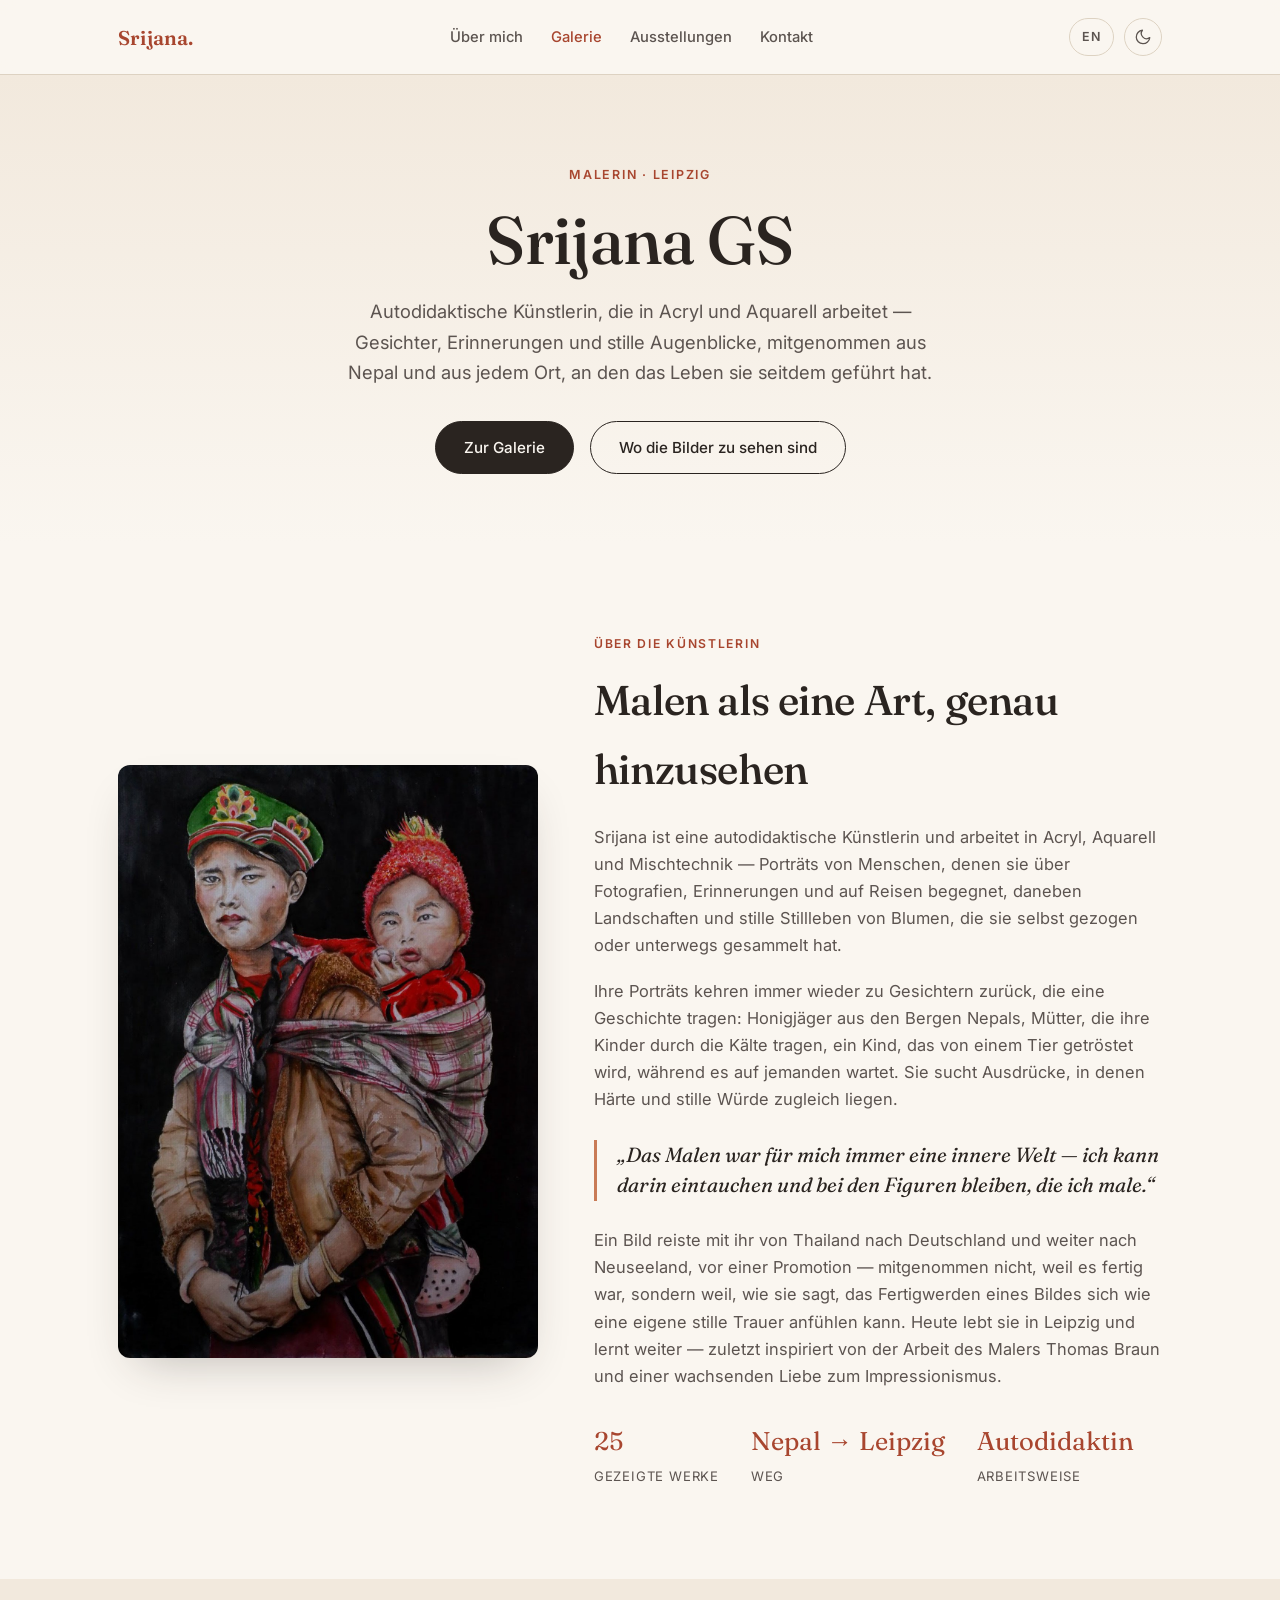
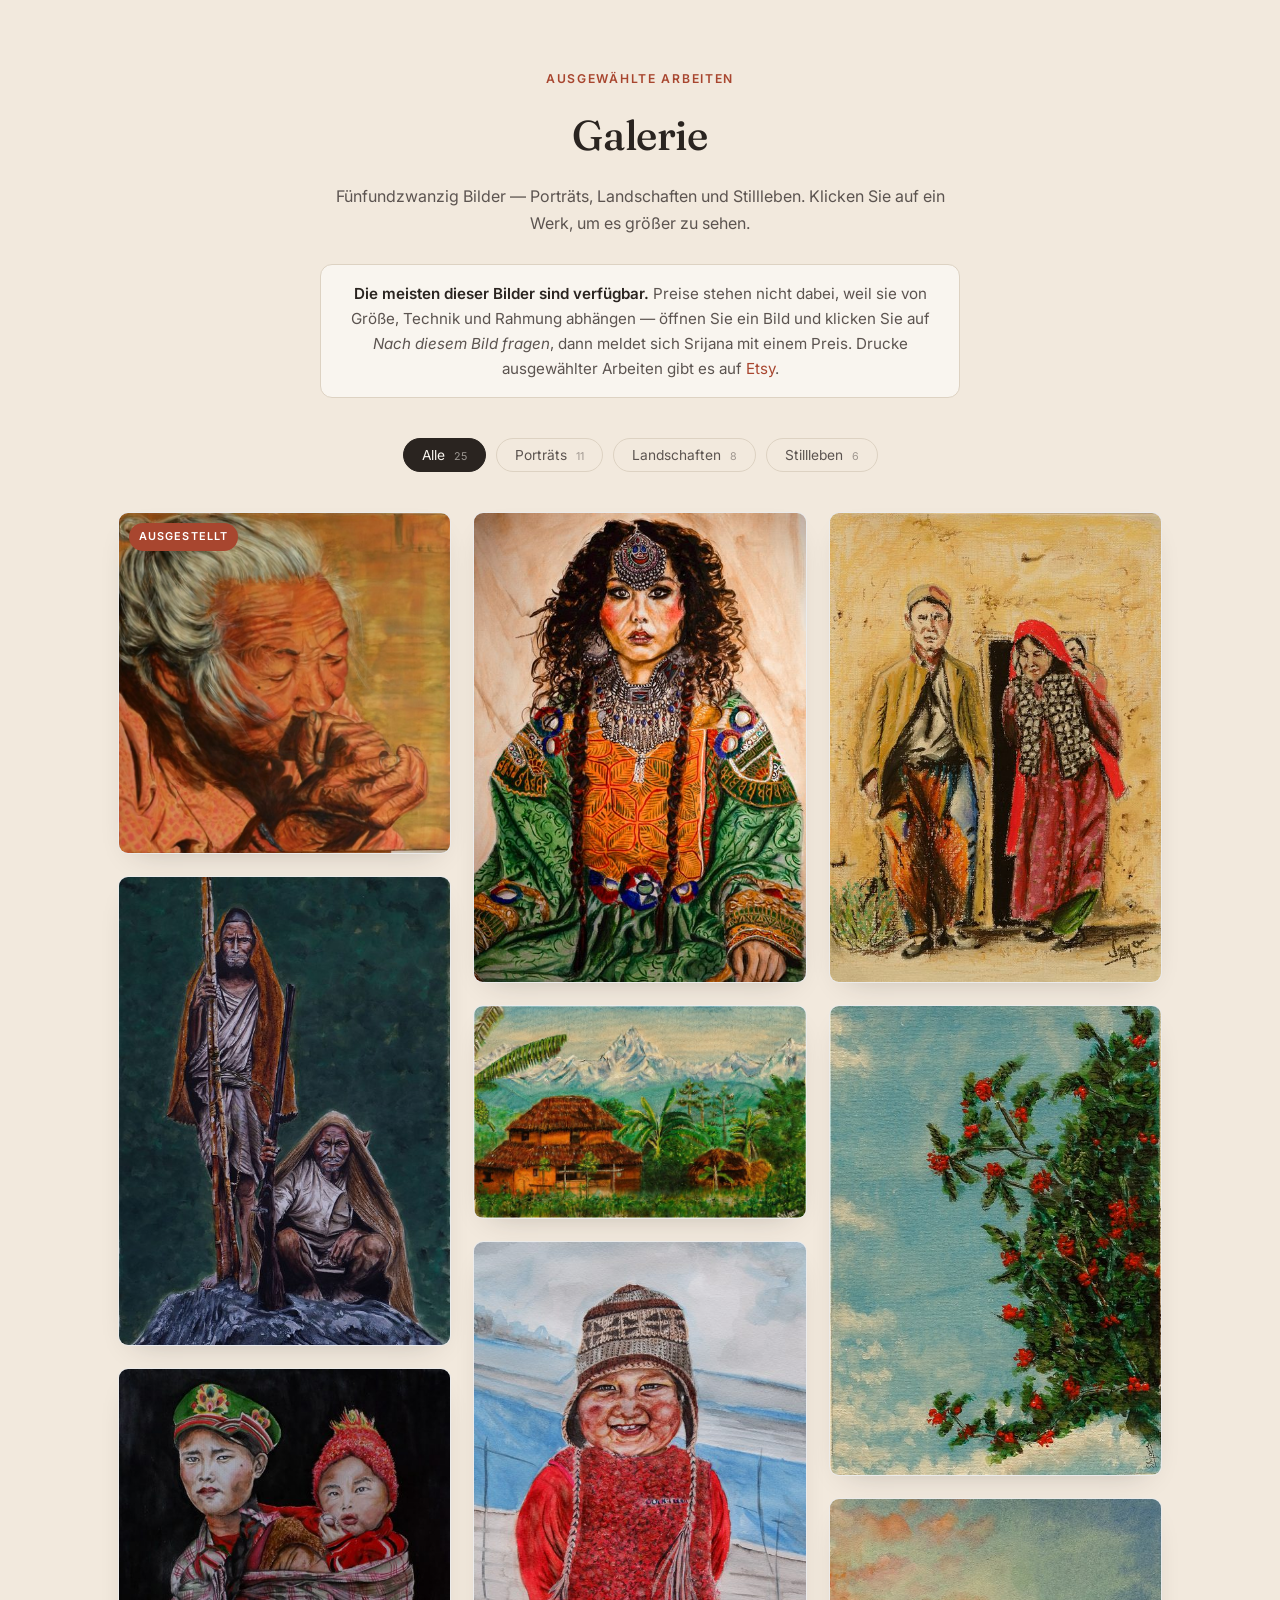
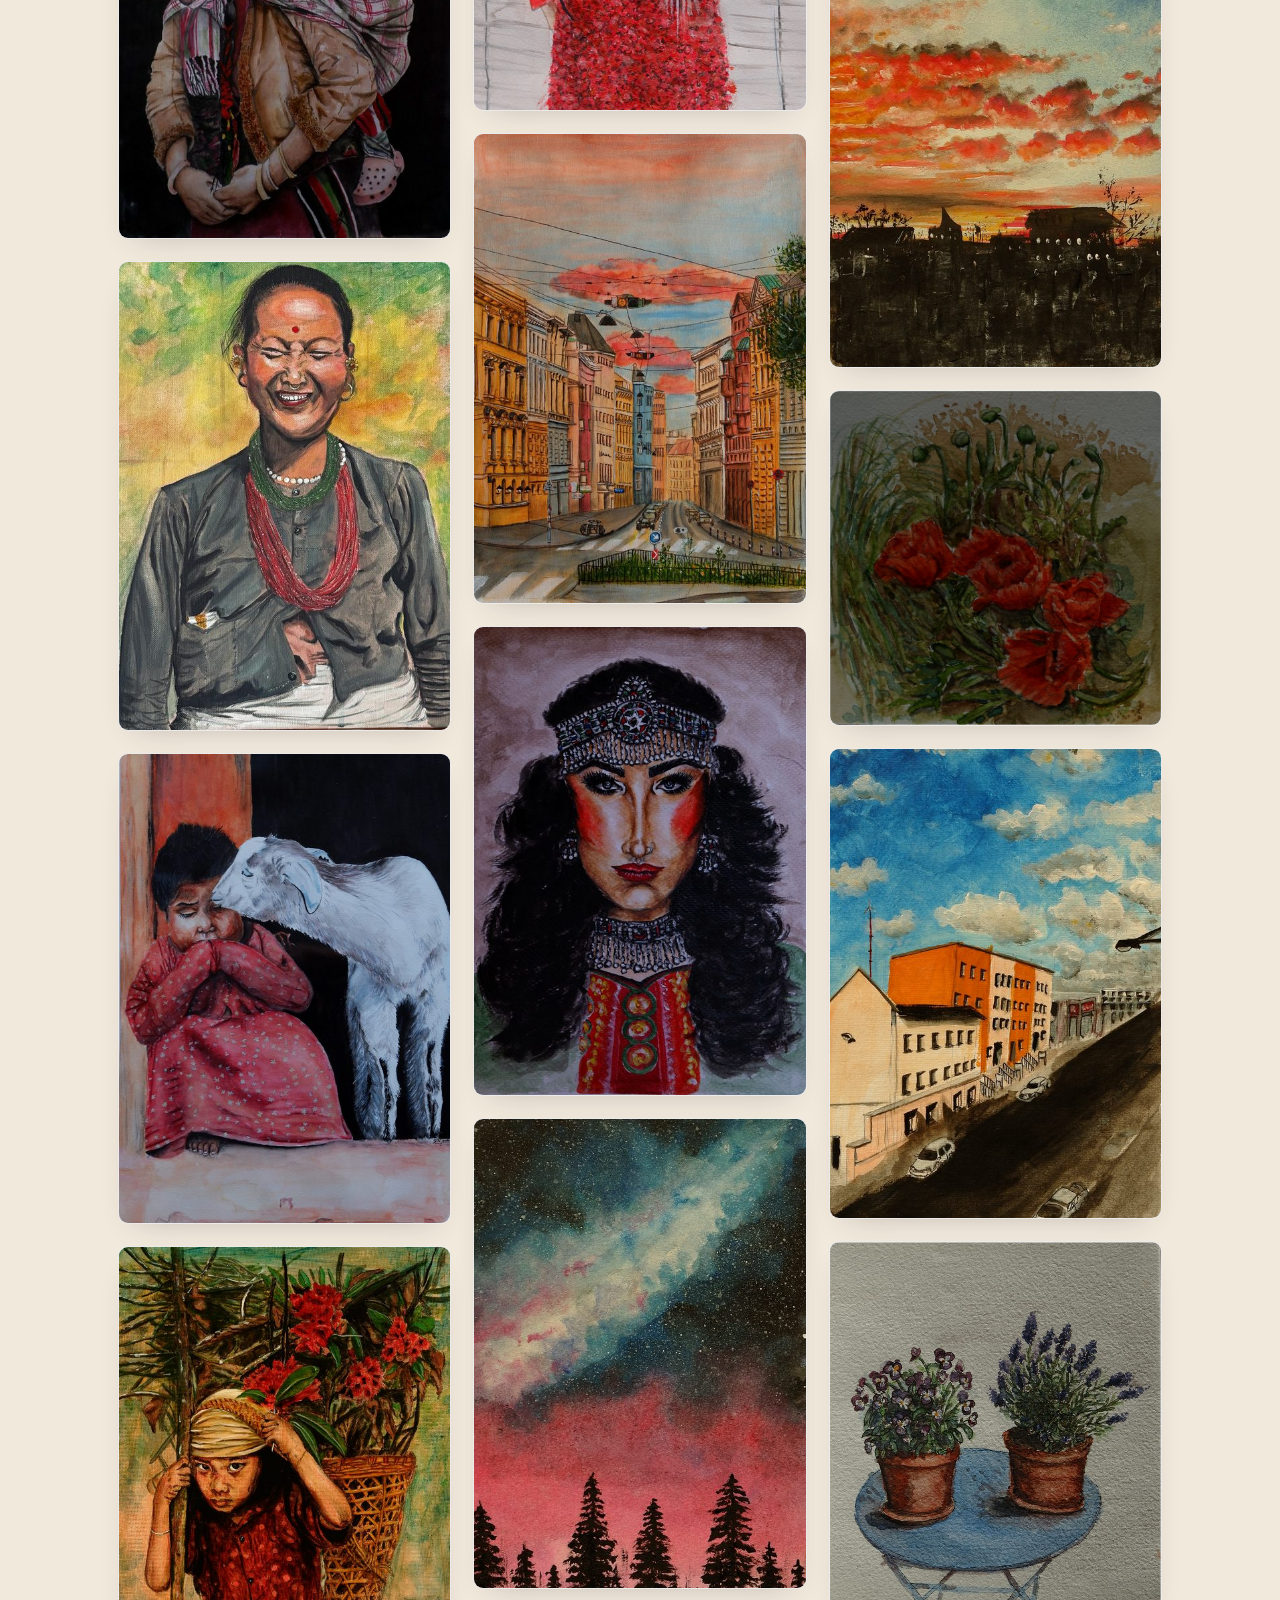
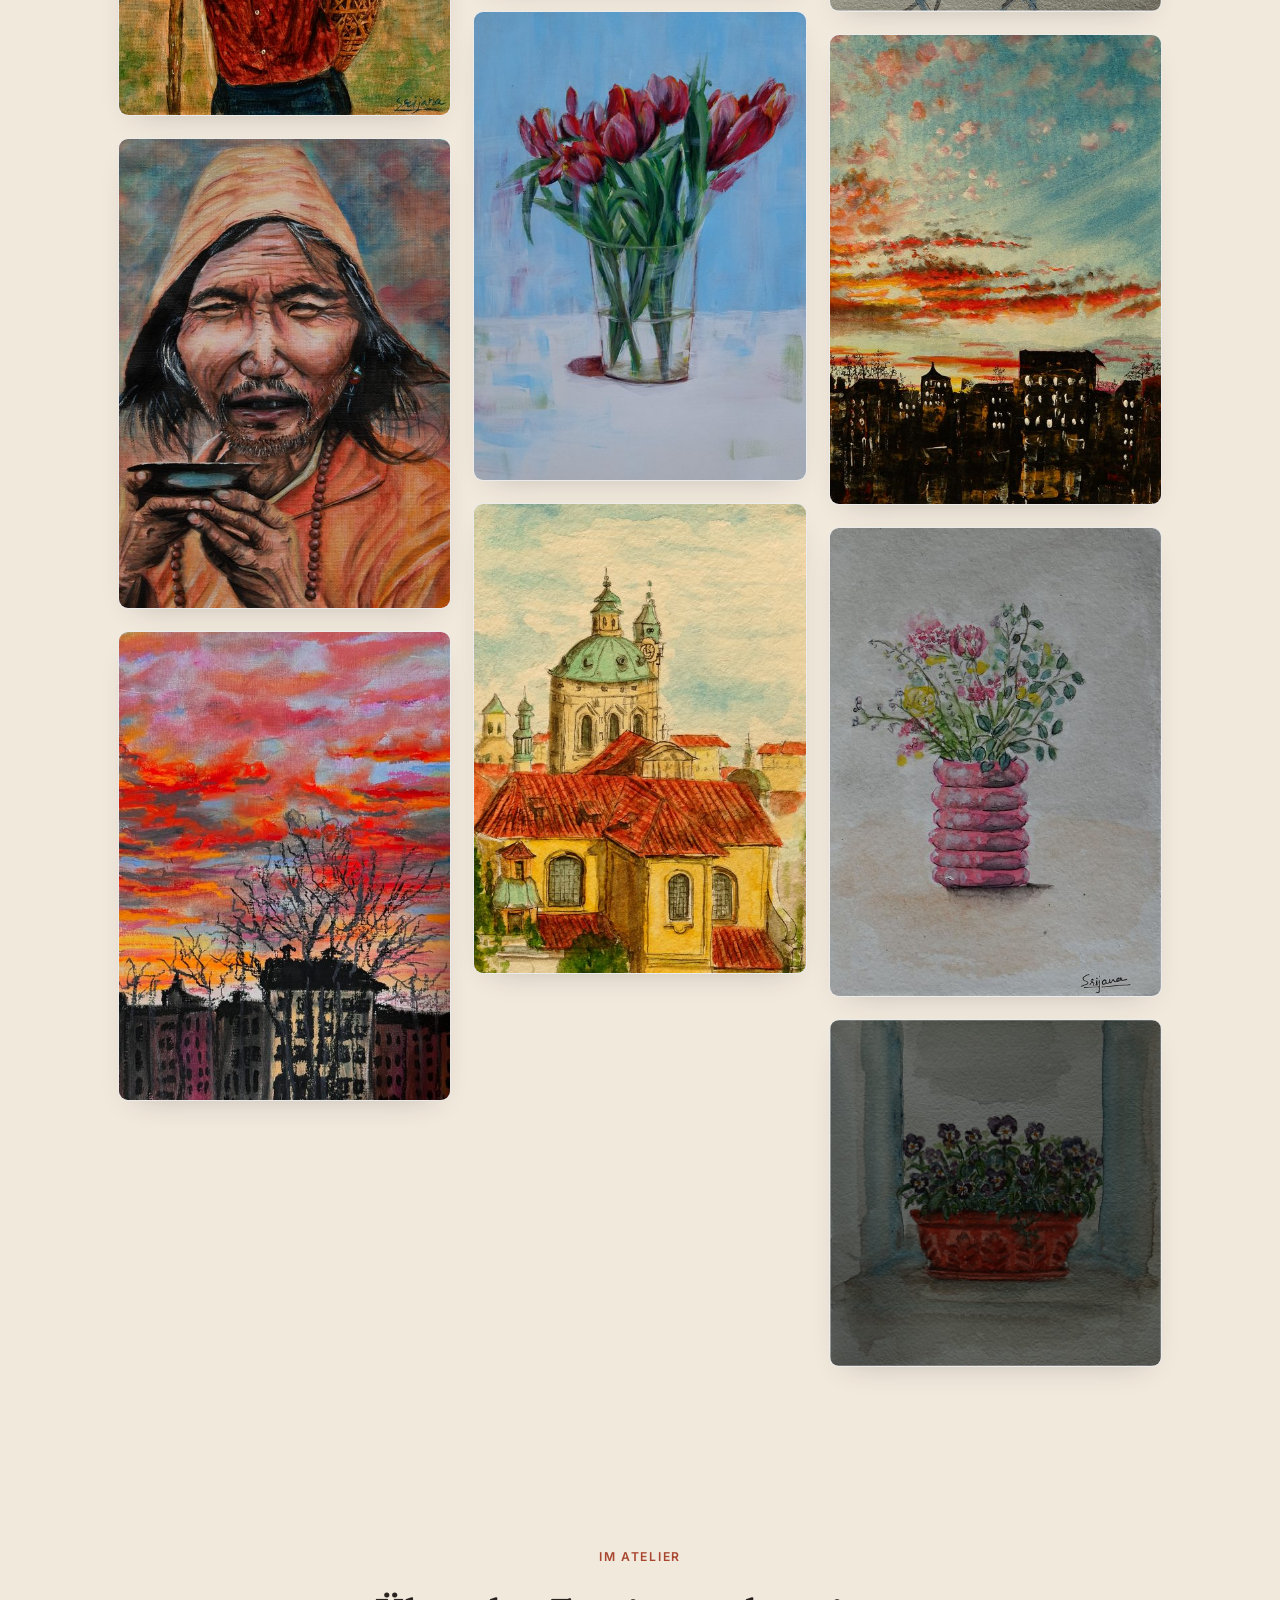
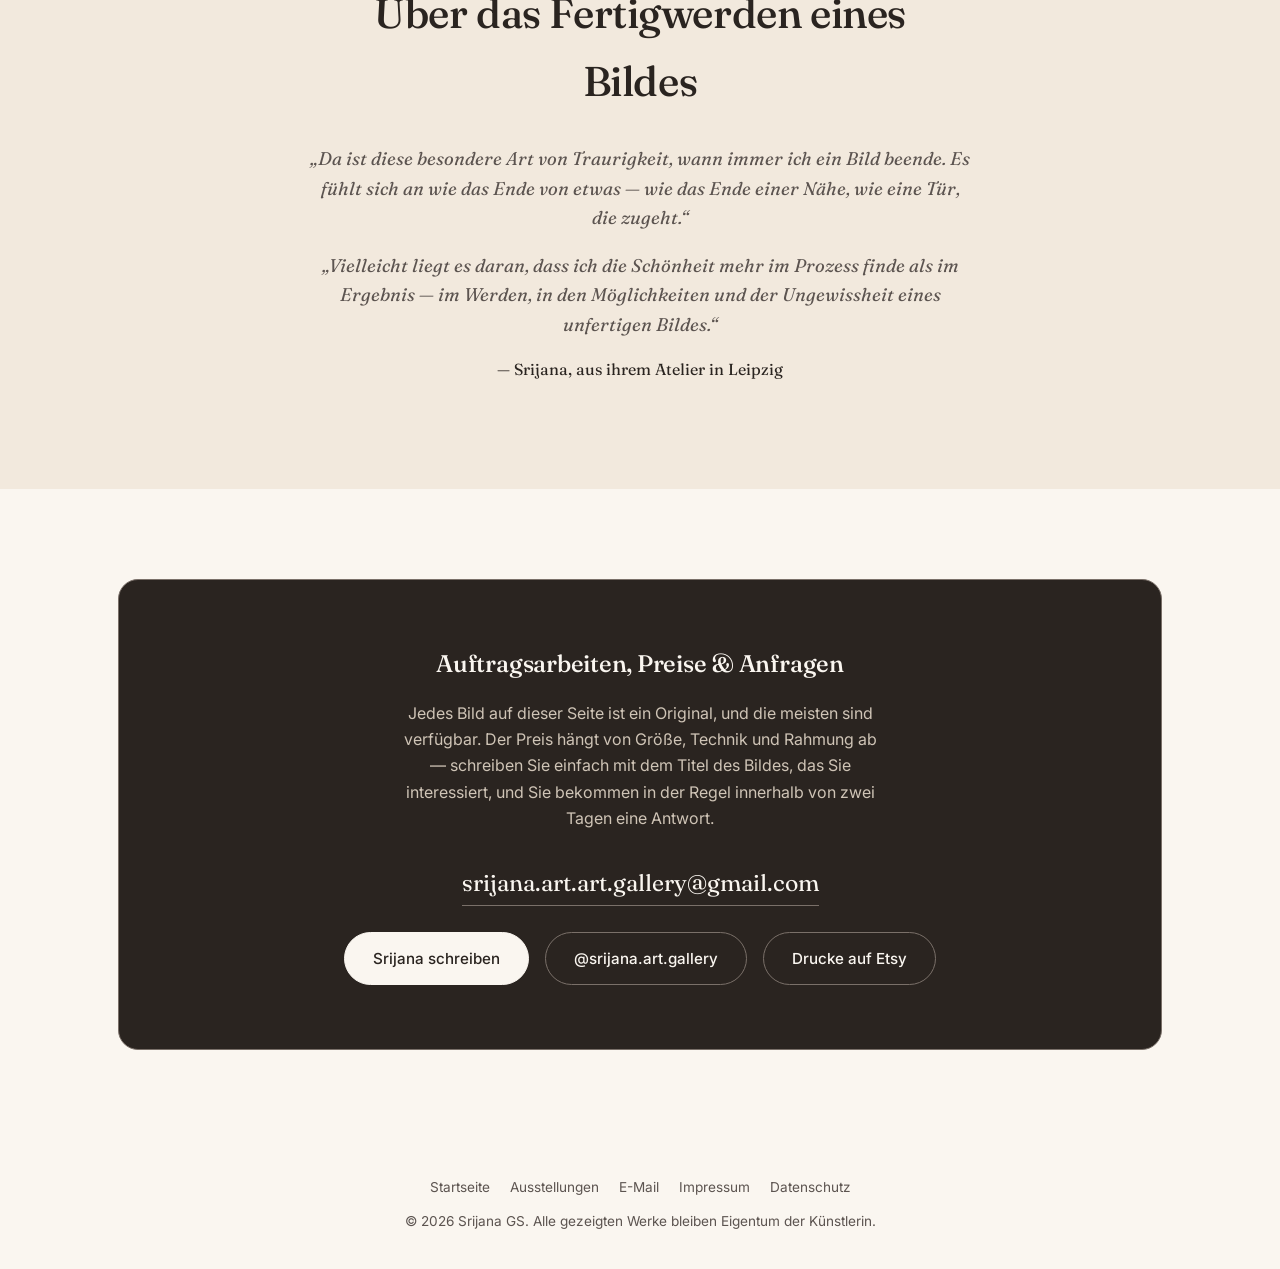
==== de/index.html @ 16967a73 "Add German pages, Kunstwinkel film, and corrected Impressum" ====
<!DOCTYPE html>
<html lang="de">
<head>
<meta charset="UTF-8">
<meta name="viewport" content="width=device-width, initial-scale=1.0">
<title>Srijana GS — Künstlerin in Leipzig</title>
<meta name="description" content="Originalgemälde von Srijana GS — Porträts, Landschaften und Stillleben in Acryl und Aquarell, entstanden zwischen Nepal und Leipzig. Werke verfügbar, Preise auf Anfrage.">
<link rel="alternate" hreflang="en" href="https://srijana-art.github.io/index.html">
<link rel="alternate" hreflang="de" href="https://srijana-art.github.io/de/index.html">
<link rel="alternate" hreflang="x-default" href="https://srijana-art.github.io/index.html">
<meta property="og:title" content="Srijana GS — Künstlerin in Leipzig">
<meta property="og:description" content="Originalgemälde von Srijana GS — Porträts, Landschaften und Stillleben in Acryl und Aquarell, entstanden zwischen Nepal und Leipzig. Werke verfügbar, Preise auf Anfrage.">
<meta property="og:type" content="website">
<meta property="og:locale" content="de_DE">
<meta property="og:image" content="https://srijana-art.github.io/images/thumbs/art25.jpg">
<link rel="preconnect" href="https://fonts.googleapis.com">
<link rel="preconnect" href="https://fonts.gstatic.com" crossorigin>
<link href="https://fonts.googleapis.com/css2?family=Fraunces:opsz,wght@9..144,300;9..144,400;9..144,500;9..144,600&family=Inter:wght@300;400;500;600&display=swap" rel="stylesheet">
<link rel="stylesheet" href="../css/site.css">
<meta name="theme-color" content="#faf6f0" media="(prefers-color-scheme: light)">
<meta name="theme-color" content="#15120e" media="(prefers-color-scheme: dark)">
<script>
/* Applied before first paint so the page never flashes the wrong theme.
   An explicit choice wins; otherwise follow the operating system. */
(function () {
  try {
    var saved = localStorage.getItem('theme');
    var theme = (saved === 'light' || saved === 'dark') ? saved
      : (window.matchMedia && window.matchMedia('(prefers-color-scheme: dark)').matches ? 'dark' : 'light');
    document.documentElement.setAttribute('data-theme', theme);
  } catch (e) {
    document.documentElement.setAttribute('data-theme', 'light');
  }
})();
</script>
</head>
<body>
<a class="skip-link" href="#main">Zum Inhalt springen</a>
<header class="site-nav">
  <div class="nav-inner">
    <a class="brand" href="index.html">Srijana<span>.</span></a>
    <nav class="links">
      <a href="index.html#about">Über mich</a>
      <a href="index.html#gallery" class="current">Galerie</a>
      <a href="ausstellungen.html">Ausstellungen</a>
      <a href="index.html#contact">Kontakt</a>
    </nav>
    <div class="nav-tools">
      <a class="lang-switch" href="../index.html" hreflang="en" lang="en"
         title="This page in English" aria-label="This page in English">EN</a>
      <button class="theme-toggle" id="theme-toggle" type="button"
              aria-label="Zwischen hellem und dunklem Modus wechseln" title="Zwischen hellem und dunklem Modus wechseln">
        <svg class="icon-moon" viewBox="0 0 24 24" fill="none" stroke="currentColor" stroke-width="1.7"
             stroke-linecap="round" stroke-linejoin="round" aria-hidden="true">
          <path d="M21 12.79A9 9 0 1 1 11.21 3 7 7 0 0 0 21 12.79z"></path>
        </svg>
        <svg class="icon-sun" viewBox="0 0 24 24" fill="none" stroke="currentColor" stroke-width="1.7"
             stroke-linecap="round" stroke-linejoin="round" aria-hidden="true">
          <circle cx="12" cy="12" r="4.2"></circle>
          <path d="M12 1.6v2.4M12 20v2.4M4.2 4.2l1.7 1.7M18.1 18.1l1.7 1.7M1.6 12h2.4M20 12h2.4M4.2 19.8l1.7-1.7M18.1 5.9l1.7-1.7"></path>
        </svg>
      </button>
    </div>
  </div>
</header>
<main id="main">

<section class="hero">
  <div class="wrap">
    <div class="kicker">Malerin · Leipzig</div>
    <h1>Srijana GS</h1>
    <p class="lede">Autodidaktische Künstlerin, die in Acryl und Aquarell arbeitet — Gesichter, Erinnerungen und stille Augenblicke, mitgenommen aus Nepal und aus jedem Ort, an den das Leben sie seitdem geführt hat.</p>
    <div class="cta-row">
      <a href="#gallery" class="btn btn-solid">Zur Galerie</a>
      <a href="ausstellungen.html" class="btn btn-outline">Wo die Bilder zu sehen sind</a>
    </div>
  </div>
</section>

<section id="about">
  <div class="wrap about-grid">
    <div class="about-portrait">
      <img src="../images/web/art1.jpg" width="1275" height="1800" alt="Aquarellporträt einer Mutter, die ihr Kind in einem karierten Tuch auf dem Rücken trägt">
    </div>
    <div class="about-text">
      <div class="section-head" style="text-align:left; margin: 0 0 20px;">
        <div class="kicker">Über die Künstlerin</div>
        <h2 style="margin-bottom: 0;">Malen als eine Art, genau hinzusehen</h2>
      </div>
      <p>Srijana ist eine autodidaktische Künstlerin und arbeitet in Acryl, Aquarell und Mischtechnik — Porträts von Menschen, denen sie über Fotografien, Erinnerungen und auf Reisen begegnet, daneben Landschaften und stille Stillleben von Blumen, die sie selbst gezogen oder unterwegs gesammelt hat.</p>
      <p>Ihre Porträts kehren immer wieder zu Gesichtern zurück, die eine Geschichte tragen: Honigjäger aus den Bergen Nepals, Mütter, die ihre Kinder durch die Kälte tragen, ein Kind, das von einem Tier getröstet wird, während es auf jemanden wartet. Sie sucht Ausdrücke, in denen Härte und stille Würde zugleich liegen.</p>
      <div class="quote">„Das Malen war für mich immer eine innere Welt — ich kann darin eintauchen und bei den Figuren bleiben, die ich male.“</div>
      <p>Ein Bild reiste mit ihr von Thailand nach Deutschland und weiter nach Neuseeland, vor einer Promotion — mitgenommen nicht, weil es fertig war, sondern weil, wie sie sagt, das Fertigwerden eines Bildes sich wie eine eigene stille Trauer anfühlen kann. Heute lebt sie in Leipzig und lernt weiter — zuletzt inspiriert von der Arbeit des Malers Thomas Braun und einer wachsenden Liebe zum Impressionismus.</p>
      <div class="about-facts">
        <div class="fact"><span class="num">25</span><span class="label">Gezeigte Werke</span></div>
        <div class="fact"><span class="num">Nepal → Leipzig</span><span class="label">Weg</span></div>
        <div class="fact"><span class="num">Autodidaktin</span><span class="label">Arbeitsweise</span></div>
      </div>
    </div>
  </div>
</section>

<section id="gallery" style="background: var(--paper-warm);">
  <div class="wrap">
    <div class="section-head">
      <div class="kicker">Ausgewählte Arbeiten</div>
      <h2>Galerie</h2>
      <p>Fünfundzwanzig Bilder — Porträts, Landschaften und Stillleben. Klicken Sie auf ein Werk, um es größer zu sehen.</p>
    </div>

    <div class="avail-note"><strong>Die meisten dieser Bilder sind verfügbar.</strong> Preise stehen nicht dabei, weil sie von Größe, Technik und Rahmung abhängen — öffnen Sie ein Bild und klicken Sie auf <em>Nach diesem Bild fragen</em>, dann meldet sich Srijana mit einem Preis. Drucke ausgewählter Arbeiten gibt es auf <a href="https://www.etsy.com/shop/SrijanaArtGallery" target="_blank" rel="noopener">Etsy</a>.</div>

    <div class="gallery-filter">
      <button class="filter-btn active" data-filter="all">Alle <span class="count">25</span></button>
      <button class="filter-btn" data-filter="portrait">Porträts <span class="count">11</span></button>
      <button class="filter-btn" data-filter="landscape">Landschaften <span class="count">8</span></button>
      <button class="filter-btn" data-filter="still-life">Stillleben <span class="count">6</span></button>
    </div>

    <div class="gallery-grid">
      <figure class="art-card" data-cat="portrait" tabindex="0" role="button"
              aria-label="Die Morgenpfeife größer ansehen"
              data-full="../images/web/art25.jpg"
              data-title="Die Morgenpfeife"
              data-medium="Acryl auf Leinwand"
              data-desc="Eine alte Frau zieht an ihrer Pfeife, beide Hände darum gelegt; das ganze Bild bleibt in einem einzigen warmen Ocker- und Rosaton. Dieses Werk hängt jetzt in der Freiluftgalerie Am Kunstwinkel in Markkleeberg."
              data-exhibition="ausstellung-kunstwinkel.html">
        <span class="badge badge-exhibited">Ausgestellt</span>
        <img src="../images/thumbs/art25.jpg" width="1510" height="1545"
             loading="lazy" decoding="async" alt="Gemälde einer alten Frau mit grauem Haar, die eine in beiden Händen gehaltene Pfeife raucht">
        <figcaption class="art-caption"><strong>Die Morgenpfeife</strong>Acryl auf Leinwand</figcaption>
      </figure>

      <figure class="art-card" data-cat="portrait" tabindex="0" role="button"
              aria-label="Die Honigjäger Nepals größer ansehen"
              data-full="../images/web/art3.jpg"
              data-title="Die Honigjäger Nepals"
              data-medium="Acryl auf 180-g-Papier, A3"
              data-desc="Im Februar 2022 begonnen und erst anderthalb Jahre später vollendet, nach dem Titelfoto einer Dokumentation eines französischen Journalisten. „Mich hat die Intensität in ihren Augen gefesselt, der furchtlose Ausdruck in ihren Gesichtern und ihr unerschütterlicher Mut.“">
        <img src="../images/thumbs/art3.jpg" width="1275" height="1800"
             loading="lazy" decoding="async" alt="Gemälde zweier nepalesischer Honigjäger auf einem Felsen, einer stehend mit Stange, einer hockend">
        <figcaption class="art-caption"><strong>Die Honigjäger Nepals</strong>Acryl auf 180-g-Papier, A3</figcaption>
      </figure>

      <figure class="art-card" data-cat="portrait" tabindex="0" role="button"
              aria-label="Getragen größer ansehen"
              data-full="../images/web/art1.jpg"
              data-title="Getragen"
              data-medium="Aquarell"
              data-desc="Ein Bild, das der Künstlerin besonders am Herzen liegt — in Thailand begonnen, in Deutschland vollendet und danach nach Neuseeland mitgenommen, zum Beginn einer Promotion. „Ich habe dieses Bild überallhin mitgenommen, und jedes Mal, wenn ich es sehe, erinnert es mich daran, weiterzumalen.“">
        <img src="../images/thumbs/art1.jpg" width="1275" height="1800"
             loading="lazy" decoding="async" alt="Aquarellporträt einer Mutter, die ihr Kind in einem karierten Tuch auf dem Rücken trägt">
        <figcaption class="art-caption"><strong>Getragen</strong>Aquarell</figcaption>
      </figure>

      <figure class="art-card" data-cat="portrait" tabindex="0" role="button"
              aria-label="Lachen größer ansehen"
              data-full="../images/web/art16.jpg"
              data-title="Lachen"
              data-medium="Acryl auf Leinwand"
              data-desc="Eine Frau mitten im Lachen, die Augen geschlossen, Korallen und Perlen am Hals — ein Porträt, in dem es mehr um Freude geht als um Ähnlichkeit.">
        <img src="../images/thumbs/art16.jpg" width="1275" height="1800"
             loading="lazy" decoding="async" alt="Porträt einer lachenden Frau mit roten Korallen- und weißen Perlenketten">
        <figcaption class="art-caption"><strong>Lachen</strong>Acryl auf Leinwand</figcaption>
      </figure>

      <figure class="art-card" data-cat="portrait" tabindex="0" role="button"
              aria-label="Warten größer ansehen"
              data-full="../images/web/art6.jpg"
              data-title="Warten"
              data-medium="Aquarell und Mischtechnik"
              data-desc="Zum zweiten Mal ist die Künstlerin zu dieser Szene zurückgekehrt: eine Ziege tröstet ein Kind, das allein zu Hause auf die Mutter wartet. „Von diesem Bild bekomme ich einfach nicht genug.“">
        <img src="../images/thumbs/art6.jpg" width="1275" height="1800"
             loading="lazy" decoding="async" alt="Gemälde eines kleinen Kindes im roten Kleid, das von einer weißen Ziege im Türrahmen getröstet wird">
        <figcaption class="art-caption"><strong>Warten</strong>Aquarell und Mischtechnik</figcaption>
      </figure>

      <figure class="art-card" data-cat="portrait" tabindex="0" role="button"
              aria-label="Mit Rhododendren größer ansehen"
              data-full="../images/web/art9.jpg"
              data-title="Mit Rhododendren"
              data-medium="Acryl auf Leinwand"
              data-desc="Ein Mädchen stützt einen Doko-Korb voller Lali Gurans, mitten im Schritt auf dem Heimweg.">
        <img src="../images/thumbs/art9.jpg" width="1275" height="1800"
             loading="lazy" decoding="async" alt="Gemälde eines Mädchens, das einen Korbtragekorb voller roter Rhododendronzweige trägt">
        <figcaption class="art-caption"><strong>Mit Rhododendren</strong>Acryl auf Leinwand</figcaption>
      </figure>

      <figure class="art-card" data-cat="portrait" tabindex="0" role="button"
              aria-label="Buttertee größer ansehen"
              data-full="../images/web/art4.jpg"
              data-title="Buttertee"
              data-medium="Acryl"
              data-desc="Ein älterer Mann in Safrangelb hält inne über einer Schale in beiden Händen — Gebetskette, langes Haar und ein vom Höhenklima gezeichnetes Gesicht.">
        <img src="../images/thumbs/art4.jpg" width="1275" height="1800"
             loading="lazy" decoding="async" alt="Acrylporträt eines älteren Mannes in orangefarbenem Gewand, der aus einer Schale in beiden Händen trinkt">
        <figcaption class="art-caption"><strong>Buttertee</strong>Acryl</figcaption>
      </figure>

      <figure class="art-card" data-cat="landscape" tabindex="0" role="button"
              aria-label="Brennender Himmel größer ansehen"
              data-full="../images/web/art13.jpg"
              data-title="Brennender Himmel"
              data-medium="Acryl"
              data-desc="Ein kahler Winterbaum vor einem Sonnenuntergang, der die ganze obere Blatthälfte einnimmt.">
        <img src="../images/thumbs/art13.jpg" width="1275" height="1800"
             loading="lazy" decoding="async" alt="Acrylgemälde eines kahlen Baums als Silhouette vor einem feuerroten Sonnenuntergang über Häusern">
        <figcaption class="art-caption"><strong>Brennender Himmel</strong>Acryl</figcaption>
      </figure>

      <figure class="art-card" data-cat="portrait" tabindex="0" role="button"
              aria-label="Das grüne Kleid größer ansehen"
              data-full="../images/web/art17.jpg"
              data-title="Das grüne Kleid"
              data-medium="Acryl und Aquarell"
              data-desc="Stickerei, Spiegelarbeit und Silber, Faden für Faden ausgeführt, um einen ruhigen, direkten Blick herum.">
        <img src="../images/thumbs/art17.jpg" width="1275" height="1800"
             loading="lazy" decoding="async" alt="Porträt einer Frau in einem bestickten grün-orangen Kleid mit Silberschmuck und langen Zöpfen">
        <figcaption class="art-caption"><strong>Das grüne Kleid</strong>Acryl und Aquarell</figcaption>
      </figure>

      <figure class="art-card" data-cat="landscape" tabindex="0" role="button"
              aria-label="Zuhause unter den Bergen größer ansehen"
              data-full="../images/web/art22.jpg"
              data-title="Zuhause unter den Bergen"
              data-medium="Acryl"
              data-desc="Ein strohgedecktes Haus zwischen Bananenstauden, dahinter stehen die Schneegipfel über dem Tal.">
        <img src="../images/thumbs/art22.jpg" width="1725" height="1102"
             loading="lazy" decoding="async" alt="Acrylgemälde eines strohgedeckten nepalesischen Hauses zwischen grünen Palmen mit Schneebergen dahinter">
        <figcaption class="art-caption"><strong>Zuhause unter den Bergen</strong>Acryl</figcaption>
      </figure>

      <figure class="art-card" data-cat="portrait" tabindex="0" role="button"
              aria-label="Winterlächeln größer ansehen"
              data-full="../images/web/art2.jpg"
              data-title="Winterlächeln"
              data-medium="Aquarell"
              data-desc="Ein Kind, das unter einer Strickmütze hervorlacht, dick in Rot eingepackt, hinter sich Schnee und offener Himmel.">
        <img src="../images/thumbs/art2.jpg" width="1275" height="1800"
             loading="lazy" decoding="async" alt="Aquarellporträt eines lachenden Kindes mit Strickmütze und roter Kleidung in verschneiter Landschaft">
        <figcaption class="art-caption"><strong>Winterlächeln</strong>Aquarell</figcaption>
      </figure>

      <figure class="art-card" data-cat="landscape" tabindex="0" role="button"
              aria-label="Straße in der Dämmerung größer ansehen"
              data-full="../images/web/art7.jpg"
              data-title="Straße in der Dämmerung"
              data-medium="Aquarell"
              data-desc="Straßenbahnleitungen spannen sich über eine Straße, während der Abendhimmel über den Dächern korallenrot wird.">
        <img src="../images/thumbs/art7.jpg" width="1275" height="1800"
             loading="lazy" decoding="async" alt="Aquarell einer europäischen Straße mit Oberleitungen und korallenroten Wolken bei Sonnenuntergang">
        <figcaption class="art-caption"><strong>Straße in der Dämmerung</strong>Aquarell</figcaption>
      </figure>

      <figure class="art-card" data-cat="portrait" tabindex="0" role="button"
              aria-label="Geschmückt größer ansehen"
              data-full="../images/web/art8.jpg"
              data-title="Geschmückt"
              data-medium="Acryl"
              data-desc="Ein Porträt, das um Silber herum gebaut ist — Kopfschmuck, Halsreif und darunter ein ruhiger, unverwandter Blick.">
        <img src="../images/thumbs/art8.jpg" width="1275" height="1800"
             loading="lazy" decoding="async" alt="Porträt einer Frau mit reich verziertem Silberkopfschmuck und Halsreif, mit dunklem lockigem Haar">
        <figcaption class="art-caption"><strong>Geschmückt</strong>Acryl</figcaption>
      </figure>

      <figure class="art-card" data-cat="landscape" tabindex="0" role="button"
              aria-label="Milchstraße größer ansehen"
              data-full="../images/web/art14.jpg"
              data-title="Milchstraße"
              data-medium="Aquarell"
              data-desc="Schwarze Kiefern vor der Galaxie, am Horizont glüht der letzte Rest des Sonnenuntergangs.">
        <img src="../images/thumbs/art14.jpg" width="1275" height="1800"
             loading="lazy" decoding="async" alt="Aquarell der Milchstraße über Kiefernsilhouetten mit rosafarbenem Horizont">
        <figcaption class="art-caption"><strong>Milchstraße</strong>Aquarell</figcaption>
      </figure>

      <figure class="art-card" data-cat="still-life" tabindex="0" role="button"
              aria-label="Tulpen im Glas größer ansehen"
              data-full="../images/web/art5.jpg"
              data-title="Tulpen im Glas"
              data-medium="Acryl"
              data-desc="Rote Tulpen, die sich aus einem einfachen Trinkglas neigen, locker gemalt vor einem Frühlingsblau.">
        <img src="../images/thumbs/art5.jpg" width="1273" height="1800"
             loading="lazy" decoding="async" alt="Acryl-Stillleben mit roten Tulpen in einem Glas vor blauem Hintergrund">
        <figcaption class="art-caption"><strong>Tulpen im Glas</strong>Acryl</figcaption>
      </figure>

      <figure class="art-card" data-cat="landscape" tabindex="0" role="button"
              aria-label="Rote Dächer größer ansehen"
              data-full="../images/web/art18.jpg"
              data-title="Rote Dächer"
              data-medium="Aquarell"
              data-desc="Ziegeldächer, die zu einer grünen Kuppel hinaufsteigen — eine alte europäische Stadt von oben gesehen.">
        <img src="../images/thumbs/art18.jpg" width="1275" height="1800"
             loading="lazy" decoding="async" alt="Aquarell roter Ziegeldächer und einer grünen Kupferkuppel in einer alten europäischen Stadt">
        <figcaption class="art-caption"><strong>Rote Dächer</strong>Aquarell</figcaption>
      </figure>

      <figure class="art-card" data-cat="portrait" tabindex="0" role="button"
              aria-label="Im Türrahmen größer ansehen"
              data-full="../images/web/art15.jpg"
              data-title="Im Türrahmen"
              data-medium="Pastell"
              data-desc="Zwei Gestalten, die an einer Schwelle innehalten, in weichem Pastell auf sonnenwarmem Ockergelb.">
        <img src="../images/thumbs/art15.jpg" width="1275" height="1800"
             loading="lazy" decoding="async" alt="Pastellzeichnung eines Mannes und einer Frau mit rotem Kopftuch neben einem dunklen Türrahmen">
        <figcaption class="art-caption"><strong>Im Türrahmen</strong>Pastell</figcaption>
      </figure>

      <figure class="art-card" data-cat="still-life" tabindex="0" role="button"
              aria-label="Beeren vor dem Himmel größer ansehen"
              data-full="../images/web/art23.jpg"
              data-title="Beeren vor dem Himmel"
              data-medium="Acryl"
              data-desc="Der Blick geht senkrecht nach oben durch einen beerenschweren Zweig ins bewölkte Blau — von unten gemalt.">
        <img src="../images/thumbs/art23.jpg" width="1275" height="1800"
             loading="lazy" decoding="async" alt="Acrylgemälde mit roten Beeren und grünem Laub vor blau-weißem Himmel">
        <figcaption class="art-caption"><strong>Beeren vor dem Himmel</strong>Acryl</figcaption>
      </figure>

      <figure class="art-card" data-cat="landscape" tabindex="0" role="button"
              aria-label="Abendhimmel II größer ansehen"
              data-full="../images/web/art11.jpg"
              data-title="Abendhimmel II"
              data-medium="Aquarell"
              data-desc="Dieselbe Stunde, noch einmal gemalt — Wolkenbänke fangen Feuer über einer flachen, dunkler werdenden Skyline.">
        <img src="../images/thumbs/art11.jpg" width="1275" height="1800"
             loading="lazy" decoding="async" alt="Aquarell mit roten und orangefarbenen Abendwolken über einer dunklen Dächerlandschaft">
        <figcaption class="art-caption"><strong>Abendhimmel II</strong>Aquarell</figcaption>
      </figure>

      <figure class="art-card" data-cat="still-life" tabindex="0" role="button"
              aria-label="Mohnblumen, Studie größer ansehen"
              data-full="../images/web/art20.jpg"
              data-title="Mohnblumen, Studie"
              data-medium="Aquarell, Skizzenbuch"
              data-desc="Eine Skizzenbuchstudie von Mohnblumen, entstanden, während sich die Künstlerin mit dem Werk des Malers Thomas Braun und seiner Bewunderung für Monet beschäftigte. „Seine Art, über Malerei nachzudenken, war ehrlich, großzügig und hat meinen Blick verändert.“">
        <img src="../images/thumbs/art20.jpg" width="1178" height="1187"
             loading="lazy" decoding="async" alt="Aquarell-Skizzenbuchstudie mit rotem Mohn und Samenkapseln">
        <figcaption class="art-caption"><strong>Mohnblumen, Studie</strong>Aquarell, Skizzenbuch</figcaption>
      </figure>

      <figure class="art-card" data-cat="landscape" tabindex="0" role="button"
              aria-label="Das Eckhaus größer ansehen"
              data-full="../images/web/art12.jpg"
              data-title="Das Eckhaus"
              data-medium="Acryl"
              data-desc="Ein oranger Eckbau unter einem großen, bewegten Himmel — eine ruhige Straße, aus einem Fenster im Obergeschoss gemalt.">
        <img src="../images/thumbs/art12.jpg" width="1275" height="1800"
             loading="lazy" decoding="async" alt="Acrylgemälde eines orangefarbenen Eckhauses an einer Straße unter bewölktem blauem Himmel">
        <figcaption class="art-caption"><strong>Das Eckhaus</strong>Acryl</figcaption>
      </figure>

      <figure class="art-card" data-cat="still-life" tabindex="0" role="button"
              aria-label="Zwei Töpfe größer ansehen"
              data-full="../images/web/art19.jpg"
              data-title="Zwei Töpfe"
              data-medium="Aquarell"
              data-desc="Stiefmütterchen und Lavendel teilen sich einen blauen Bistrotisch, in einer einzigen ruhigen Sitzung gemalt.">
        <img src="../images/thumbs/art19.jpg" width="1114" height="1241"
             loading="lazy" decoding="async" alt="Aquarell mit zwei Terrakottatöpfen mit Stiefmütterchen und Lavendel auf einem blauen Gartentisch">
        <figcaption class="art-caption"><strong>Zwei Töpfe</strong>Aquarell</figcaption>
      </figure>

      <figure class="art-card" data-cat="landscape" tabindex="0" role="button"
              aria-label="Abendhimmel I größer ansehen"
              data-full="../images/web/art10.jpg"
              data-title="Abendhimmel I"
              data-medium="Aquarell"
              data-desc="Eine kleine Dämmerungsstudie — erleuchtete Fenster gehen nacheinander an unter einem Himmel, der an den Rändern noch brennt.">
        <img src="../images/thumbs/art10.jpg" width="1275" height="1800"
             loading="lazy" decoding="async" alt="Kleine Aquarellstudie einer Stadtsilhouette bei Sonnenuntergang mit erleuchteten Fenstern">
        <figcaption class="art-caption"><strong>Abendhimmel I</strong>Aquarell</figcaption>
      </figure>

      <figure class="art-card" data-cat="still-life" tabindex="0" role="button"
              aria-label="Wiesenblumen größer ansehen"
              data-full="../images/web/art24.jpg"
              data-title="Wiesenblumen"
              data-medium="Aquarell"
              data-desc="Eine Handvoll Gartenblumen, locker und ungekünstelt in eine gewundene Tonvase gestellt.">
        <img src="../images/thumbs/art24.jpg" width="1275" height="1800"
             loading="lazy" decoding="async" alt="Aquarell mit kleinen Wiesenblumen in einer gewundenen rosa Tonvase">
        <figcaption class="art-caption"><strong>Wiesenblumen</strong>Aquarell</figcaption>
      </figure>

      <figure class="art-card" data-cat="still-life" tabindex="0" role="button"
              aria-label="Blumenkasten größer ansehen"
              data-full="../images/web/art21.jpg"
              data-title="Blumenkasten"
              data-medium="Aquarell"
              data-desc="Dunkle Stiefmütterchen drängen sich in einem Terrakottakasten auf einer kühlen steinernen Fensterbank.">
        <img src="../images/thumbs/art21.jpg" width="1122" height="1170"
             loading="lazy" decoding="async" alt="Aquarell mit violetten Stiefmütterchen in einem Terrakotta-Blumenkasten auf einer Steinbank">
        <figcaption class="art-caption"><strong>Blumenkasten</strong>Aquarell</figcaption>
      </figure>
    </div>
  </div>
</section>

<section id="process" class="process">
  <div class="wrap process-grid">
    <div class="section-head" style="margin-bottom: 28px;">
      <div class="kicker">Im Atelier</div>
      <h2 style="margin-bottom: 0;">Über das Fertigwerden eines Bildes</h2>
    </div>
    <div class="process-text">
      <p>„Da ist diese besondere Art von Traurigkeit, wann immer ich ein Bild beende. Es fühlt sich an wie das Ende von etwas — wie das Ende einer Nähe, wie eine Tür, die zugeht.“</p>
      <p>„Vielleicht liegt es daran, dass ich die Schönheit mehr im Prozess finde als im Ergebnis — im Werden, in den Möglichkeiten und der Ungewissheit eines unfertigen Bildes.“</p>
      <p style="color: var(--ink); font-style: normal; font-size: 1rem;">— Srijana, aus ihrem Atelier in Leipzig</p>
    </div>
  </div>
</section>

<section id="contact">
  <div class="wrap">
    <div class="contact-box">
      <h2>Auftragsarbeiten, Preise &amp; Anfragen</h2>
      <p>Jedes Bild auf dieser Seite ist ein Original, und die meisten sind verfügbar. Der Preis hängt von Größe, Technik und Rahmung ab — schreiben Sie einfach mit dem Titel des Bildes, das Sie interessiert, und Sie bekommen in der Regel innerhalb von zwei Tagen eine Antwort.</p>
      <a class="contact-email" href="mailto:srijana.art.art.gallery@gmail.com">srijana.art.art.gallery@gmail.com</a>
      <div class="contact-links">
        <a href="mailto:srijana.art.art.gallery@gmail.com?subject=Bildanfrage" class="btn btn-solid">Srijana schreiben</a>
        <a href="https://www.instagram.com/srijana.art.gallery/" target="_blank" rel="noopener" class="btn btn-outline">@srijana.art.gallery</a>
        <a href="https://www.etsy.com/shop/SrijanaArtGallery" target="_blank" rel="noopener" class="btn btn-outline">Drucke auf Etsy</a>
      </div>
    </div>
  </div>
</section>
</main>
<footer>
  <div class="wrap">
    <div class="footer-links">
      <a href="index.html">Startseite</a>
      <a href="ausstellungen.html">Ausstellungen</a>
      <a href="mailto:srijana.art.art.gallery@gmail.com">E-Mail</a>
      <a href="impressum.html">Impressum</a>
      <a href="datenschutz.html">Datenschutz</a>
    </div>
    &copy; <span id="year">2026</span> Srijana GS. Alle gezeigten Werke bleiben Eigentum der Künstlerin.
  </div>
</footer>
<script>
(function () {
  var y = document.getElementById('year');
  if (y) y.textContent = new Date().getFullYear();

  var btn = document.getElementById('theme-toggle');
  if (!btn) return;
  var root = document.documentElement;
  function sync() {
    btn.setAttribute('aria-pressed', root.getAttribute('data-theme') === 'dark' ? 'true' : 'false');
  }
  sync();
  btn.addEventListener('click', function () {
    var next = root.getAttribute('data-theme') === 'dark' ? 'light' : 'dark';
    root.setAttribute('data-theme', next);
    try { localStorage.setItem('theme', next); } catch (e) {}
    sync();
  });
  // Follow the OS only while the visitor has not made a choice of their own.
  if (window.matchMedia) {
    var mq = window.matchMedia('(prefers-color-scheme: dark)');
    var onChange = function (e) {
      try { if (localStorage.getItem('theme')) return; } catch (err) {}
      root.setAttribute('data-theme', e.matches ? 'dark' : 'light');
      sync();
    };
    if (mq.addEventListener) mq.addEventListener('change', onChange);
    else if (mq.addListener) mq.addListener(onChange);
  }
})();
</script>

<div class="lightbox" id="lightbox" role="dialog" aria-modal="true" aria-label="Bildansicht">
  <button class="lb-btn lightbox-close" id="lb-close" aria-label="Schließen">&times;</button>
  <button class="lb-btn lightbox-prev" id="lb-prev" aria-label="Vorheriges Werk">&#8249;</button>
  <button class="lb-btn lightbox-next" id="lb-next" aria-label="Nächstes Werk">&#8250;</button>
  <div class="lightbox-content">
    <img id="lightbox-img" src="" alt="">
    <div class="lightbox-info">
      <strong id="lightbox-title"></strong>
      <span class="medium" id="lightbox-medium"></span>
      <p id="lightbox-desc"></p>
      <div class="lightbox-actions">
        <a class="btn btn-solid" id="lb-enquire" href="#">Nach diesem Bild fragen</a>
        <a class="btn btn-outline hidden" id="lb-exhibition" href="#">In der Ausstellung sehen</a>
      </div>
    </div>
  </div>
  <div class="lightbox-counter" id="lightbox-counter"></div>
</div>

<script>
(function () {
  var EMAIL = 'srijana.art.art.gallery@gmail.com';
  var MAIL  = {"subject": "Anfrage: „{t}“", "body": "Hallo Srijana,\n\nich habe „{t}“ ({m}) auf Ihrer Website gesehen und hätte gern mehr Informationen.\n\nKönnten Sie mir sagen:\n  • den Preis\n  • die Maße, und ob das Bild gerahmt ist\n  • ob ein Versand möglich ist und was er ungefähr kosten würde\n\nVielen Dank,\n"};   // language-specific enquiry template
  var cards    = Array.prototype.slice.call(document.querySelectorAll('.art-card'));
  var lightbox = document.getElementById('lightbox');
  if (!lightbox || !cards.length) return;
  var lbImg    = document.getElementById('lightbox-img');
  var enquire  = document.getElementById('lb-enquire');
  var exhLink  = document.getElementById('lb-exhibition');
  var current  = -1;
  var lastFocus = null;

  // iOS Safari does not honour overflow:hidden on <body>, so the page is
  // pinned with position:fixed and the scroll position restored on close.
  var scrollY = 0;
  function lockScroll() {
    scrollY = window.pageYOffset || document.documentElement.scrollTop || 0;
    document.body.style.top = (-scrollY) + 'px';
    document.body.classList.add('no-scroll');
  }
  function unlockScroll() {
    document.body.classList.remove('no-scroll');
    document.body.style.top = '';
    window.scrollTo(0, scrollY);
  }

  function visibleCards() {
    return cards.filter(function (c) { return !c.classList.contains('hidden'); });
  }

  // Prefilled enquiry email, so the visitor never faces a blank message.
  function mailtoFor(card) {
    var title = card.dataset.title, medium = card.dataset.medium;
    return 'mailto:' + EMAIL +
      '?subject=' + encodeURIComponent(MAIL.subject.split('{t}').join(title)) +
      '&body='    + encodeURIComponent(MAIL.body.split('{t}').join(title).split('{m}').join(medium));
  }

  function show(card) {
    var list = visibleCards();
    var i = list.indexOf(card);
    if (i === -1) return;
    current = i;
    lbImg.src = card.dataset.full;
    lbImg.alt = card.querySelector('img').alt;
    document.getElementById('lightbox-title').textContent  = card.dataset.title;
    document.getElementById('lightbox-medium').textContent = card.dataset.medium;
    document.getElementById('lightbox-desc').textContent   = card.dataset.desc;
    document.getElementById('lightbox-counter').textContent = (i + 1) + ' / ' + list.length;
    enquire.href = mailtoFor(card);
    if (card.dataset.exhibition) {
      exhLink.href = card.dataset.exhibition;
      exhLink.classList.remove('hidden');
    } else {
      exhLink.classList.add('hidden');
    }
  }

  function open(card) {
    lastFocus = document.activeElement;
    show(card);
    lightbox.classList.add('open');
    lockScroll();
    document.getElementById('lb-close').focus();
  }
  function close() {
    lightbox.classList.remove('open');
    unlockScroll();
    lbImg.src = '';
    if (lastFocus && lastFocus.focus) lastFocus.focus();
  }
  function step(delta) {
    var list = visibleCards();
    if (!list.length) return;
    show(list[(current + delta + list.length) % list.length]);
  }

  cards.forEach(function (card) {
    card.addEventListener('click', function () { open(card); });
    card.addEventListener('keydown', function (e) {
      if (e.key === 'Enter' || e.key === ' ') { e.preventDefault(); open(card); }
    });
  });

  document.getElementById('lb-close').addEventListener('click', close);
  document.getElementById('lb-prev').addEventListener('click', function (e) { e.stopPropagation(); step(-1); });
  document.getElementById('lb-next').addEventListener('click', function (e) { e.stopPropagation(); step(1); });

  lightbox.addEventListener('click', function (e) {
    if (e.target === this || e.target.classList.contains('lightbox-content')) close();
  });
  document.addEventListener('keydown', function (e) {
    if (!lightbox.classList.contains('open')) return;
    if (e.key === 'Escape') close();
    else if (e.key === 'ArrowLeft') step(-1);
    else if (e.key === 'ArrowRight') step(1);
  });

  var touchX = null;
  lightbox.addEventListener('touchstart', function (e) { touchX = e.changedTouches[0].clientX; }, { passive: true });
  lightbox.addEventListener('touchmove', function (e) { if (e.cancelable) e.preventDefault(); }, { passive: false });
  lightbox.addEventListener('touchend', function (e) {
    if (touchX === null) return;
    var dx = e.changedTouches[0].clientX - touchX;
    if (Math.abs(dx) > 55) step(dx < 0 ? 1 : -1);
    touchX = null;
  }, { passive: true });

  document.querySelectorAll('.filter-btn').forEach(function (btn) {
    btn.addEventListener('click', function () {
      document.querySelectorAll('.filter-btn').forEach(function (b) { b.classList.remove('active'); });
      btn.classList.add('active');
      var filter = btn.dataset.filter;
      cards.forEach(function (card) {
        card.classList.toggle('hidden', !(filter === 'all' || card.dataset.cat === filter));
      });
    });
  });
})();
</script>

</body>
</html>
---- css/site.css ----
/* ---------- Theme tokens ----------
     Light is the default. Dark is applied by data-theme="dark" on <html>,
     set before first paint by the inline script in each page's <head>, so the
     page never flashes the wrong theme. Every colour is defined here first,
     so nothing depends on a media query alone. */
  :root {
    color-scheme: light;
    --ink: #2a2420;
    --ink-soft: #5c5450;
    --paper: #faf6f0;
    --paper-warm: #f2e9dd;
    --accent: #a8462f;
    --accent-soft: #c97b56;
    --line: #ddd2c2;

    --card: #ffffff;
    --card-border: rgba(42, 36, 32, 0.09);
    --nav-bg: rgba(250, 246, 240, 0.88);
    --badge-bg: rgba(250, 246, 240, 0.94);
    --note-bg: rgba(255, 255, 255, 0.55);
    --shadow: rgba(42, 36, 32, 0.3);
    --shadow-strong: rgba(42, 36, 32, 0.5);

    /* the reverse-contrast panel used by the contact box */
    --panel-bg: #2a2420;
    --panel-fg: #faf6f0;
    --panel-muted: #cfc4b6;
    --panel-border: #7a7069;

    --pill-live-bg: #e4f0e6;   --pill-live-fg: #2f6b3d;
    --pill-up-bg:   #f6e6d8;   --pill-up-fg:   #9a5520;
    --pill-past-bg: #eae3d8;   --pill-past-fg: #6b6259;

    --max-w: 1100px;
  }

  :root[data-theme="dark"] {
    color-scheme: dark;
    --ink: #ece4d8;
    --ink-soft: #a99e8e;
    --paper: #15120e;
    --paper-warm: #1e1912;
    --accent: #e0906a;
    --accent-soft: #c97b56;
    --line: #392f26;

    --card: #221d16;
    --card-border: rgba(236, 228, 216, 0.10);
    --nav-bg: rgba(21, 18, 14, 0.9);
    --badge-bg: rgba(21, 18, 14, 0.9);
    --note-bg: rgba(236, 228, 216, 0.045);
    --shadow: rgba(0, 0, 0, 0.6);
    --shadow-strong: rgba(0, 0, 0, 0.75);

    --panel-bg: #241e17;
    --panel-fg: #f2ece2;
    --panel-muted: #b3a898;
    --panel-border: #5c5347;

    --pill-live-bg: #1e2f21;   --pill-live-fg: #8fc79a;
    --pill-up-bg:   #33251a;   --pill-up-fg:   #dca070;
    --pill-past-bg: #262019;   --pill-past-fg: #9b9083;
  }

  * { box-sizing: border-box; }

  html {
    scroll-behavior: smooth;
    /* Safari on iPhone inflates text on rotation to landscape without this */
    -webkit-text-size-adjust: 100%;
    text-size-adjust: 100%;
    background: var(--paper);
  }

  body {
    margin: 0;
    background: var(--paper);
    color: var(--ink);
    font-family: 'Inter', system-ui, sans-serif;
    font-weight: 400;
    line-height: 1.65;
    -webkit-font-smoothing: antialiased;
    -webkit-tap-highlight-color: rgba(168, 70, 47, 0.18);
    transition: background-color 0.25s ease, color 0.25s ease;
  }
  /* iOS Safari ignores overflow:hidden on <body>, so the scroll lock also pins
     the body with position:fixed; the JS restores the scroll position on close. */
  body.no-scroll {
    overflow: hidden;
    position: fixed;
    width: 100%;
  }

  h1, h2, h3, .display {
    font-family: 'Fraunces', Georgia, serif;
    font-weight: 500;
    letter-spacing: -0.01em;
    color: var(--ink);
  }

  a { color: var(--accent); text-decoration: none; }
  a:hover { text-decoration: underline; }

  .wrap {
    max-width: var(--max-w);
    margin: 0 auto;
    padding: 0 28px;
  }

  /* ---------- Nav ---------- */
  header.site-nav {
    position: sticky;
    top: 0;
    z-index: 50;
    background: var(--nav-bg);
    -webkit-backdrop-filter: blur(8px);
    backdrop-filter: blur(8px);
    border-bottom: 1px solid var(--line);
  }
  .nav-inner {
    max-width: var(--max-w);
    margin: 0 auto;
    padding: 18px 28px;
    display: flex;
    align-items: center;
    justify-content: space-between;
    gap: 20px;
  }
  .brand {
    font-family: 'Fraunces', serif;
    font-size: 1.25rem;
    font-weight: 600;
    letter-spacing: 0.01em;
  }
  .brand span { color: var(--accent); }
  nav.links { display: flex; gap: 28px; }
  nav.links a {
    color: var(--ink-soft);
    font-size: 0.92rem;
    font-weight: 500;
  }
  nav.links a:hover { color: var(--accent); text-decoration: none; }

  /* ---------- Hero ---------- */
  .hero {
    padding: 90px 0 70px;
    text-align: center;
    background: linear-gradient(180deg, var(--paper-warm) 0%, var(--paper) 100%);
  }
  .hero .kicker {
    text-transform: uppercase;
    letter-spacing: 0.14em;
    font-size: 0.78rem;
    color: var(--accent);
    font-weight: 600;
    margin-bottom: 18px;
  }
  .hero h1 {
    font-size: clamp(2.4rem, 6vw, 4.2rem);
    margin: 0 0 20px;
    line-height: 1.08;
  }
  .hero p.lede {
    max-width: 620px;
    margin: 0 auto;
    color: var(--ink-soft);
    font-size: 1.15rem;
  }
  .hero .cta-row {
    margin-top: 34px;
    display: flex;
    gap: 16px;
    justify-content: center;
    flex-wrap: wrap;
  }
  .btn {
    display: inline-block;
    padding: 13px 28px;
    border-radius: 999px;
    font-weight: 500;
    font-size: 0.95rem;
    border: 1px solid var(--ink);
    transition: all 0.2s ease;
  }
  .btn-solid {
    background: var(--ink);
    color: var(--paper);
  }
  .btn-solid:hover { background: var(--accent); border-color: var(--accent); text-decoration: none; color: #fff; }
  .btn-outline {
    background: transparent;
    color: var(--ink);
  }
  .btn-outline:hover { border-color: var(--accent); color: var(--accent); text-decoration: none; }

  /* ---------- Section shared ---------- */
  section { padding: 90px 0; }
  .section-head {
    text-align: center;
    max-width: 640px;
    margin: 0 auto 56px;
  }
  .section-head .kicker {
    text-transform: uppercase;
    letter-spacing: 0.14em;
    font-size: 0.76rem;
    color: var(--accent);
    font-weight: 600;
    margin-bottom: 12px;
  }
  .section-head h2 { font-size: clamp(1.8rem, 4vw, 2.6rem); margin: 0 0 14px; }
  .section-head p { color: var(--ink-soft); margin: 0; }

  /* ---------- About ---------- */
  .about-grid {
    display: grid;
    grid-template-columns: 0.85fr 1.15fr;
    gap: 56px;
    align-items: center;
  }
  .about-portrait {
    border-radius: 12px;
    overflow: hidden;
    box-shadow: 0 20px 45px -20px var(--shadow);
  }
  .about-portrait img { width: 100%; height: auto; display: block; }
  .about-text p { color: var(--ink-soft); font-size: 1.03rem; margin: 0 0 18px; }
  .about-text p:last-child { margin-bottom: 0; }
  .about-text .quote {
    font-family: 'Fraunces', serif;
    font-style: italic;
    font-size: 1.28rem;
    color: var(--ink);
    line-height: 1.5;
    border-left: 3px solid var(--accent-soft);
    padding-left: 20px;
    margin: 26px 0;
  }
  .about-facts {
    display: flex;
    gap: 32px;
    margin-top: 30px;
    flex-wrap: wrap;
  }
  .fact .num {
    font-family: 'Fraunces', serif;
    font-size: 1.6rem;
    color: var(--accent);
    display: block;
  }
  .fact .label {
    font-size: 0.82rem;
    color: var(--ink-soft);
    text-transform: uppercase;
    letter-spacing: 0.06em;
  }

  /* ---------- Gallery ---------- */
  .gallery-filter {
    display: flex;
    justify-content: center;
    gap: 10px;
    margin-bottom: 40px;
    flex-wrap: wrap;
  }
  .filter-btn {
    border: 1px solid var(--line);
    background: transparent;
    color: var(--ink-soft);
    padding: 8px 18px;
    border-radius: 999px;
    font-size: 0.86rem;
    font-family: 'Inter', sans-serif;
    cursor: pointer;
    transition: all 0.15s ease;
  }
  .filter-btn:hover { border-color: var(--accent-soft); color: var(--accent); }
  .filter-btn.active { background: var(--ink); color: var(--paper); border-color: var(--ink); }
  .filter-btn .count { opacity: 0.55; font-size: 0.78em; margin-left: 5px; }

  /* Masonry columns keep every painting at its true proportions */
  .gallery-grid {
    column-count: 3;
    column-gap: 22px;
  }
  .art-card {
    break-inside: avoid;
    page-break-inside: avoid;
    position: relative;
    margin: 0 0 22px;
    border-radius: 10px;
    overflow: hidden;
    background: var(--card);
    border: 1px solid var(--card-border);
    box-shadow: 0 12px 30px -18px var(--shadow);
    cursor: zoom-in;
    display: block;
  }
  .art-card:focus-visible { outline: 2px solid var(--accent); outline-offset: 3px; }
  .art-card img {
    width: 100%;
    height: auto;
    display: block;
    transition: transform 0.45s ease;
    background: var(--paper-warm);
  }
  @media (hover: hover) {
    .art-card:hover img { transform: scale(1.035); }
  }
  .art-caption {
    position: absolute;
    inset: auto 0 0 0;
    background: linear-gradient(180deg, transparent, rgba(20,15,12,0.88) 70%);
    color: #f7f1e8;
    padding: 40px 16px 14px;
    font-size: 0.84rem;
    opacity: 0;
    transition: opacity 0.25s ease;
    pointer-events: none;
  }
  .art-card:focus .art-caption,
  .art-card:focus-visible .art-caption { opacity: 1; }
  @media (hover: hover) {
    .art-card:hover .art-caption { opacity: 1; }
  }
  .art-caption strong { display: block; font-family: 'Fraunces', serif; font-size: 1.02rem; margin-bottom: 2px; font-weight: 500; }

  @media (hover: none) {
    .art-caption { opacity: 1; }
  }

  .art-card.hidden { display: none; }

  /* ---------- Lightbox ---------- */
  .lightbox {
    display: none;
    position: fixed;
    inset: 0;
    background: rgba(12, 9, 7, 0.975);
    -webkit-backdrop-filter: blur(6px);
    backdrop-filter: blur(6px);
    z-index: 100;
    align-items: center;
    justify-content: center;
    padding: 60px 72px 76px;
  }
  .lightbox.open { display: flex; }
  .lightbox-content {
    max-width: 900px;
    width: 100%;
    text-align: center;
  }
  .lightbox-content img {
    max-width: 100%;
    max-height: 66vh;   /* fallback for browsers without dvh */
    max-height: 66dvh;  /* iOS: excludes the collapsing browser chrome */
    width: auto;
    border-radius: 6px;
    box-shadow: 0 30px 70px rgba(0,0,0,0.55);
  }
  .lightbox-info { color: #f2ece2; margin-top: 20px; }
  .lightbox-info strong { font-family: 'Fraunces', serif; font-size: 1.3rem; display: block; margin-bottom: 4px; font-weight: 500; }
  .lightbox-info .medium {
    display: block;
    font-size: 0.8rem;
    text-transform: uppercase;
    letter-spacing: 0.12em;
    color: var(--accent-soft);
    margin-bottom: 12px;
  }
  .lightbox-info p { color: #cfc4b6; font-size: 0.95rem; max-width: 580px; margin: 0 auto; }
  .lb-btn {
    position: absolute;
    background: none;
    border: none;
    color: #f2ece2;
    cursor: pointer;
    line-height: 1;
    padding: 10px 14px;
    border-radius: 999px;
    transition: background 0.15s ease;
  }
  .lb-btn:hover { background: rgba(255,255,255,0.12); }
  .lightbox-close { top: 20px; right: 24px; font-size: 1.9rem; }
  .lightbox-prev, .lightbox-next { top: 50%; transform: translateY(-50%); font-size: 2.2rem; }
  .lightbox-prev { left: 14px; }
  .lightbox-next { right: 14px; }
  .lightbox-counter {
    position: absolute;
    bottom: 20px;
    left: 0; right: 0;
    text-align: center;
    color: #8d827a;
    font-size: 0.8rem;
    letter-spacing: 0.1em;
  }

  /* ---------- Process strip ---------- */
  .process { background: var(--paper-warm); }
  .process-grid {
    max-width: 720px;
    margin: 0 auto;
    text-align: center;
  }
  .process-text p {
    color: var(--ink-soft);
    font-size: 1.15rem;
    font-family: 'Fraunces', serif;
    font-style: italic;
    line-height: 1.6;
  }

  /* ---------- Contact ---------- */
  .contact-box {
    background: var(--panel-bg);
    color: var(--panel-fg);
    border: 1px solid var(--panel-border);
    border-radius: 20px;
    padding: 64px 48px;
    text-align: center;
  }
  .contact-box h2 { color: var(--panel-fg); margin: 0 0 16px; }
  .contact-box p { color: var(--panel-muted); max-width: 480px; margin: 0 auto 32px; }
  .contact-links {
    display: flex;
    justify-content: center;
    gap: 16px;
    flex-wrap: wrap;
  }
  .contact-links a.btn-solid {
    background: var(--panel-fg);
    color: var(--panel-bg);
    border-color: var(--panel-fg);
  }
  .contact-links a.btn-solid:hover { background: var(--accent-soft); border-color: var(--accent-soft); color: #fff; }
  .contact-links a.btn-outline {
    border-color: var(--panel-border);
    color: var(--panel-fg);
  }
  .contact-links a.btn-outline:hover { border-color: var(--panel-fg); color: var(--panel-fg); }

  footer {
    padding: 36px 0;
    text-align: center;
    color: var(--ink-soft);
    font-size: 0.85rem;
  }
  footer a { color: var(--ink-soft); }

  /* ---------- Responsive ---------- */
  @media (max-width: 860px) {
    .nav-inner { flex-wrap: wrap; row-gap: 12px; padding: 14px 20px; }
    nav.links {
      order: 3;
      width: 100%;
      justify-content: center;
      gap: 20px;
    }
    nav.links a { font-size: 0.86rem; }
    .about-grid { grid-template-columns: 1fr; gap: 36px; }
    .gallery-grid { column-count: 2; }
    .lightbox { padding: 52px 20px 72px; }
    .lightbox-prev { left: 2px; }
    .lightbox-next { right: 2px; }
  }
  @media (max-width: 540px) {
    .hero { padding: 64px 0 48px; }
    section { padding: 60px 0; }
    .gallery-grid { column-count: 2; column-gap: 12px; }
    .art-card { margin-bottom: 12px; }
    .art-caption { padding: 28px 10px 9px; font-size: 0.72rem; }
    .art-caption strong { font-size: 0.85rem; }
    .contact-box { padding: 44px 24px; }
    .lightbox-content img { max-height: 58vh; max-height: 58dvh; }
  }
  @media (prefers-reduced-motion: reduce) {
    html { scroll-behavior: auto; }
    .art-card img, .art-caption { transition: none; }
    .art-card:hover img { transform: none; }
  }

  /* ================================================================
     Additions: sales / enquiry, exhibitions, event pages, legal pages
     ================================================================ */

  .skip-link {
    position: absolute; left: -9999px; top: 0;
    background: var(--ink); color: var(--paper);
    padding: 10px 16px; z-index: 200; border-radius: 0 0 6px 0;
  }
  .skip-link:focus { left: 0; }

  nav.links a.current { color: var(--accent); }

  /* ---------- Availability / enquiry ---------- */
  .avail-note {
    max-width: 640px;
    margin: -28px auto 40px;
    text-align: center;
    color: var(--ink-soft);
    font-size: 0.95rem;
    padding: 16px 22px;
    border: 1px solid var(--line);
    border-radius: 12px;
    background: var(--note-bg);
  }
  .avail-note strong { color: var(--ink); font-weight: 600; }

  .art-card .badge {
    position: absolute;
    top: 10px; left: 10px;
    background: var(--badge-bg);
    color: var(--ink);
    font-size: 0.68rem;
    text-transform: uppercase;
    letter-spacing: 0.1em;
    font-weight: 600;
    padding: 5px 10px;
    border-radius: 999px;
    z-index: 2;
    pointer-events: none;
  }
  .art-card .badge.badge-exhibited { background: var(--accent); color: #fff; }

  .lightbox-actions {
    margin-top: 22px;
    display: flex;
    gap: 12px;
    justify-content: center;
    flex-wrap: wrap;
  }
  .lightbox-actions .btn {
    padding: 11px 22px;
    font-size: 0.88rem;
  }
  .lightbox-actions .btn-solid { background: var(--paper); color: var(--ink); border-color: var(--paper); }
  .lightbox-actions .btn-solid:hover { background: var(--accent-soft); border-color: var(--accent-soft); color: #fff; }
  .lightbox-actions .btn-outline { border-color: #7a7069; color: #f2ece2; }
  .lightbox-actions .btn-outline:hover { border-color: var(--paper); color: var(--paper); }
  .lightbox-actions .btn.hidden { display: none; }

  .contact-email {
    font-family: 'Fraunces', serif;
    font-size: clamp(1.05rem, 3vw, 1.45rem);
    display: inline-block;
    margin: 0 0 26px;
    color: var(--panel-fg);
    border-bottom: 1px solid var(--panel-border);
    padding-bottom: 3px;
    word-break: break-word;
  }
  .contact-email:hover { color: var(--accent-soft); border-color: var(--accent-soft); text-decoration: none; }

  /* ---------- Exhibition cards ---------- */
  .exh-list {
    display: grid;
    grid-template-columns: repeat(auto-fit, minmax(320px, 1fr));
    gap: 28px;
  }
  .exh-card {
    background: var(--card);
    border: 1px solid var(--line);
    border-radius: 14px;
    overflow: hidden;
    display: flex;
    flex-direction: column;
    transition: transform 0.2s ease, box-shadow 0.2s ease;
  }
  @media (hover: hover) {
    .exh-card:hover { transform: translateY(-3px); box-shadow: 0 22px 40px -26px var(--shadow-strong); }
  }
  .exh-card img { width: 100%; height: 220px; object-fit: cover; display: block; background: var(--paper-warm); }
  .exh-card .body { padding: 22px 24px 26px; flex: 1; display: flex; flex-direction: column; }
  .exh-card h3 { margin: 0 0 6px; font-size: 1.25rem; }
  .exh-card .when {
    font-size: 0.76rem;
    text-transform: uppercase;
    letter-spacing: 0.12em;
    color: var(--accent);
    font-weight: 600;
    margin-bottom: 12px;
  }
  .exh-card p { color: var(--ink-soft); font-size: 0.95rem; margin: 0 0 18px; flex: 1; }
  .exh-card .go { font-weight: 500; font-size: 0.92rem; }

  .status-pill {
    display: inline-block;
    font-size: 0.7rem;
    text-transform: uppercase;
    letter-spacing: 0.12em;
    font-weight: 600;
    padding: 4px 12px;
    border-radius: 999px;
    margin-bottom: 14px;
  }
  .status-live     { background: var(--pill-live-bg); color: var(--pill-live-fg); }
  .status-upcoming { background: var(--pill-up-bg);   color: var(--pill-up-fg); }
  .status-past     { background: var(--pill-past-bg); color: var(--pill-past-fg); }

  /* ---------- Event page ---------- */
  .event-hero {
    padding: 70px 0 50px;
    background: linear-gradient(180deg, var(--paper-warm) 0%, var(--paper) 100%);
  }
  .event-hero h1 { font-size: clamp(2rem, 5vw, 3.2rem); margin: 6px 0 14px; line-height: 1.12; }
  .event-hero .lede { color: var(--ink-soft); font-size: 1.1rem; max-width: 640px; }

  .facts-table {
    width: 100%;
    border-collapse: collapse;
    margin: 8px 0 0;
    font-size: 0.96rem;
  }
  .facts-table th, .facts-table td {
    text-align: left;
    padding: 12px 0;
    border-bottom: 1px solid var(--line);
    vertical-align: top;
  }
  .facts-table th {
    width: 34%;
    font-family: 'Inter', sans-serif;
    font-weight: 500;
    color: var(--ink-soft);
    font-size: 0.8rem;
    text-transform: uppercase;
    letter-spacing: 0.09em;
    padding-right: 18px;
  }
  .facts-table tr:last-child th, .facts-table tr:last-child td { border-bottom: none; }

  .event-grid {
    display: grid;
    grid-template-columns: 1.05fr 0.95fr;
    gap: 52px;
    align-items: start;
  }

  .featured-work {
    background: var(--card);
    border: 1px solid var(--line);
    border-radius: 16px;
    overflow: hidden;
  }
  .featured-work > img { width: 100%; height: auto; display: block; }
  .featured-work .body { padding: 26px 28px 30px; }
  .featured-work h3 { margin: 0 0 4px; font-size: 1.35rem; }
  .featured-work .medium {
    font-size: 0.76rem; text-transform: uppercase; letter-spacing: 0.12em;
    color: var(--accent); font-weight: 600; margin-bottom: 14px; display: block;
  }
  .featured-work p { color: var(--ink-soft); font-size: 0.98rem; margin: 0 0 18px; }

  .callout {
    border-left: 3px solid var(--accent-soft);
    background: var(--paper-warm);
    padding: 20px 24px;
    border-radius: 0 10px 10px 0;
    margin: 26px 0;
  }
  .callout p { margin: 0 0 10px; color: var(--ink-soft); font-size: 0.96rem; }
  .callout p:last-child { margin-bottom: 0; }
  .callout strong { color: var(--ink); }

  .photo-strip {
    column-count: 3;
    column-gap: 18px;
    margin-top: 12px;
  }
  .photo-strip figure {
    break-inside: avoid;
    margin: 0 0 18px;
    border-radius: 10px;
    overflow: hidden;
    border: 1px solid var(--card-border);
    background: var(--card);
    cursor: zoom-in;
  }
  .photo-strip img { width: 100%; height: auto; display: block; }

  .breadcrumb {
    font-size: 0.82rem;
    color: var(--ink-soft);
    letter-spacing: 0.04em;
    margin-bottom: 4px;
  }
  .breadcrumb a { color: var(--ink-soft); }
  .breadcrumb a:hover { color: var(--accent); }

  /* ---------- Legal / prose pages ---------- */
  .prose { max-width: 760px; margin: 0 auto; }
  .prose h1 { font-size: clamp(1.9rem, 4vw, 2.6rem); margin: 0 0 8px; }
  .prose h2 { font-size: 1.25rem; margin: 40px 0 10px; }
  .prose h3 { font-size: 1.02rem; margin: 26px 0 6px; }
  .prose p, .prose li { color: var(--ink-soft); font-size: 0.98rem; }
  .prose ul { padding-left: 20px; }
  .prose address { font-style: normal; color: var(--ink-soft); line-height: 1.9; }
  .prose .updated { font-size: 0.82rem; color: var(--ink-soft); opacity: 0.8; }
  .prose hr { border: none; border-top: 1px solid var(--line); margin: 44px 0; }

  footer .footer-links {
    display: flex; justify-content: center; gap: 20px; flex-wrap: wrap;
    margin-bottom: 12px;
  }
  footer .footer-links a { font-size: 0.85rem; }

  @media (max-width: 860px) {
    .event-grid { grid-template-columns: 1fr; gap: 36px; }
    .photo-strip { column-count: 2; }
  }
  @media (max-width: 540px) {
    .photo-strip { column-count: 2; column-gap: 12px; }
    .photo-strip figure { margin-bottom: 12px; }
    .exh-card img { height: 180px; }
    .avail-note { margin: -16px auto 30px; font-size: 0.9rem; }
  }

  /* ================================================================
     Theme toggle, video, and remaining iOS niceties
     ================================================================ */

  .nav-tools { display: flex; align-items: center; gap: 10px; flex: none; }

  .lang-switch {
    border: 1px solid var(--line);
    color: var(--ink-soft);
    height: 38px;
    min-width: 42px;
    padding: 0 12px;
    border-radius: 999px;
    display: inline-flex;
    align-items: center;
    justify-content: center;
    font-size: 0.78rem;
    font-weight: 600;
    letter-spacing: 0.08em;
    text-decoration: none;
    transition: border-color 0.15s ease, color 0.15s ease;
    -webkit-tap-highlight-color: transparent;
  }
  .lang-switch:hover { border-color: var(--accent-soft); color: var(--accent); text-decoration: none; }
  .lang-switch:focus-visible { outline: 2px solid var(--accent); outline-offset: 2px; }

  .theme-toggle {
    -webkit-appearance: none;
    appearance: none;
    background: transparent;
    border: 1px solid var(--line);
    color: var(--ink-soft);
    width: 38px;
    height: 38px;
    border-radius: 999px;
    display: inline-flex;
    align-items: center;
    justify-content: center;
    cursor: pointer;
    padding: 0;
    flex: none;
    transition: border-color 0.15s ease, color 0.15s ease;
    -webkit-tap-highlight-color: transparent;
  }
  .theme-toggle:hover { border-color: var(--accent-soft); color: var(--accent); }
  .theme-toggle:focus-visible { outline: 2px solid var(--accent); outline-offset: 2px; }
  .theme-toggle svg { width: 18px; height: 18px; display: block; }
  /* Show the sun in dark mode (click = go light) and the moon in light mode. */
  .theme-toggle .icon-sun  { display: none; }
  :root[data-theme="dark"] .theme-toggle .icon-sun  { display: block; }
  :root[data-theme="dark"] .theme-toggle .icon-moon { display: none; }

  /* ---------- Video ---------- */
  .film {
    background: var(--paper-warm);
  }
  /* The clip is portrait (9:16), so the frame is capped narrow — an 820px-wide
     column would make it 1450px tall on a desktop. */
  .film-frame {
    max-width: 440px;
    margin: 0 auto;
    border-radius: 14px;
    overflow: hidden;
    background: #000;
    border: 1px solid var(--card-border);
    box-shadow: 0 26px 54px -30px var(--shadow-strong);
    line-height: 0;
  }
  .film-frame video {
    width: 100%;
    height: auto;
    display: block;
    background: #000;
  }
  .film-caption {
    max-width: 560px;
    margin: 18px auto 0;
    text-align: center;
    color: var(--ink-soft);
    font-size: 0.92rem;
  }

  /* Images shouldn't be draggable off the page on desktop, and long-press
     save is still available on iOS. */
  .art-card img, .photo-strip img { -webkit-user-drag: none; user-select: none; }

  @media (max-width: 540px) {
    .nav-tools { display: flex; align-items: center; gap: 10px; flex: none; }

  .lang-switch {
    border: 1px solid var(--line);
    color: var(--ink-soft);
    height: 38px;
    min-width: 42px;
    padding: 0 12px;
    border-radius: 999px;
    display: inline-flex;
    align-items: center;
    justify-content: center;
    font-size: 0.78rem;
    font-weight: 600;
    letter-spacing: 0.08em;
    text-decoration: none;
    transition: border-color 0.15s ease, color 0.15s ease;
    -webkit-tap-highlight-color: transparent;
  }
  .lang-switch:hover { border-color: var(--accent-soft); color: var(--accent); text-decoration: none; }
  .lang-switch:focus-visible { outline: 2px solid var(--accent); outline-offset: 2px; }

  .theme-toggle { width: 34px; height: 34px; }
    nav.links { gap: 14px; }
    nav.links a { font-size: 0.8rem; }
    .art-card .badge { font-size: 0.6rem; padding: 4px 8px; letter-spacing: 0.06em; top: 7px; left: 7px; }
  }
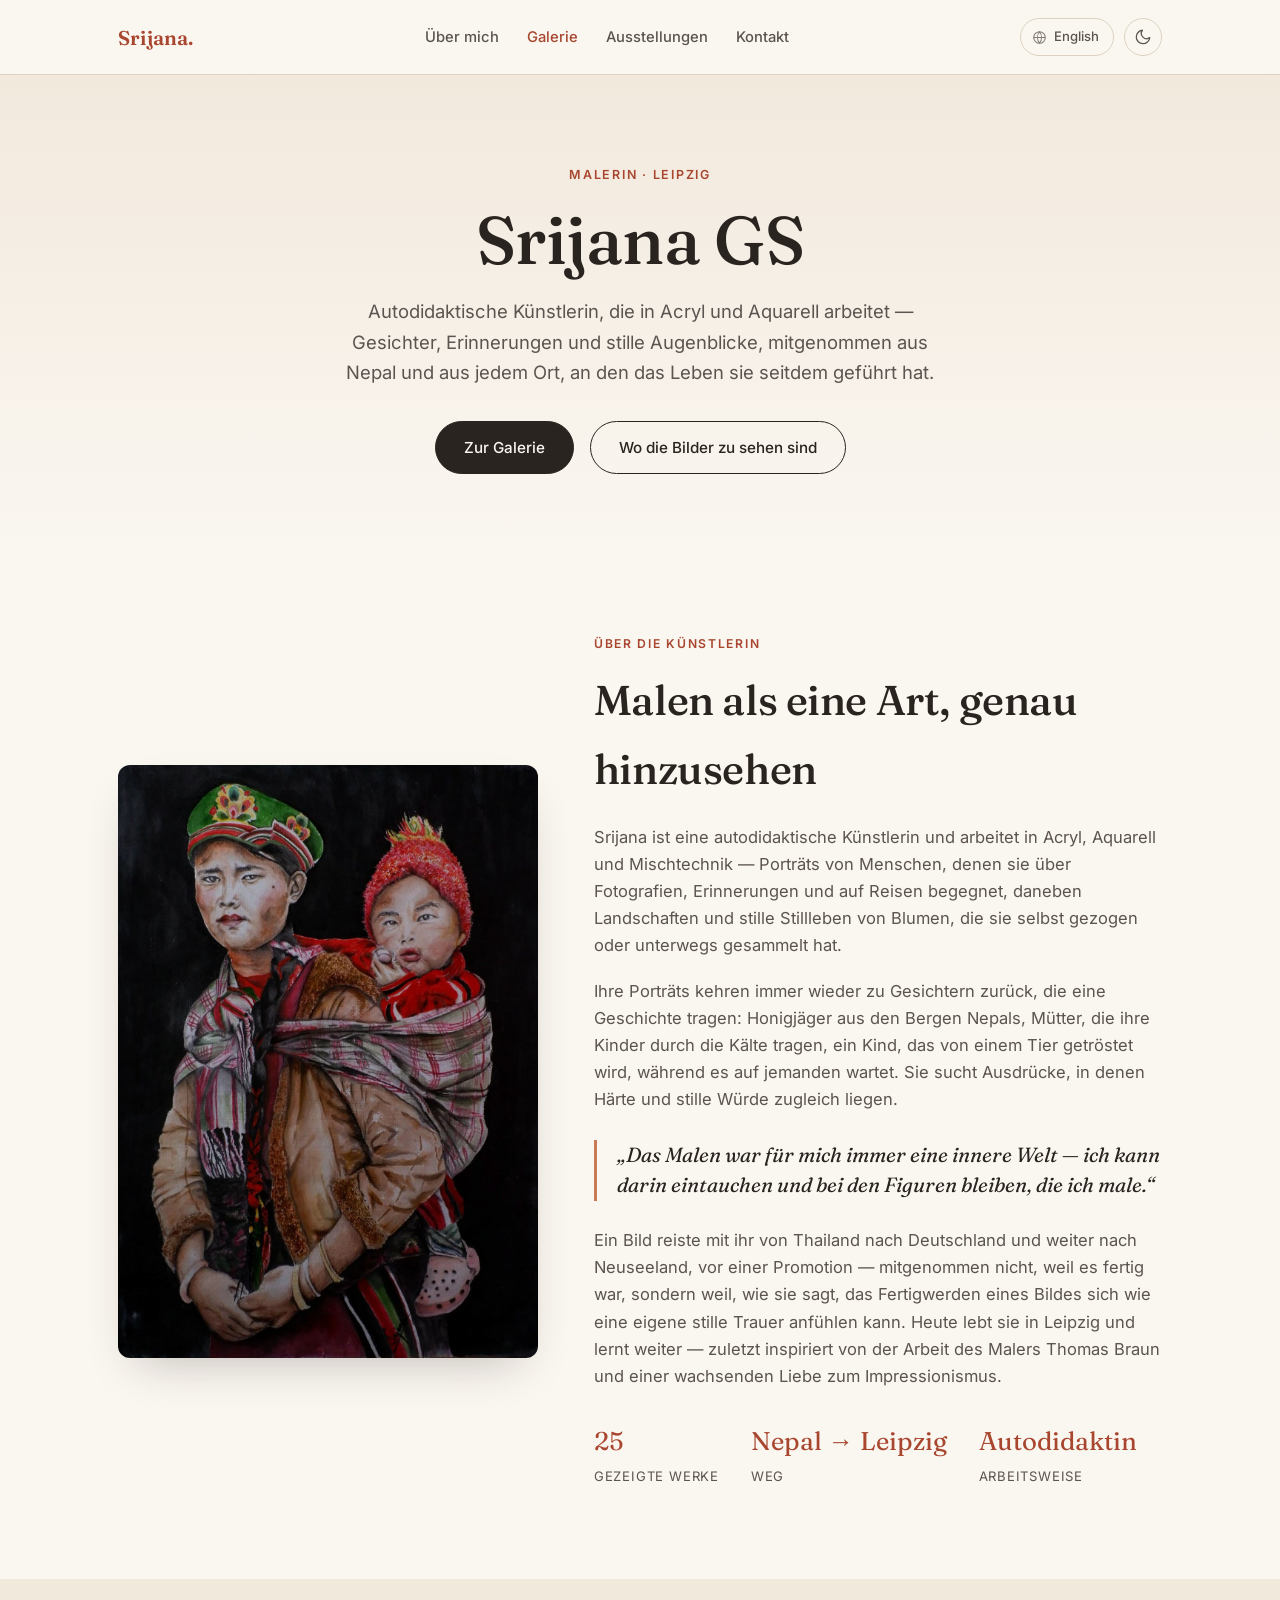
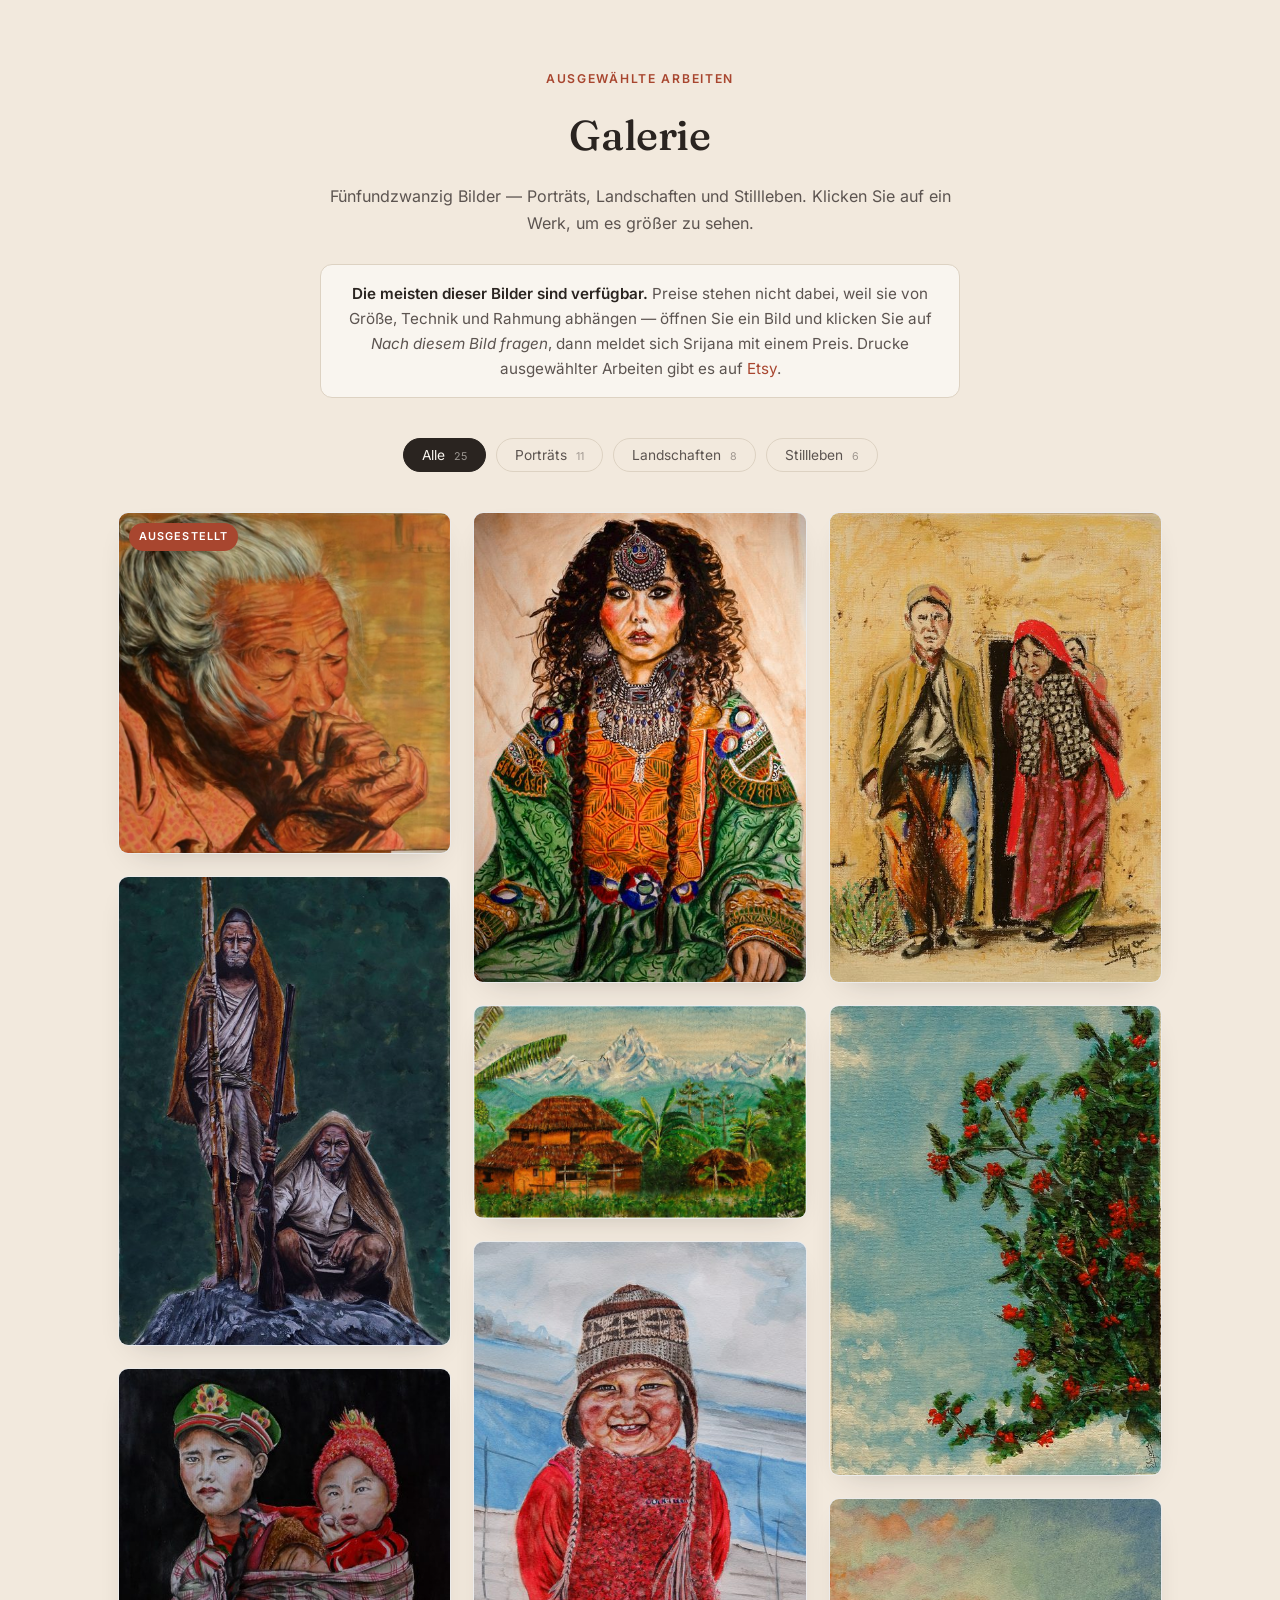
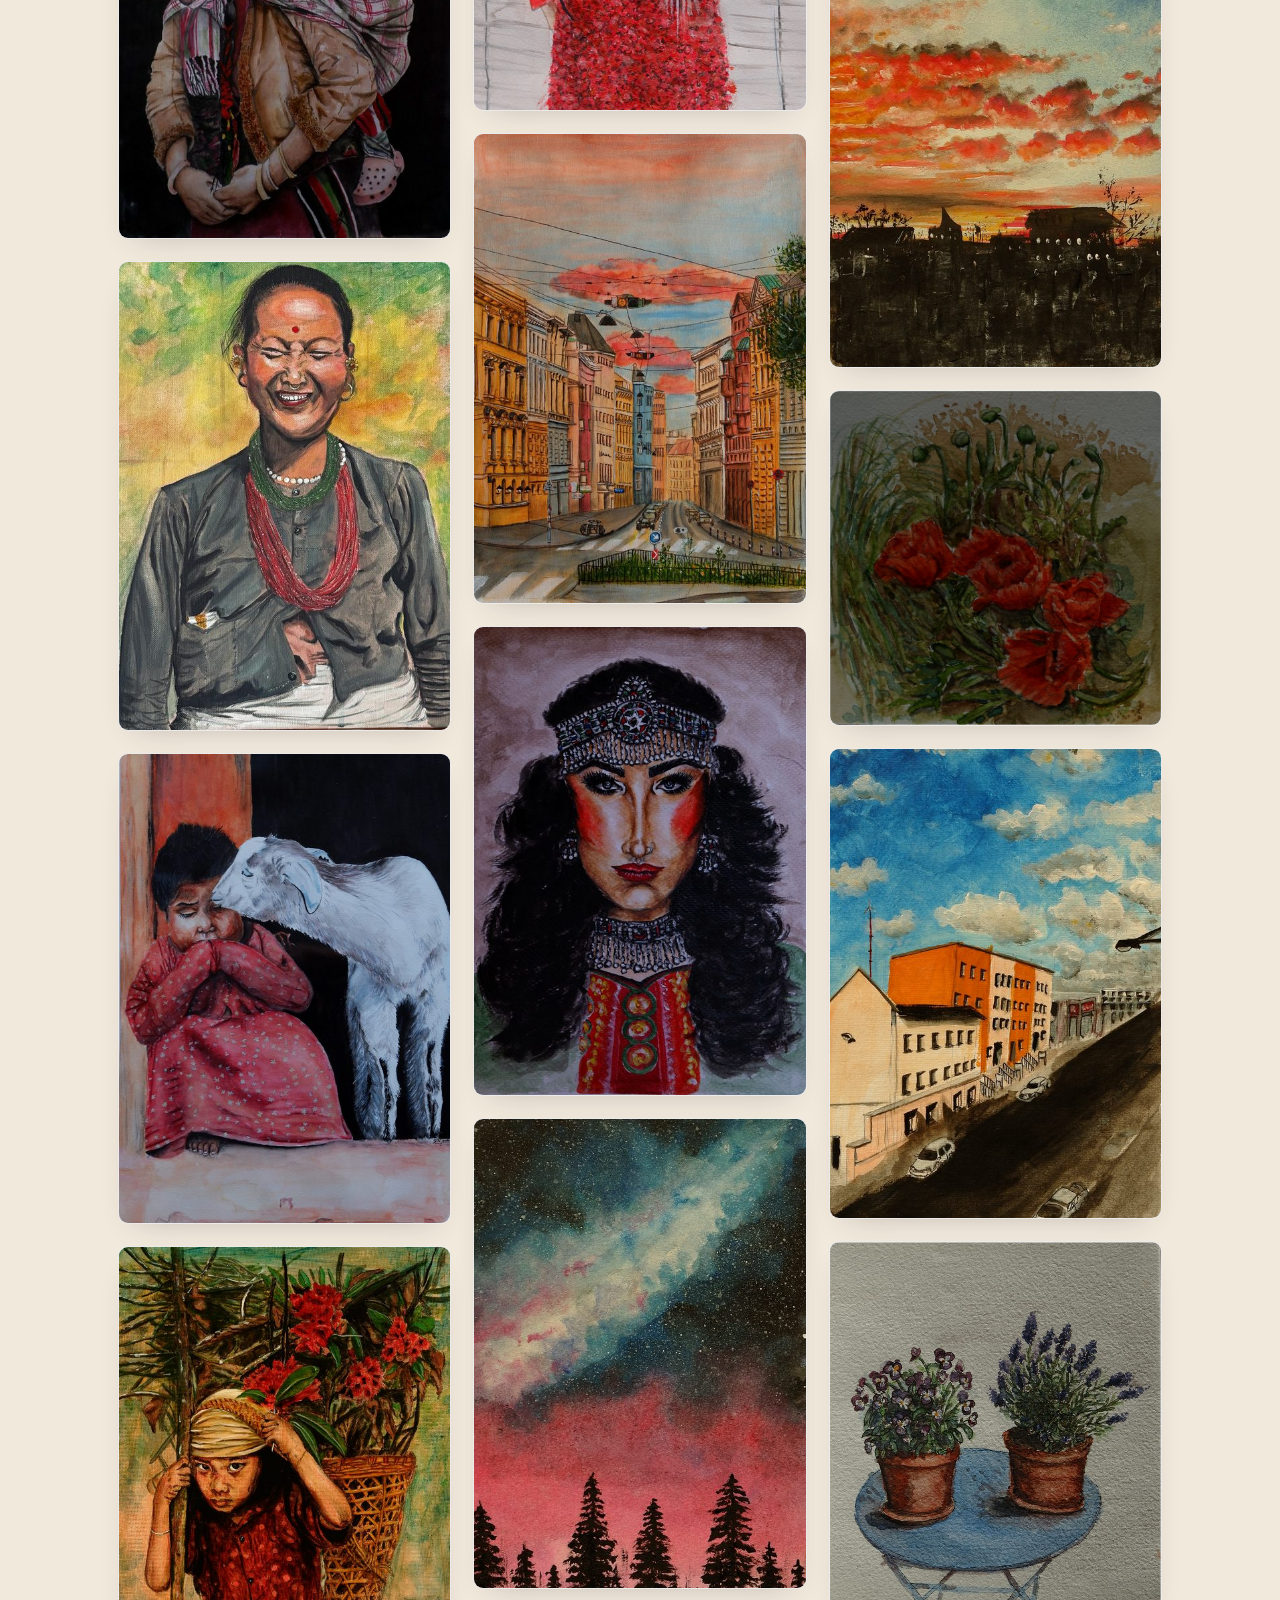
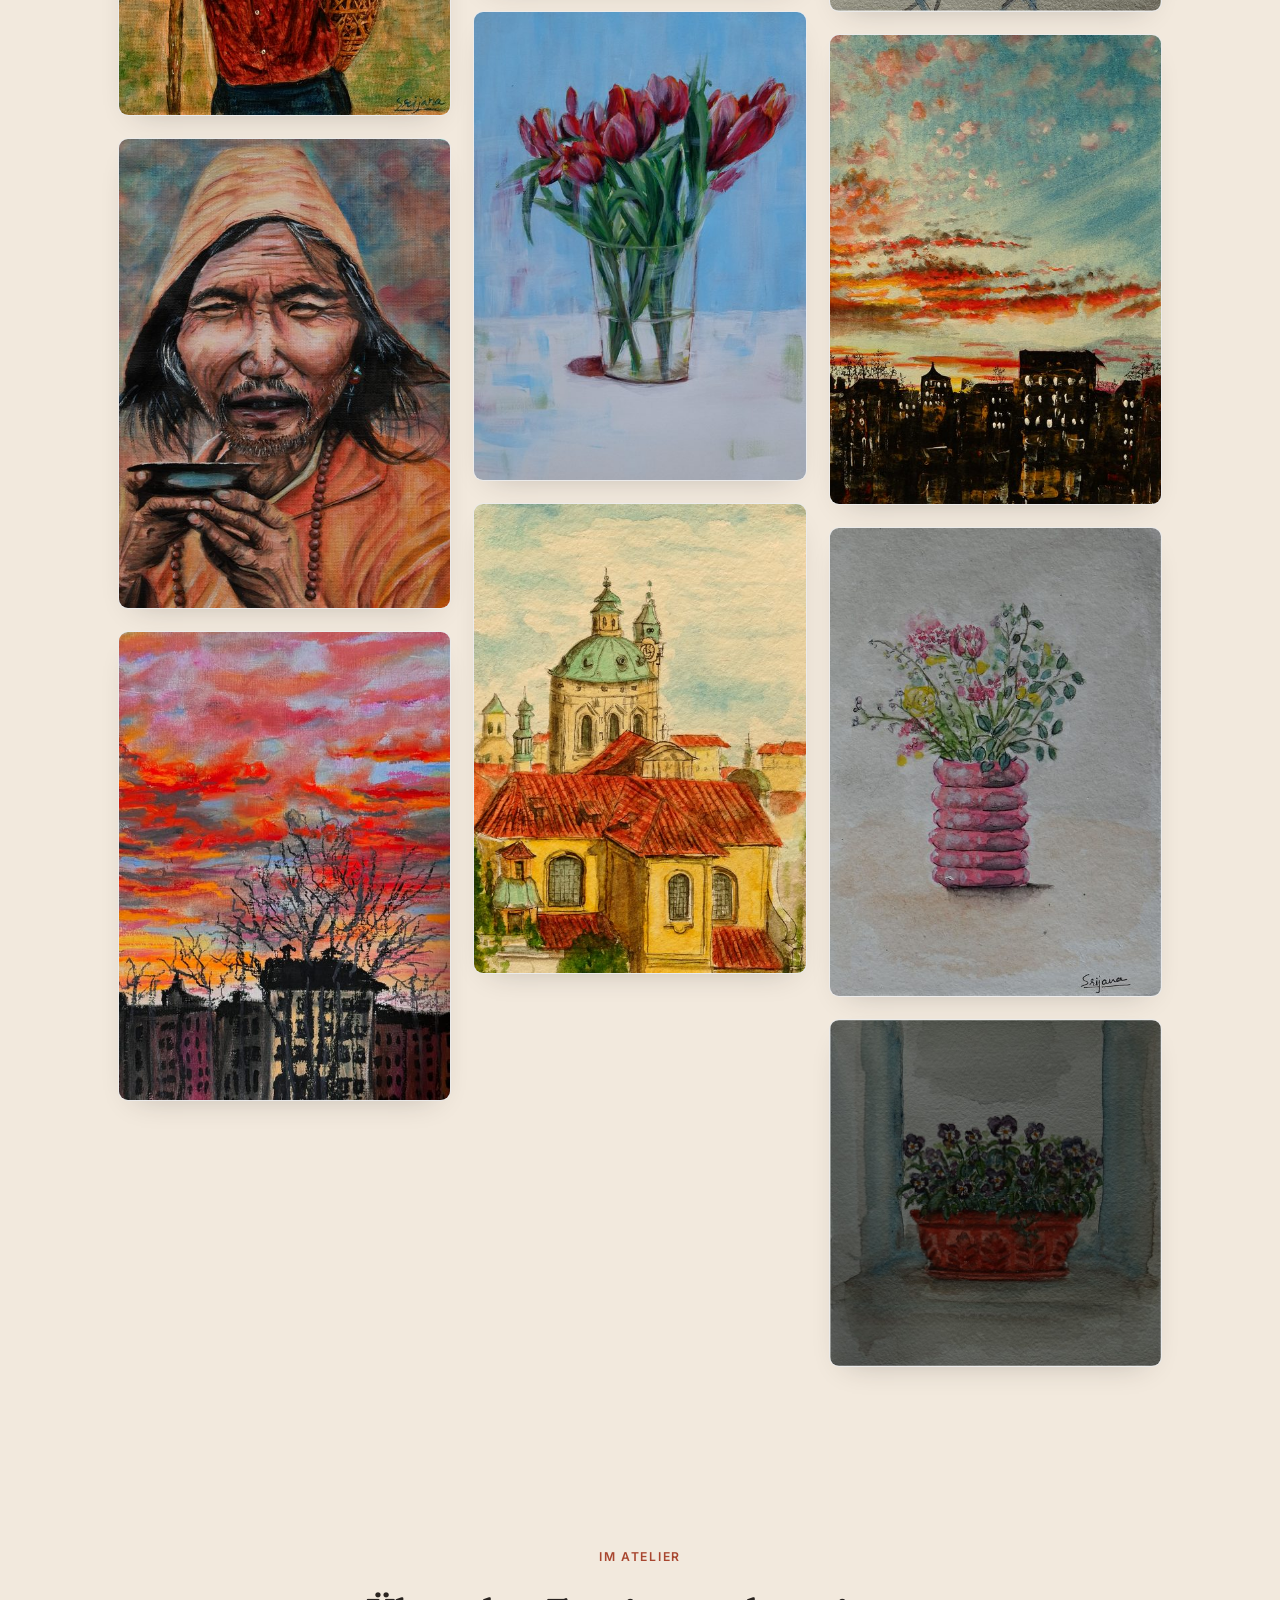
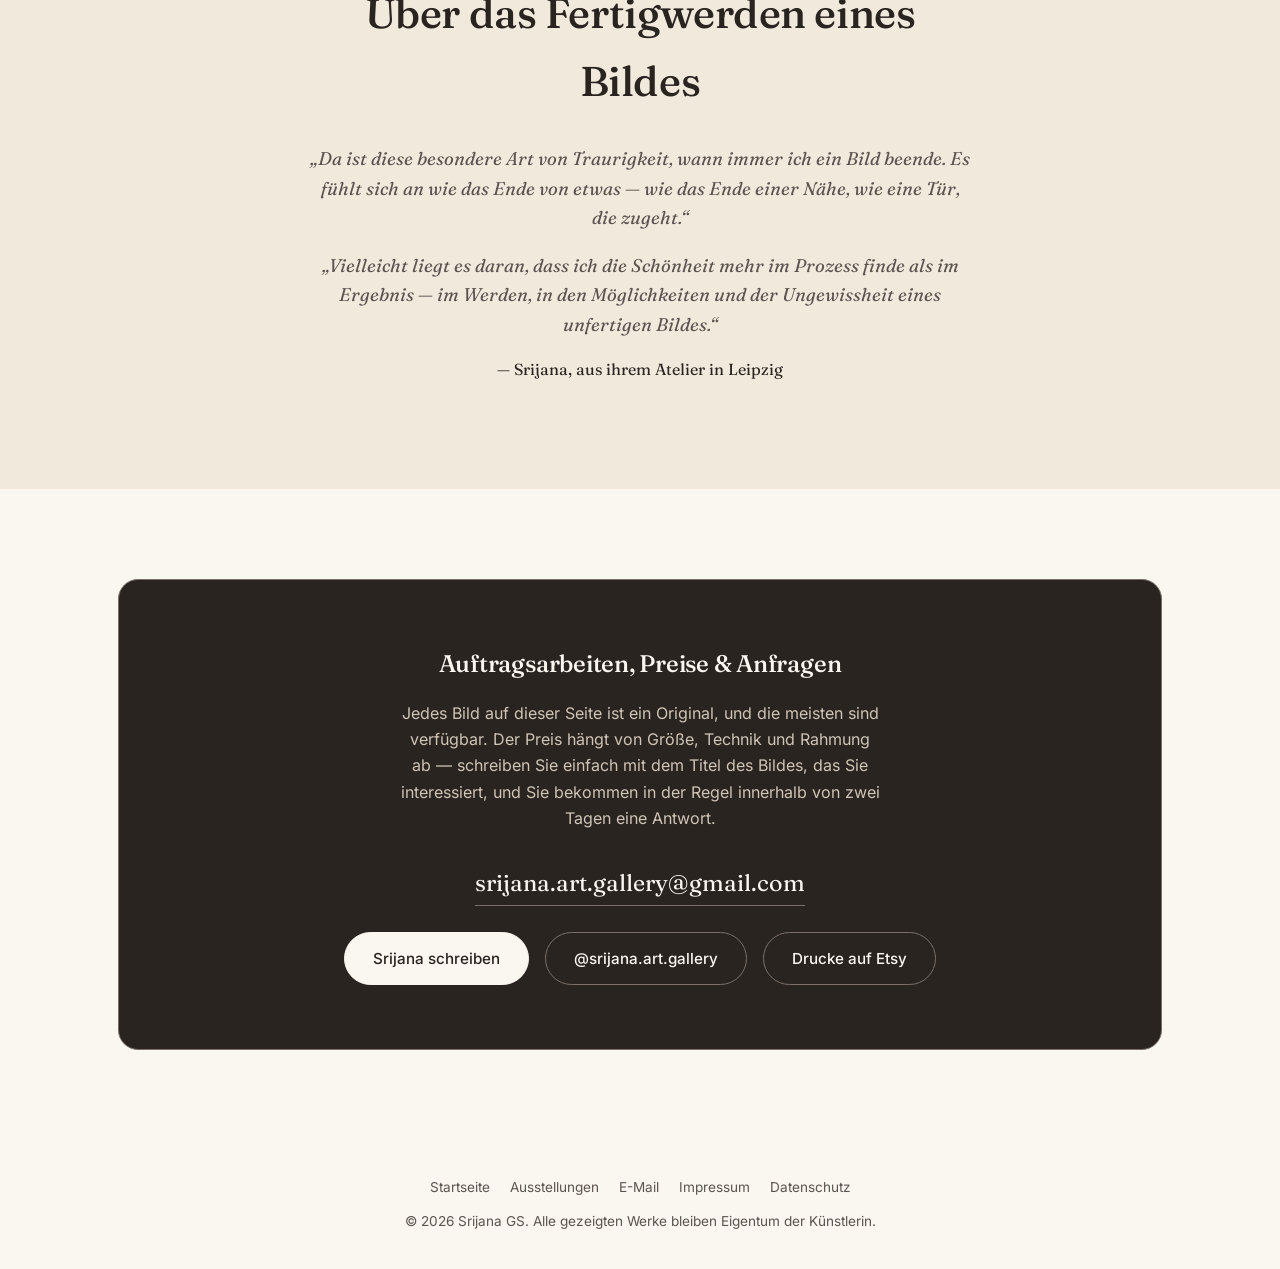
==== commit 81d9c4f3: "Self-host fonts, fix contact email, add sale templates and Garage Ost poster" ====
--- a/de/index.html
+++ b/de/index.html
@@ -13,10 +13,9 @@
 <meta property="og:type" content="website">
 <meta property="og:locale" content="de_DE">
 <meta property="og:image" content="https://srijana-art.github.io/images/thumbs/art25.jpg">
-<link rel="preconnect" href="https://fonts.googleapis.com">
-<link rel="preconnect" href="https://fonts.gstatic.com" crossorigin>
-<link href="https://fonts.googleapis.com/css2?family=Fraunces:opsz,wght@9..144,300;9..144,400;9..144,500;9..144,600&family=Inter:wght@300;400;500;600&display=swap" rel="stylesheet">
 <link rel="stylesheet" href="../css/site.css">
+<link rel="preload" as="font" type="font/woff2" crossorigin href="../fonts/inter-latin-wght-normal.woff2">
+<link rel="preload" as="font" type="font/woff2" crossorigin href="../fonts/fraunces-latin-wght-normal.woff2">
 <meta name="theme-color" content="#faf6f0" media="(prefers-color-scheme: light)">
 <meta name="theme-color" content="#15120e" media="(prefers-color-scheme: dark)">
 <script>
@@ -47,7 +46,14 @@
     </nav>
     <div class="nav-tools">
       <a class="lang-switch" href="../index.html" hreflang="en" lang="en"
-         title="This page in English" aria-label="This page in English">EN</a>
+         title="This page in English" aria-label="This page in English">
+        <svg viewBox="0 0 24 24" fill="none" stroke="currentColor" stroke-width="1.7"
+             stroke-linecap="round" stroke-linejoin="round" aria-hidden="true">
+          <circle cx="12" cy="12" r="9.2"></circle>
+          <path d="M2.8 12h18.4M12 2.8a15 15 0 0 1 0 18.4M12 2.8a15 15 0 0 0 0 18.4"></path>
+        </svg>
+        <span>English</span>
+      </a>
       <button class="theme-toggle" id="theme-toggle" type="button"
               aria-label="Zwischen hellem und dunklem Modus wechseln" title="Zwischen hellem und dunklem Modus wechseln">
         <svg class="icon-moon" viewBox="0 0 24 24" fill="none" stroke="currentColor" stroke-width="1.7"
@@ -417,9 +423,9 @@
     <div class="contact-box">
       <h2>Auftragsarbeiten, Preise &amp; Anfragen</h2>
       <p>Jedes Bild auf dieser Seite ist ein Original, und die meisten sind verfügbar. Der Preis hängt von Größe, Technik und Rahmung ab — schreiben Sie einfach mit dem Titel des Bildes, das Sie interessiert, und Sie bekommen in der Regel innerhalb von zwei Tagen eine Antwort.</p>
-      <a class="contact-email" href="mailto:srijana.art.art.gallery@gmail.com">srijana.art.art.gallery@gmail.com</a>
+      <a class="contact-email" href="mailto:srijana.art.gallery@gmail.com">srijana.art.gallery@gmail.com</a>
       <div class="contact-links">
-        <a href="mailto:srijana.art.art.gallery@gmail.com?subject=Bildanfrage" class="btn btn-solid">Srijana schreiben</a>
+        <a href="mailto:srijana.art.gallery@gmail.com?subject=Bildanfrage" class="btn btn-solid">Srijana schreiben</a>
         <a href="https://www.instagram.com/srijana.art.gallery/" target="_blank" rel="noopener" class="btn btn-outline">@srijana.art.gallery</a>
         <a href="https://www.etsy.com/shop/SrijanaArtGallery" target="_blank" rel="noopener" class="btn btn-outline">Drucke auf Etsy</a>
       </div>
@@ -432,7 +438,7 @@
     <div class="footer-links">
       <a href="index.html">Startseite</a>
       <a href="ausstellungen.html">Ausstellungen</a>
-      <a href="mailto:srijana.art.art.gallery@gmail.com">E-Mail</a>
+      <a href="mailto:srijana.art.gallery@gmail.com">E-Mail</a>
       <a href="impressum.html">Impressum</a>
       <a href="datenschutz.html">Datenschutz</a>
     </div>
@@ -492,7 +498,7 @@
 
 <script>
 (function () {
-  var EMAIL = 'srijana.art.art.gallery@gmail.com';
+  var EMAIL = 'srijana.art.gallery@gmail.com';
   var MAIL  = {"subject": "Anfrage: „{t}“", "body": "Hallo Srijana,\n\nich habe „{t}“ ({m}) auf Ihrer Website gesehen und hätte gern mehr Informationen.\n\nKönnten Sie mir sagen:\n  • den Preis\n  • die Maße, und ob das Bild gerahmt ist\n  • ob ein Versand möglich ist und was er ungefähr kosten würde\n\nVielen Dank,\n"};   // language-specific enquiry template
   var cards    = Array.prototype.slice.call(document.querySelectorAll('.art-card'));
   var lightbox = document.getElementById('lightbox');
--- a/css/site.css
+++ b/css/site.css
@@ -1,3 +1,43 @@
+/* ---------- Self-hosted fonts ----------
+   Served from this site, not from Google's CDN. Loading fonts.googleapis.com
+   sends every visitor's IP address to Google; a Munich court awarded damages
+   over exactly that (LG München I, 3 O 17493/20), and it is a standing
+   Abmahnung target in Germany. Self-hosting removes the transfer entirely,
+   which is also why the Datenschutzerklärung no longer mentions Google Fonts.
+   Variable fonts, latin subset only — German umlauts and ß live in Latin-1. */
+@font-face {
+  font-family: 'Fraunces';
+  font-style: normal;
+  font-weight: 100 900;
+  font-display: swap;
+  src: url('../fonts/fraunces-latin-wght-normal.woff2') format('woff2-variations');
+  unicode-range: U+0000-00FF,U+0131,U+0152-0153,U+02BB-02BC,U+02C6,U+02DA,U+02DC,U+0304,U+0308,U+0329,U+2000-206F,U+20AC,U+2122,U+2191,U+2193,U+2212,U+2215,U+FEFF,U+FFFD;
+}
+@font-face {
+  font-family: 'Fraunces';
+  font-style: italic;
+  font-weight: 100 900;
+  font-display: swap;
+  src: url('../fonts/fraunces-latin-wght-italic.woff2') format('woff2-variations');
+  unicode-range: U+0000-00FF,U+0131,U+0152-0153,U+02BB-02BC,U+02C6,U+02DA,U+02DC,U+0304,U+0308,U+0329,U+2000-206F,U+20AC,U+2122,U+2191,U+2193,U+2212,U+2215,U+FEFF,U+FFFD;
+}
+@font-face {
+  font-family: 'Inter';
+  font-style: normal;
+  font-weight: 100 900;
+  font-display: swap;
+  src: url('../fonts/inter-latin-wght-normal.woff2') format('woff2-variations');
+  unicode-range: U+0000-00FF,U+0131,U+0152-0153,U+02BB-02BC,U+02C6,U+02DA,U+02DC,U+0304,U+0308,U+0329,U+2000-206F,U+20AC,U+2122,U+2191,U+2193,U+2212,U+2215,U+FEFF,U+FFFD;
+}
+@font-face {
+  font-family: 'Inter';
+  font-style: italic;
+  font-weight: 100 900;
+  font-display: swap;
+  src: url('../fonts/inter-latin-wght-italic.woff2') format('woff2-variations');
+  unicode-range: U+0000-00FF,U+0131,U+0152-0153,U+02BB-02BC,U+02C6,U+02DA,U+02DC,U+0304,U+0308,U+0329,U+2000-206F,U+20AC,U+2122,U+2191,U+2193,U+2212,U+2215,U+FEFF,U+FFFD;
+}
+
 /* ---------- Theme tokens ----------
      Light is the default. Dark is applied by data-theme="dark" on <html>,
      set before first paint by the inline script in each page's <head>, so the
@@ -725,19 +765,20 @@
     border: 1px solid var(--line);
     color: var(--ink-soft);
     height: 38px;
-    min-width: 42px;
-    padding: 0 12px;
+    padding: 0 14px 0 11px;
+    gap: 7px;
     border-radius: 999px;
     display: inline-flex;
     align-items: center;
     justify-content: center;
-    font-size: 0.78rem;
-    font-weight: 600;
-    letter-spacing: 0.08em;
+    font-size: 0.82rem;
+    font-weight: 500;
     text-decoration: none;
+    white-space: nowrap;
     transition: border-color 0.15s ease, color 0.15s ease;
     -webkit-tap-highlight-color: transparent;
   }
+  .lang-switch svg { width: 15px; height: 15px; flex: none; opacity: 0.75; }
   .lang-switch:hover { border-color: var(--accent-soft); color: var(--accent); text-decoration: none; }
   .lang-switch:focus-visible { outline: 2px solid var(--accent); outline-offset: 2px; }
 
@@ -808,19 +849,20 @@
     border: 1px solid var(--line);
     color: var(--ink-soft);
     height: 38px;
-    min-width: 42px;
-    padding: 0 12px;
+    padding: 0 14px 0 11px;
+    gap: 7px;
     border-radius: 999px;
     display: inline-flex;
     align-items: center;
     justify-content: center;
-    font-size: 0.78rem;
-    font-weight: 600;
-    letter-spacing: 0.08em;
+    font-size: 0.82rem;
+    font-weight: 500;
     text-decoration: none;
+    white-space: nowrap;
     transition: border-color 0.15s ease, color 0.15s ease;
     -webkit-tap-highlight-color: transparent;
   }
+  .lang-switch svg { width: 15px; height: 15px; flex: none; opacity: 0.75; }
   .lang-switch:hover { border-color: var(--accent-soft); color: var(--accent); text-decoration: none; }
   .lang-switch:focus-visible { outline: 2px solid var(--accent); outline-offset: 2px; }
 
@@ -829,3 +871,18 @@
     nav.links a { font-size: 0.8rem; }
     .art-card .badge { font-size: 0.6rem; padding: 4px 8px; letter-spacing: 0.06em; top: 7px; left: 7px; }
   }
+
+  .event-poster {
+    margin: 0 0 30px;
+    border-radius: 12px;
+    overflow: hidden;
+    border: 1px solid var(--card-border);
+    background: var(--card);
+  }
+  .event-poster img { width: 100%; height: auto; display: block; }
+  .event-poster figcaption {
+    padding: 9px 14px;
+    font-size: 0.76rem;
+    color: var(--ink-soft);
+    background: var(--card);
+  }
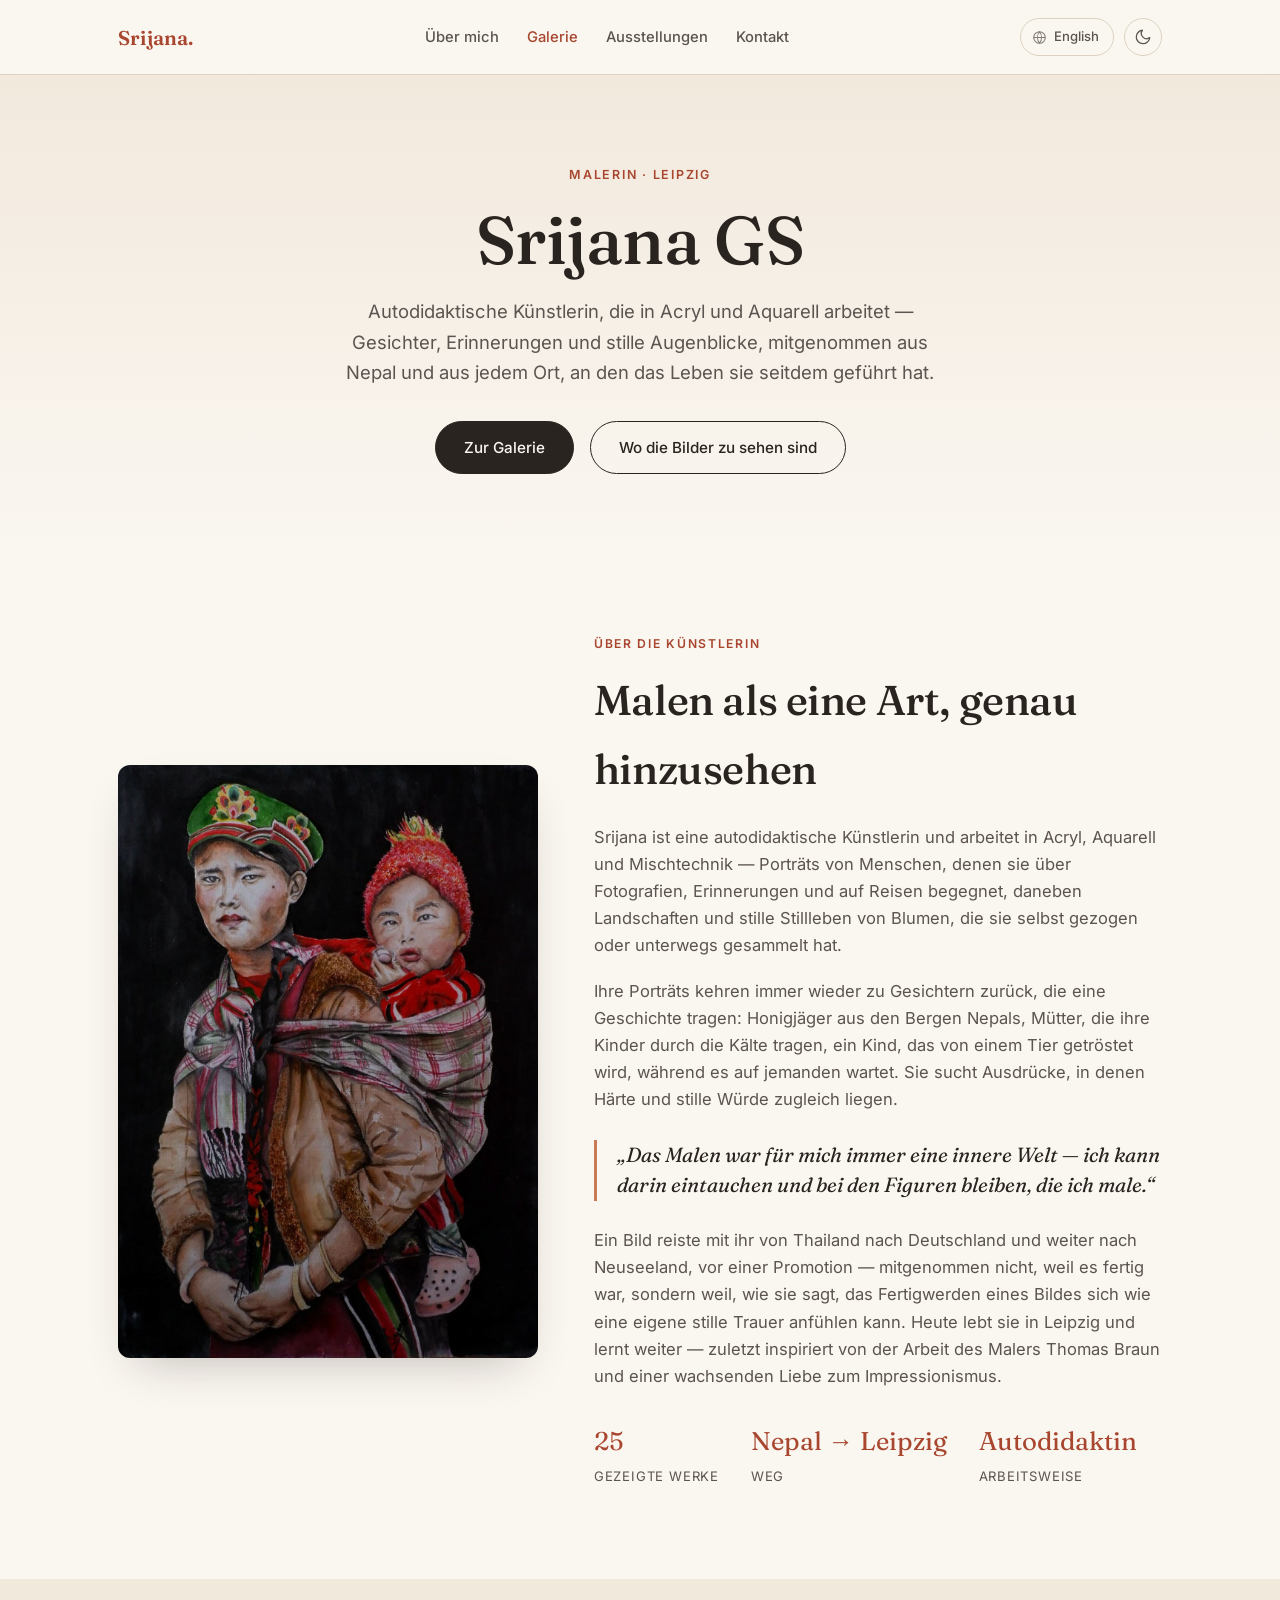
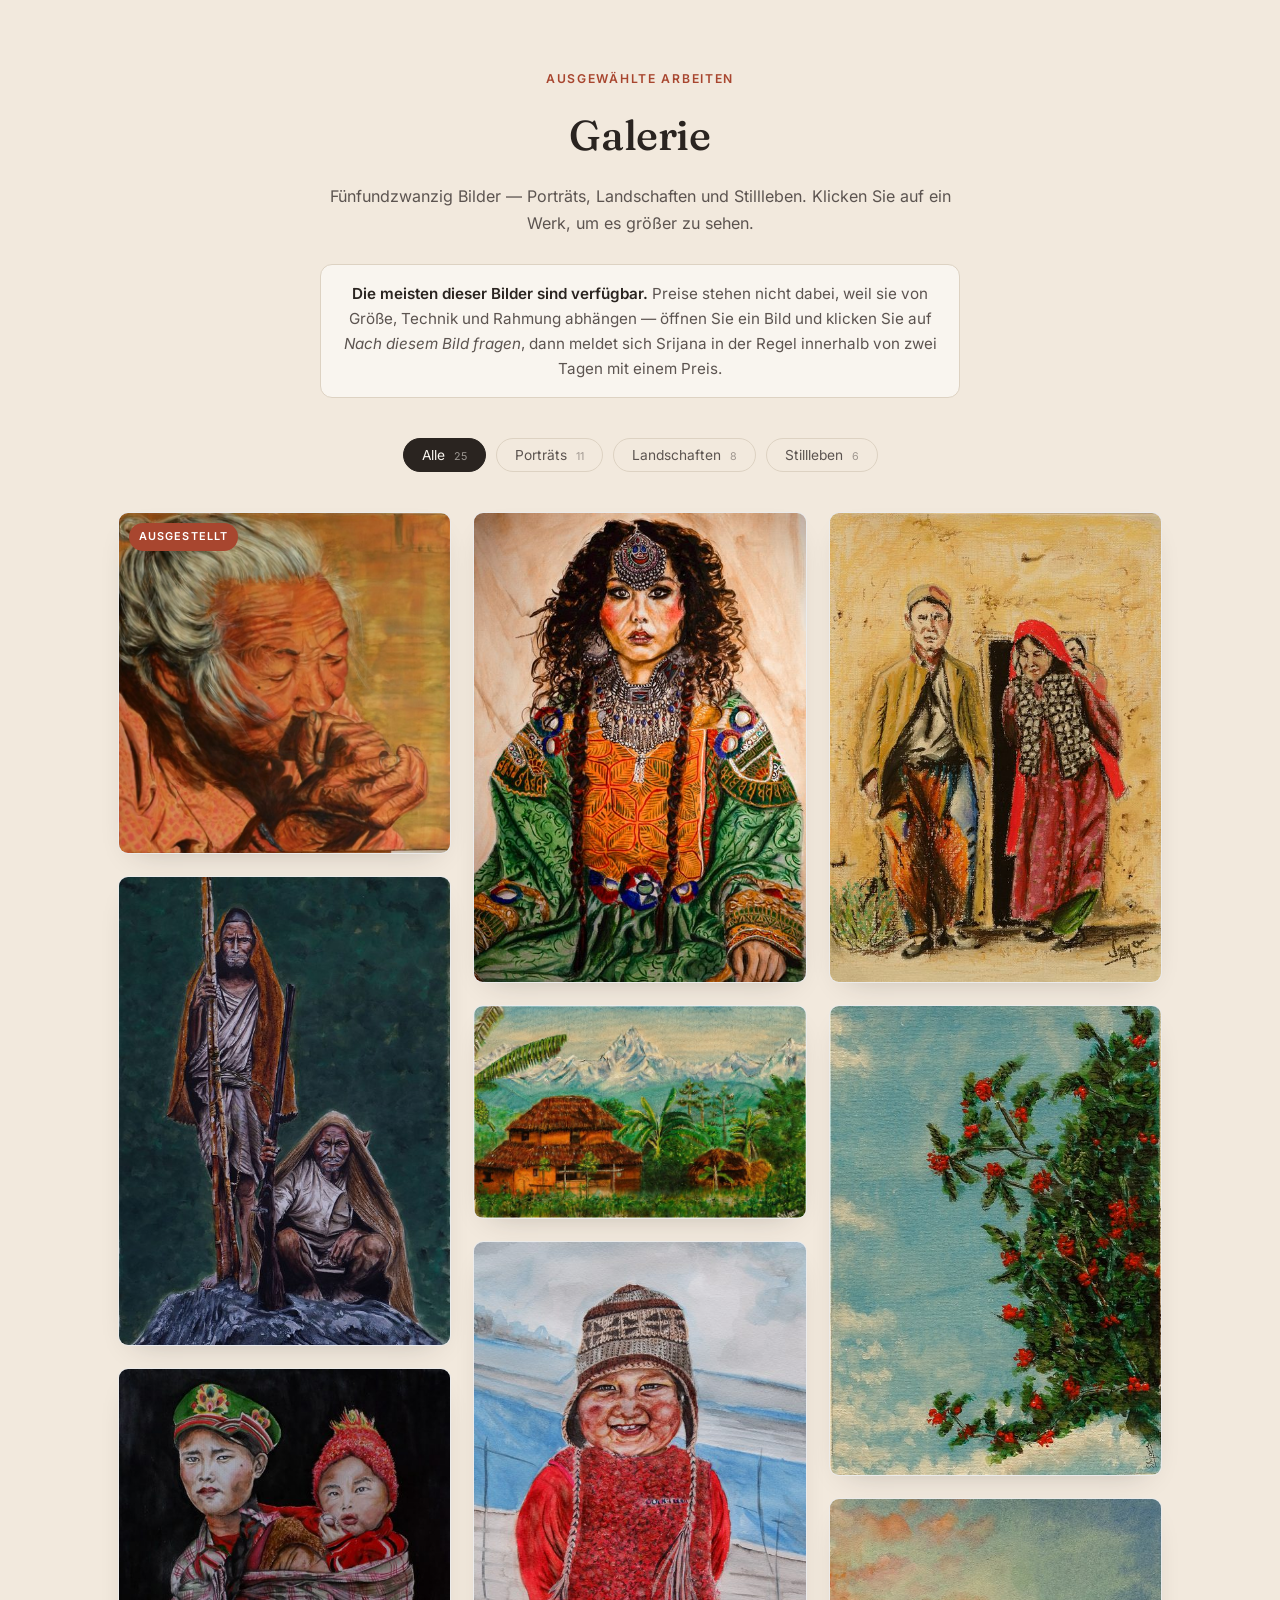
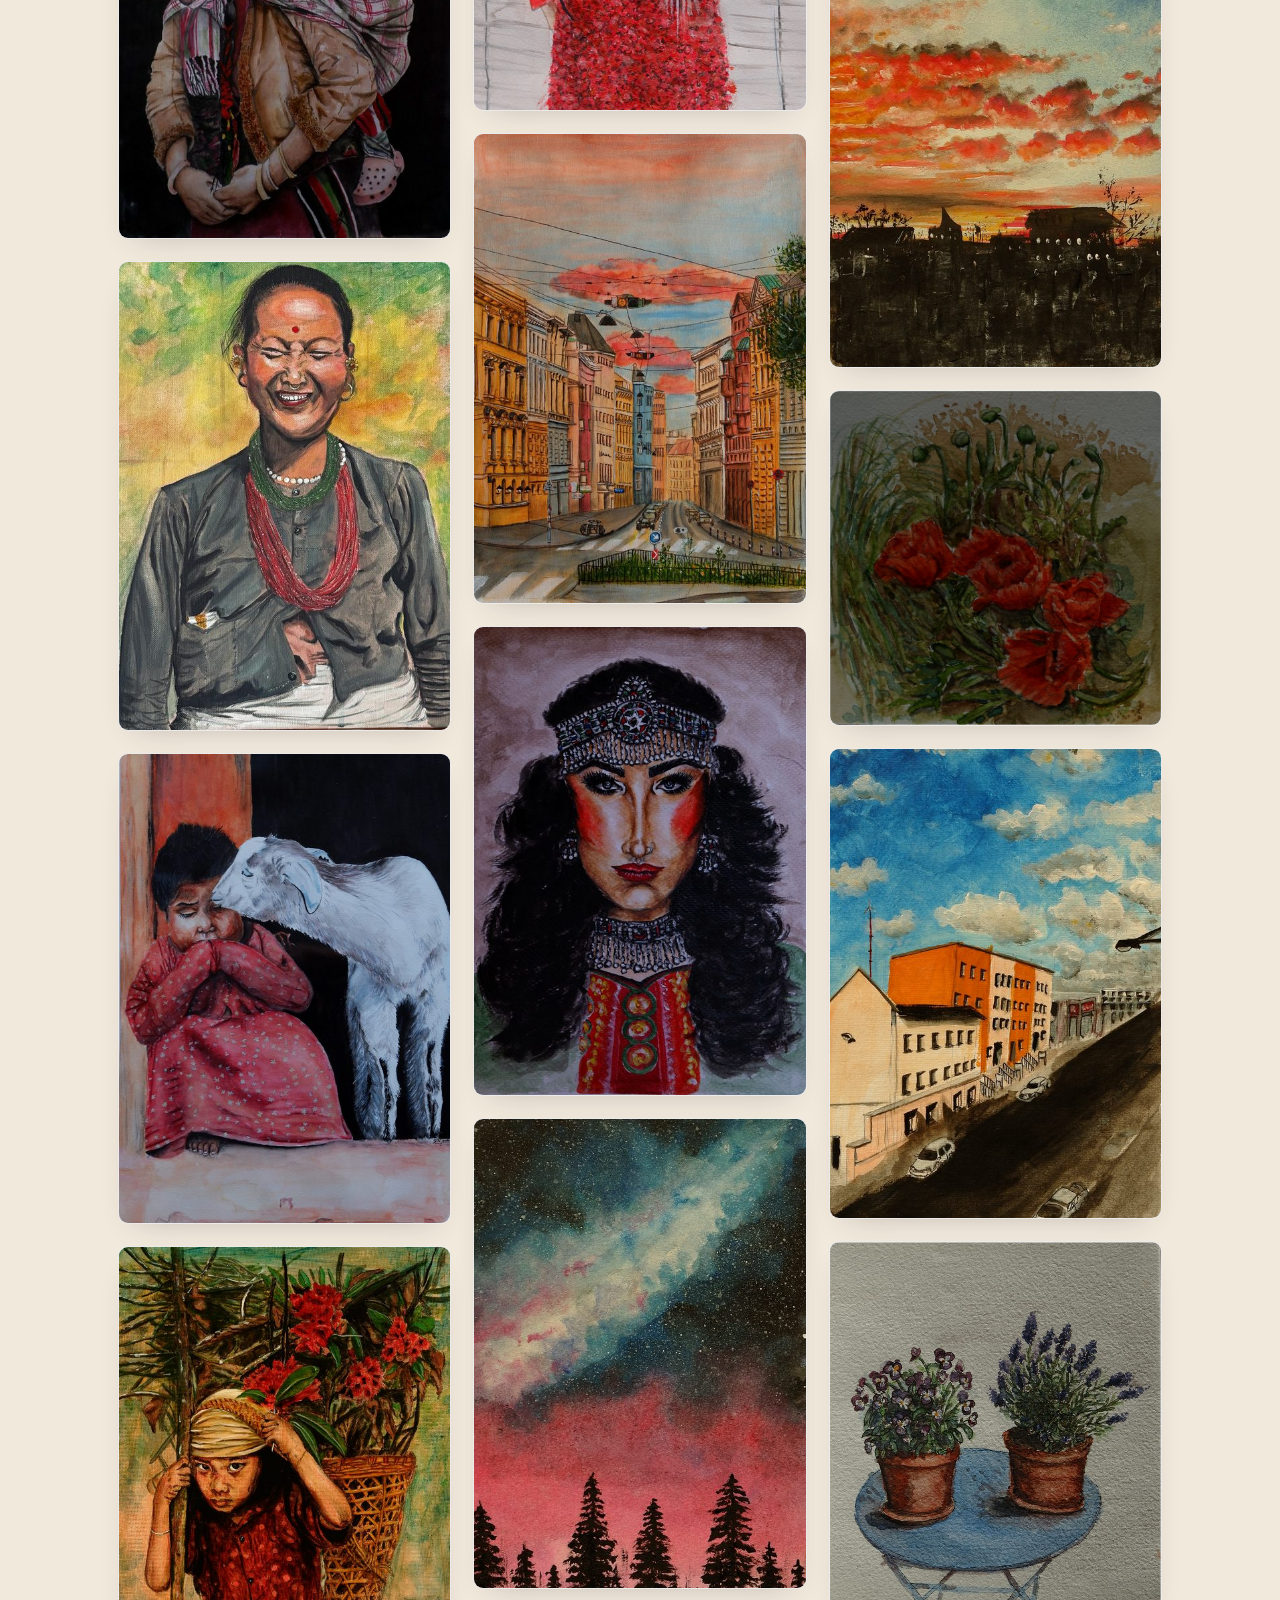
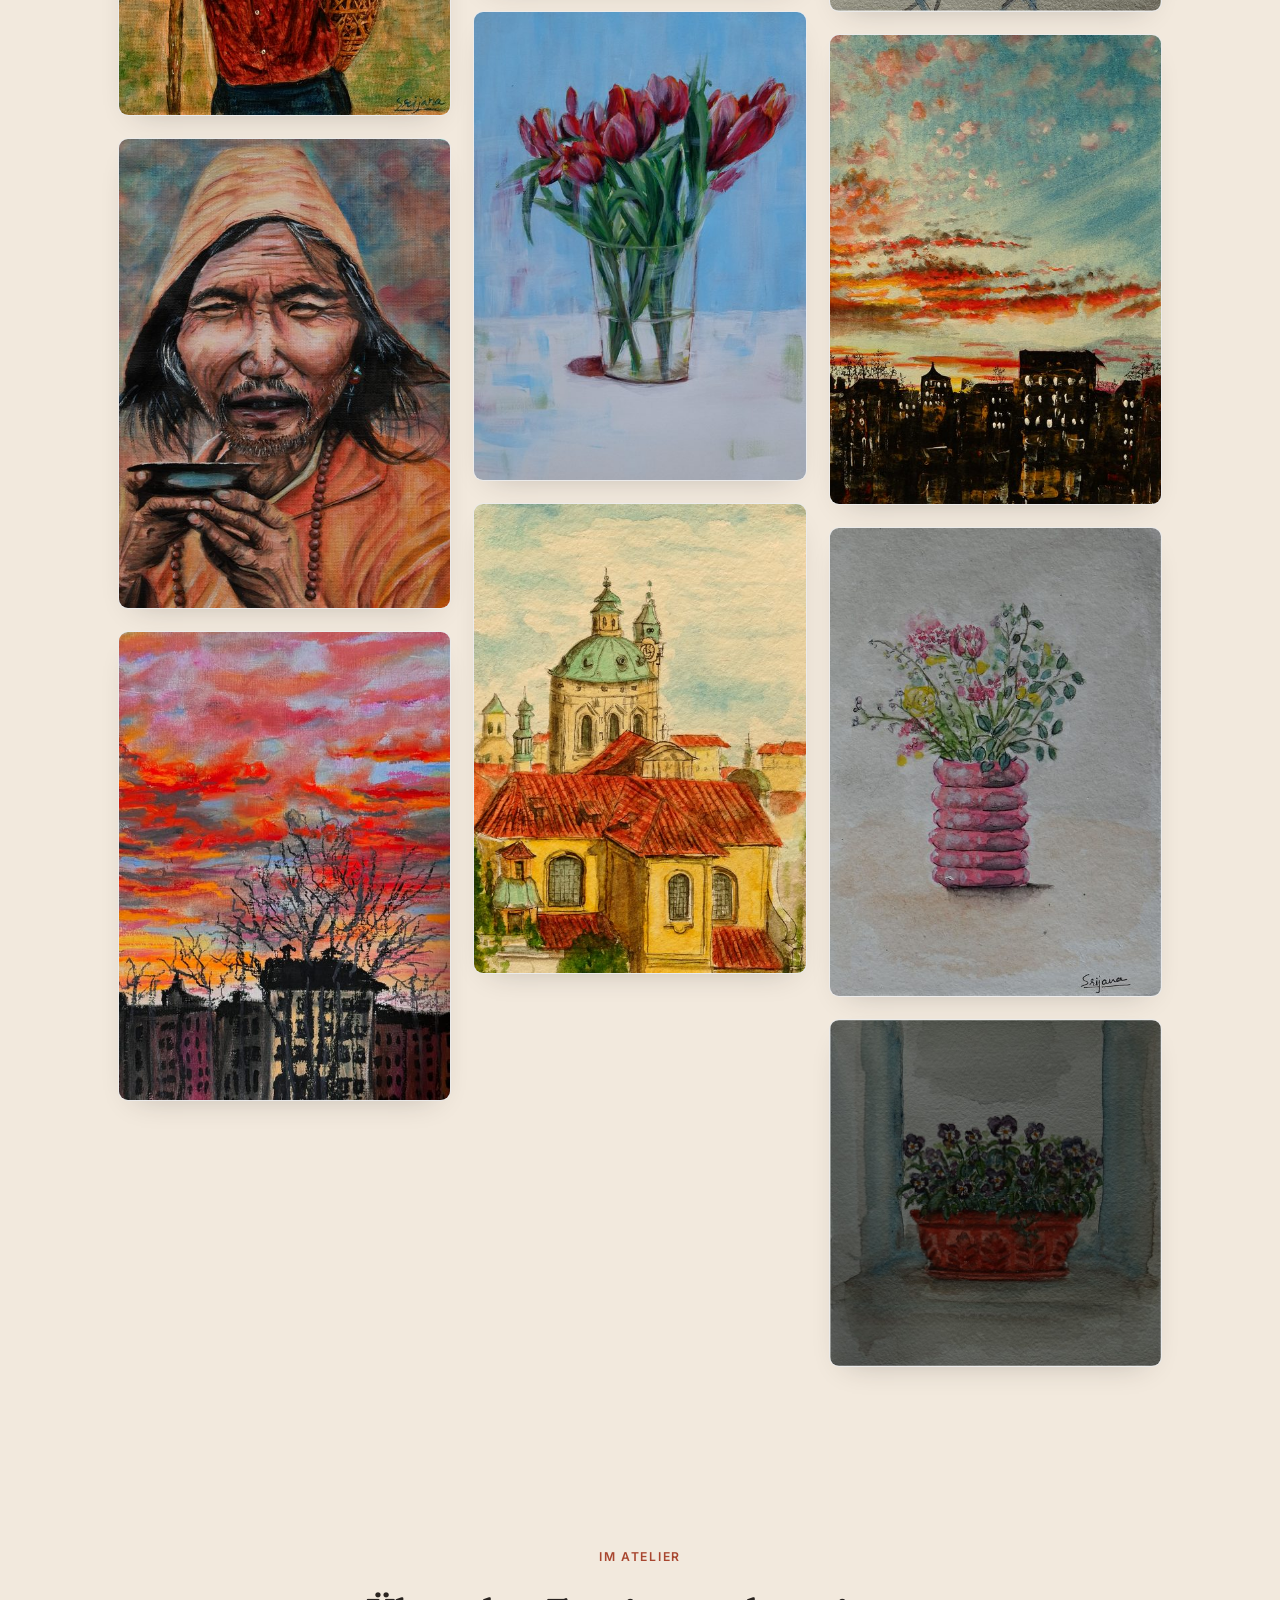
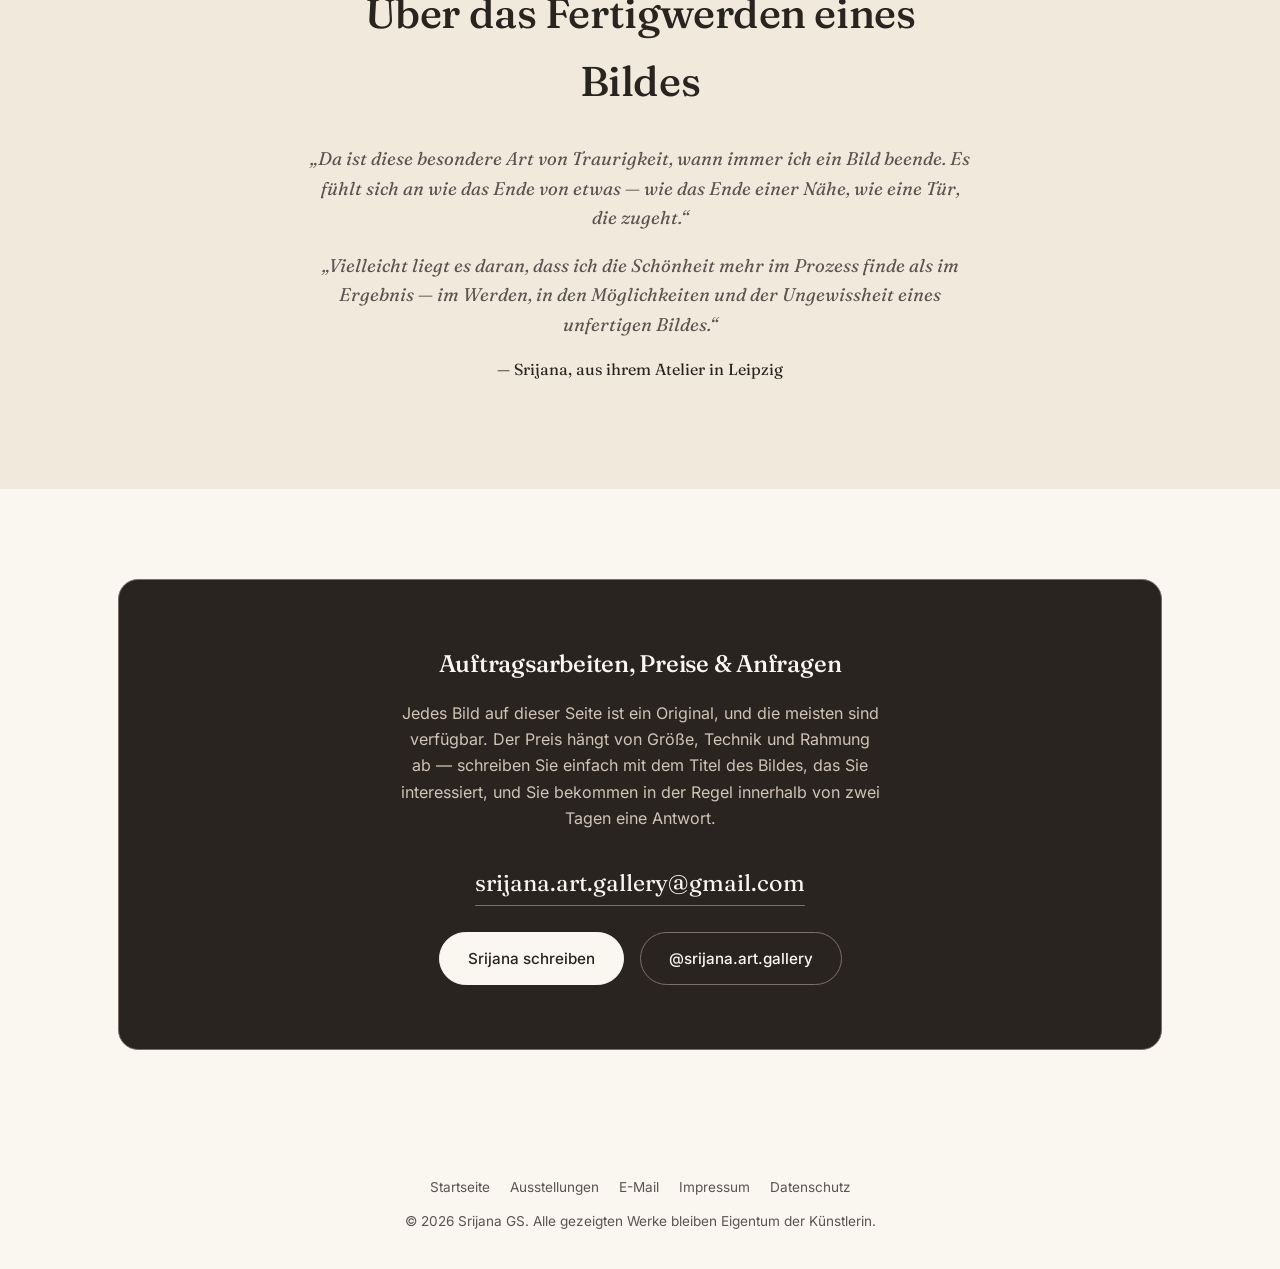
==== commit 31dd815f: "Retitle work to "Softness that Endures", remove Etsy" ====
--- a/de/index.html
+++ b/de/index.html
@@ -114,7 +114,7 @@
       <p>Fünfundzwanzig Bilder — Porträts, Landschaften und Stillleben. Klicken Sie auf ein Werk, um es größer zu sehen.</p>
     </div>
 
-    <div class="avail-note"><strong>Die meisten dieser Bilder sind verfügbar.</strong> Preise stehen nicht dabei, weil sie von Größe, Technik und Rahmung abhängen — öffnen Sie ein Bild und klicken Sie auf <em>Nach diesem Bild fragen</em>, dann meldet sich Srijana mit einem Preis. Drucke ausgewählter Arbeiten gibt es auf <a href="https://www.etsy.com/shop/SrijanaArtGallery" target="_blank" rel="noopener">Etsy</a>.</div>
+    <div class="avail-note"><strong>Die meisten dieser Bilder sind verfügbar.</strong> Preise stehen nicht dabei, weil sie von Größe, Technik und Rahmung abhängen — öffnen Sie ein Bild und klicken Sie auf <em>Nach diesem Bild fragen</em>, dann meldet sich Srijana in der Regel innerhalb von zwei Tagen mit einem Preis.</div>
 
     <div class="gallery-filter">
       <button class="filter-btn active" data-filter="all">Alle <span class="count">25</span></button>
@@ -125,16 +125,16 @@
 
     <div class="gallery-grid">
       <figure class="art-card" data-cat="portrait" tabindex="0" role="button"
-              aria-label="Die Morgenpfeife größer ansehen"
+              aria-label="Sanftheit die bleibt größer ansehen"
               data-full="../images/web/art25.jpg"
-              data-title="Die Morgenpfeife"
+              data-title="Sanftheit die bleibt"
               data-medium="Acryl auf Leinwand"
-              data-desc="Eine alte Frau zieht an ihrer Pfeife, beide Hände darum gelegt; das ganze Bild bleibt in einem einzigen warmen Ocker- und Rosaton. Dieses Werk hängt jetzt in der Freiluftgalerie Am Kunstwinkel in Markkleeberg."
+              data-desc="Dies ist eine alte Frau aus Bhaktapur, einer alten Stadt in Nepal. Ihr Gesicht hat mich angezogen — die Falten, der Ausdruck, das graue Haar. Für mich trägt dieses Gesicht ein ganzes Leben voller Geschichten und Erfahrungen. Ich komme aus Nepal; diese Gesichter und diese Gesten gehören zu der Bilderwelt, in der ich aufgewachsen bin. Bhaktapur hat einen ganz eigenen kulturellen Charakter, und ich wollte ein kleines Stück dieser Welt in diesen europäischen Kunstraum bringen."
               data-exhibition="ausstellung-kunstwinkel.html">
         <span class="badge badge-exhibited">Ausgestellt</span>
         <img src="../images/thumbs/art25.jpg" width="1510" height="1545"
-             loading="lazy" decoding="async" alt="Gemälde einer alten Frau mit grauem Haar, die eine in beiden Händen gehaltene Pfeife raucht">
-        <figcaption class="art-caption"><strong>Die Morgenpfeife</strong>Acryl auf Leinwand</figcaption>
+             loading="lazy" decoding="async" alt="Gemälde einer alten Frau aus Bhaktapur mit grauem Haar, die ihre hohlen Hände zum Gesicht führt und raucht">
+        <figcaption class="art-caption"><strong>Sanftheit die bleibt</strong>Acryl auf Leinwand</figcaption>
       </figure>
 
       <figure class="art-card" data-cat="portrait" tabindex="0" role="button"
@@ -427,7 +427,6 @@
       <div class="contact-links">
         <a href="mailto:srijana.art.gallery@gmail.com?subject=Bildanfrage" class="btn btn-solid">Srijana schreiben</a>
         <a href="https://www.instagram.com/srijana.art.gallery/" target="_blank" rel="noopener" class="btn btn-outline">@srijana.art.gallery</a>
-        <a href="https://www.etsy.com/shop/SrijanaArtGallery" target="_blank" rel="noopener" class="btn btn-outline">Drucke auf Etsy</a>
       </div>
     </div>
   </div>
@@ -595,14 +594,21 @@
     else if (e.key === 'ArrowRight') step(1);
   });
 
-  var touchX = null;
-  lightbox.addEventListener('touchstart', function (e) { touchX = e.changedTouches[0].clientX; }, { passive: true });
-  lightbox.addEventListener('touchmove', function (e) { if (e.cancelable) e.preventDefault(); }, { passive: false });
+  // Swipe left/right to move between works. Vertical movement must stay a
+  // normal scroll — a long caption makes the panel taller than the screen —
+  // so nothing is preventDefault'ed and a swipe only counts when it is clearly
+  // more horizontal than vertical.
+  var touchX = null, touchY = null;
+  lightbox.addEventListener('touchstart', function (e) {
+    touchX = e.changedTouches[0].clientX;
+    touchY = e.changedTouches[0].clientY;
+  }, { passive: true });
   lightbox.addEventListener('touchend', function (e) {
     if (touchX === null) return;
     var dx = e.changedTouches[0].clientX - touchX;
-    if (Math.abs(dx) > 55) step(dx < 0 ? 1 : -1);
-    touchX = null;
+    var dy = e.changedTouches[0].clientY - touchY;
+    if (Math.abs(dx) > 55 && Math.abs(dx) > Math.abs(dy) * 1.5) step(dx < 0 ? 1 : -1);
+    touchX = touchY = null;
   }, { passive: true });
 
   document.querySelectorAll('.filter-btn').forEach(function (btn) {
--- a/css/site.css
+++ b/css/site.css
@@ -382,18 +382,23 @@
     z-index: 100;
     align-items: center;
     justify-content: center;
-    padding: 60px 72px 76px;
+    padding: 60px 72px;
   }
   .lightbox.open { display: flex; }
+  /* flex-start + auto margins keeps the panel centred when it fits and lets it
+     scroll from the top when a long caption makes it taller than the viewport
+     (centred flex items get clipped at the top instead of scrolling). */
+  .lightbox { align-items: flex-start; overflow-y: auto; -webkit-overflow-scrolling: touch; }
   .lightbox-content {
     max-width: 900px;
     width: 100%;
+    margin: auto 0;
     text-align: center;
   }
   .lightbox-content img {
     max-width: 100%;
-    max-height: 66vh;   /* fallback for browsers without dvh */
-    max-height: 66dvh;  /* iOS: excludes the collapsing browser chrome */
+    max-height: 52vh;   /* fallback for browsers without dvh */
+    max-height: 52dvh;  /* iOS: excludes the collapsing browser chrome */
     width: auto;
     border-radius: 6px;
     box-shadow: 0 30px 70px rgba(0,0,0,0.55);
@@ -408,7 +413,7 @@
     color: var(--accent-soft);
     margin-bottom: 12px;
   }
-  .lightbox-info p { color: #cfc4b6; font-size: 0.95rem; max-width: 580px; margin: 0 auto; }
+  .lightbox-info p { color: #cfc4b6; font-size: 0.95rem; max-width: 620px; margin: 0 auto; line-height: 1.6; }
   .lb-btn {
     position: absolute;
     background: none;
@@ -421,15 +426,14 @@
     transition: background 0.15s ease;
   }
   .lb-btn:hover { background: rgba(255,255,255,0.12); }
-  .lightbox-close { top: 20px; right: 24px; font-size: 1.9rem; }
-  .lightbox-prev, .lightbox-next { top: 50%; transform: translateY(-50%); font-size: 2.2rem; }
+  .lightbox-close { position: fixed; top: 20px; right: 24px; font-size: 1.9rem; }
+  .lightbox-prev, .lightbox-next { position: fixed; top: 50%; transform: translateY(-50%); font-size: 2.2rem; }
   .lightbox-prev { left: 14px; }
   .lightbox-next { right: 14px; }
   .lightbox-counter {
-    position: absolute;
-    bottom: 20px;
-    left: 0; right: 0;
-    text-align: center;
+    position: fixed;
+    top: 28px;
+    left: 30px;
     color: #8d827a;
     font-size: 0.8rem;
     letter-spacing: 0.1em;
@@ -499,7 +503,7 @@
     nav.links a { font-size: 0.86rem; }
     .about-grid { grid-template-columns: 1fr; gap: 36px; }
     .gallery-grid { column-count: 2; }
-    .lightbox { padding: 52px 20px 72px; }
+    .lightbox { padding: 52px 20px; }
     .lightbox-prev { left: 2px; }
     .lightbox-next { right: 2px; }
   }
@@ -511,7 +515,7 @@
     .art-caption { padding: 28px 10px 9px; font-size: 0.72rem; }
     .art-caption strong { font-size: 0.85rem; }
     .contact-box { padding: 44px 24px; }
-    .lightbox-content img { max-height: 58vh; max-height: 58dvh; }
+    .lightbox-content img { max-height: 44vh; max-height: 44dvh; }
   }
   @media (prefers-reduced-motion: reduce) {
     html { scroll-behavior: auto; }
@@ -886,3 +890,21 @@
     color: var(--ink-soft);
     background: var(--card);
   }
+
+  /* On a wide screen the caption sits beside the painting rather than under it,
+     so a long story can't push the enquiry button below the fold. */
+  @media (min-width: 900px) {
+    .lightbox { padding: 48px 80px; }
+    .lightbox-content {
+      max-width: 1120px;
+      display: grid;
+      grid-template-columns: minmax(0, 1.05fr) minmax(300px, 0.95fr);
+      gap: 40px;
+      align-items: center;
+      text-align: left;
+    }
+    .lightbox-content img { max-height: 80vh; max-height: 80dvh; }
+    .lightbox-info { margin-top: 0; }
+    .lightbox-info p { margin: 0; max-width: none; }
+    .lightbox-actions { justify-content: flex-start; }
+  }
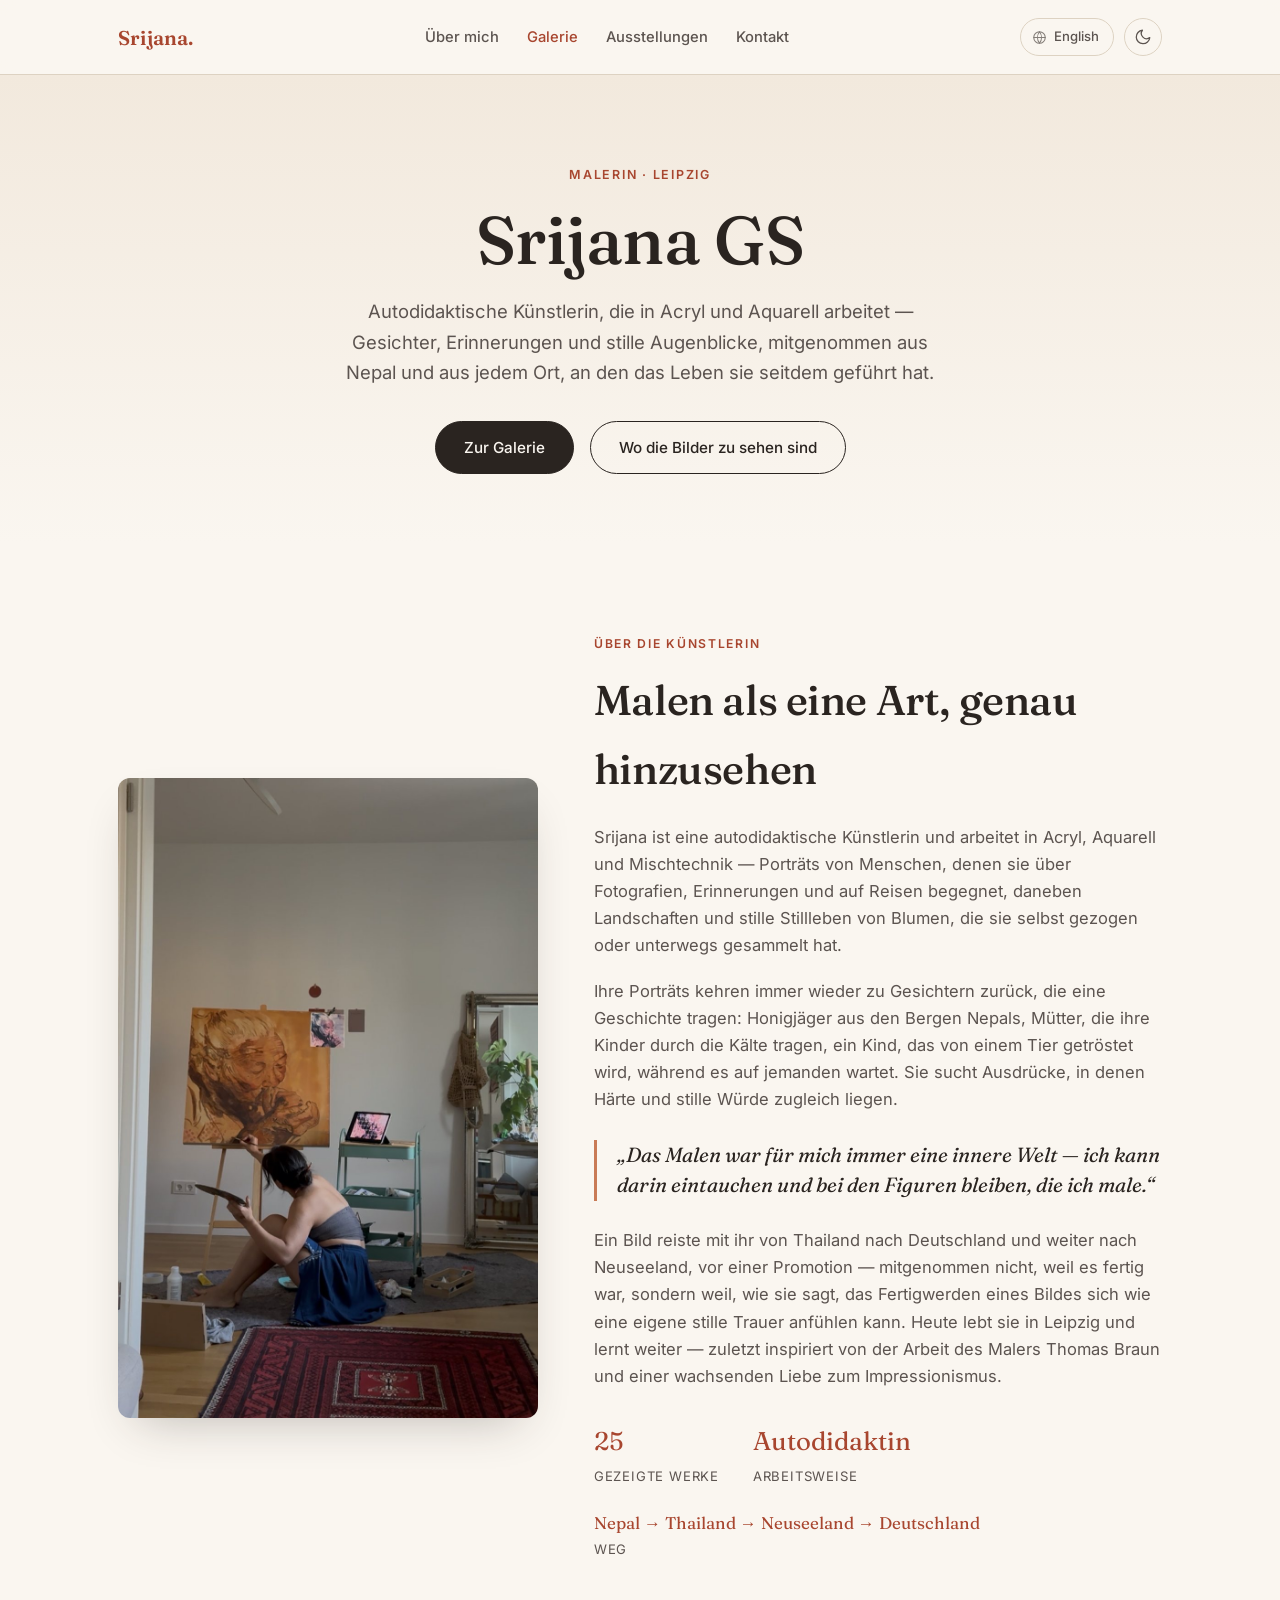
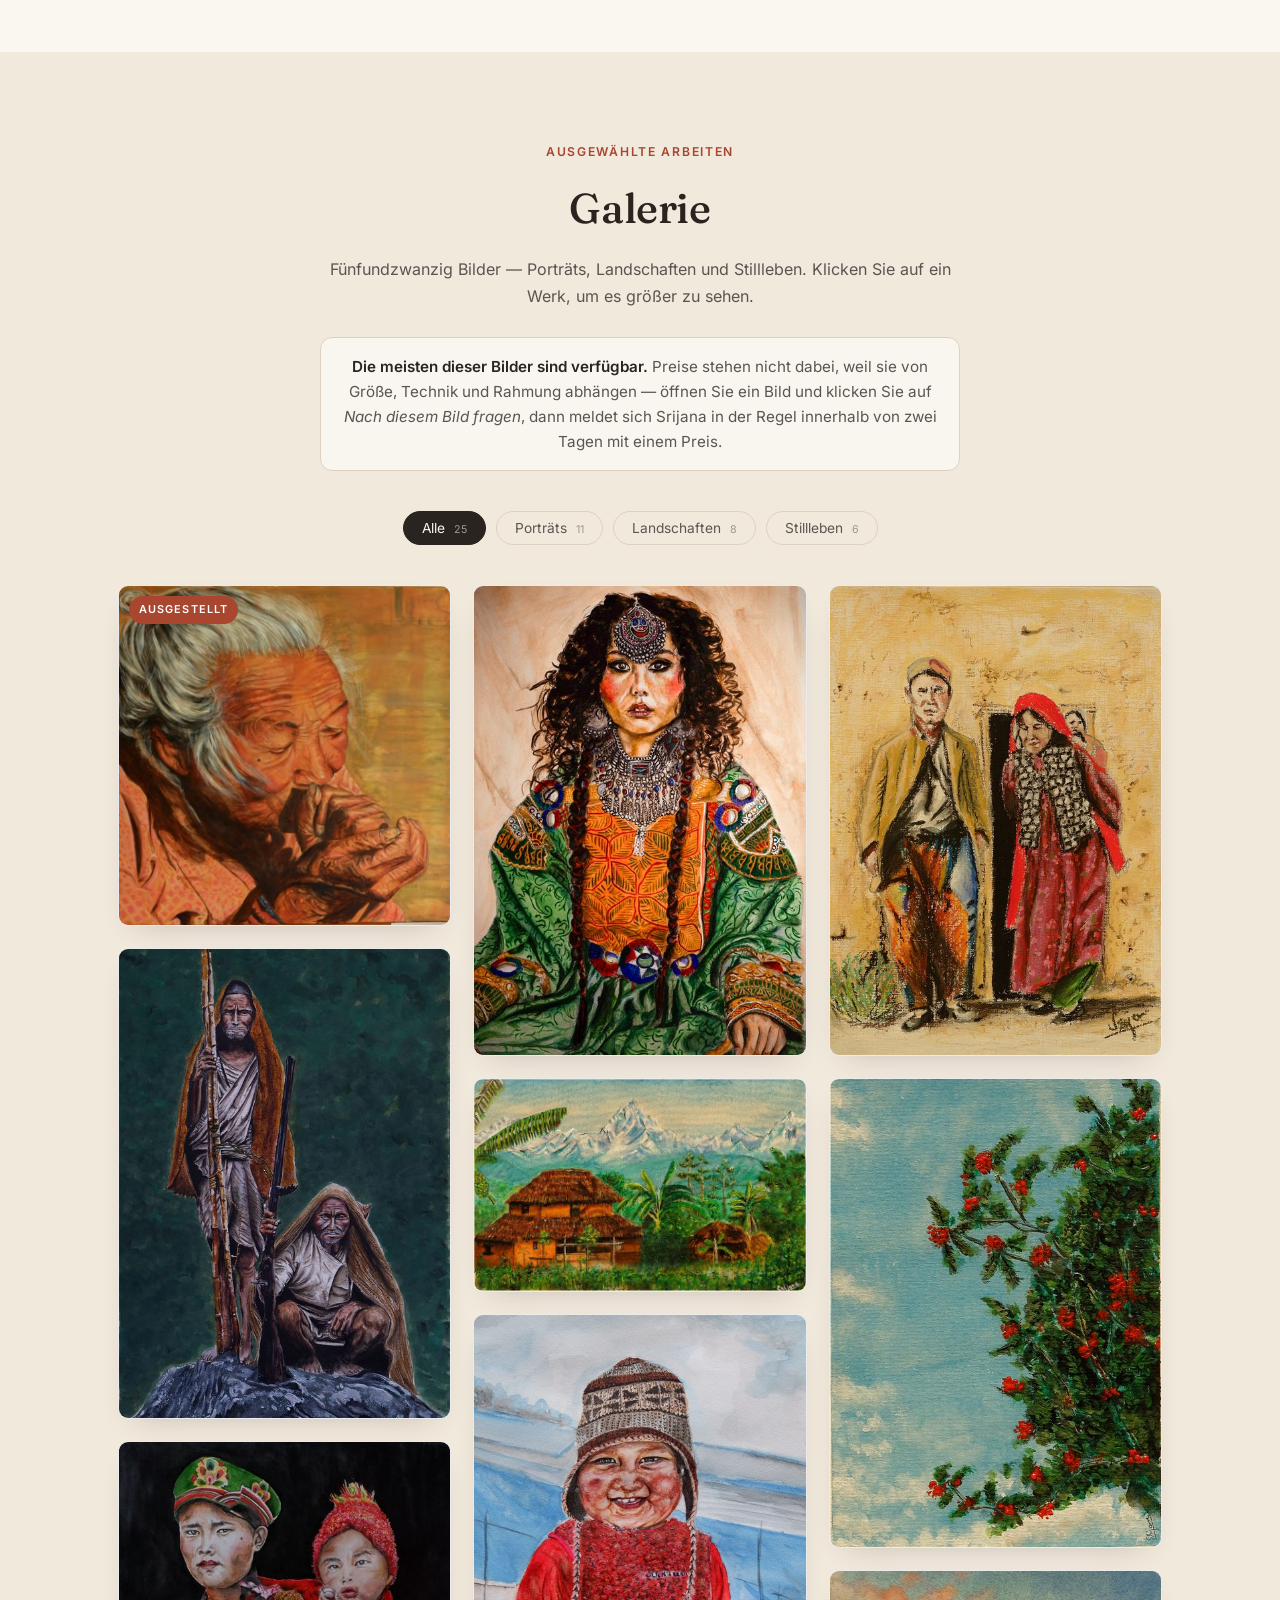
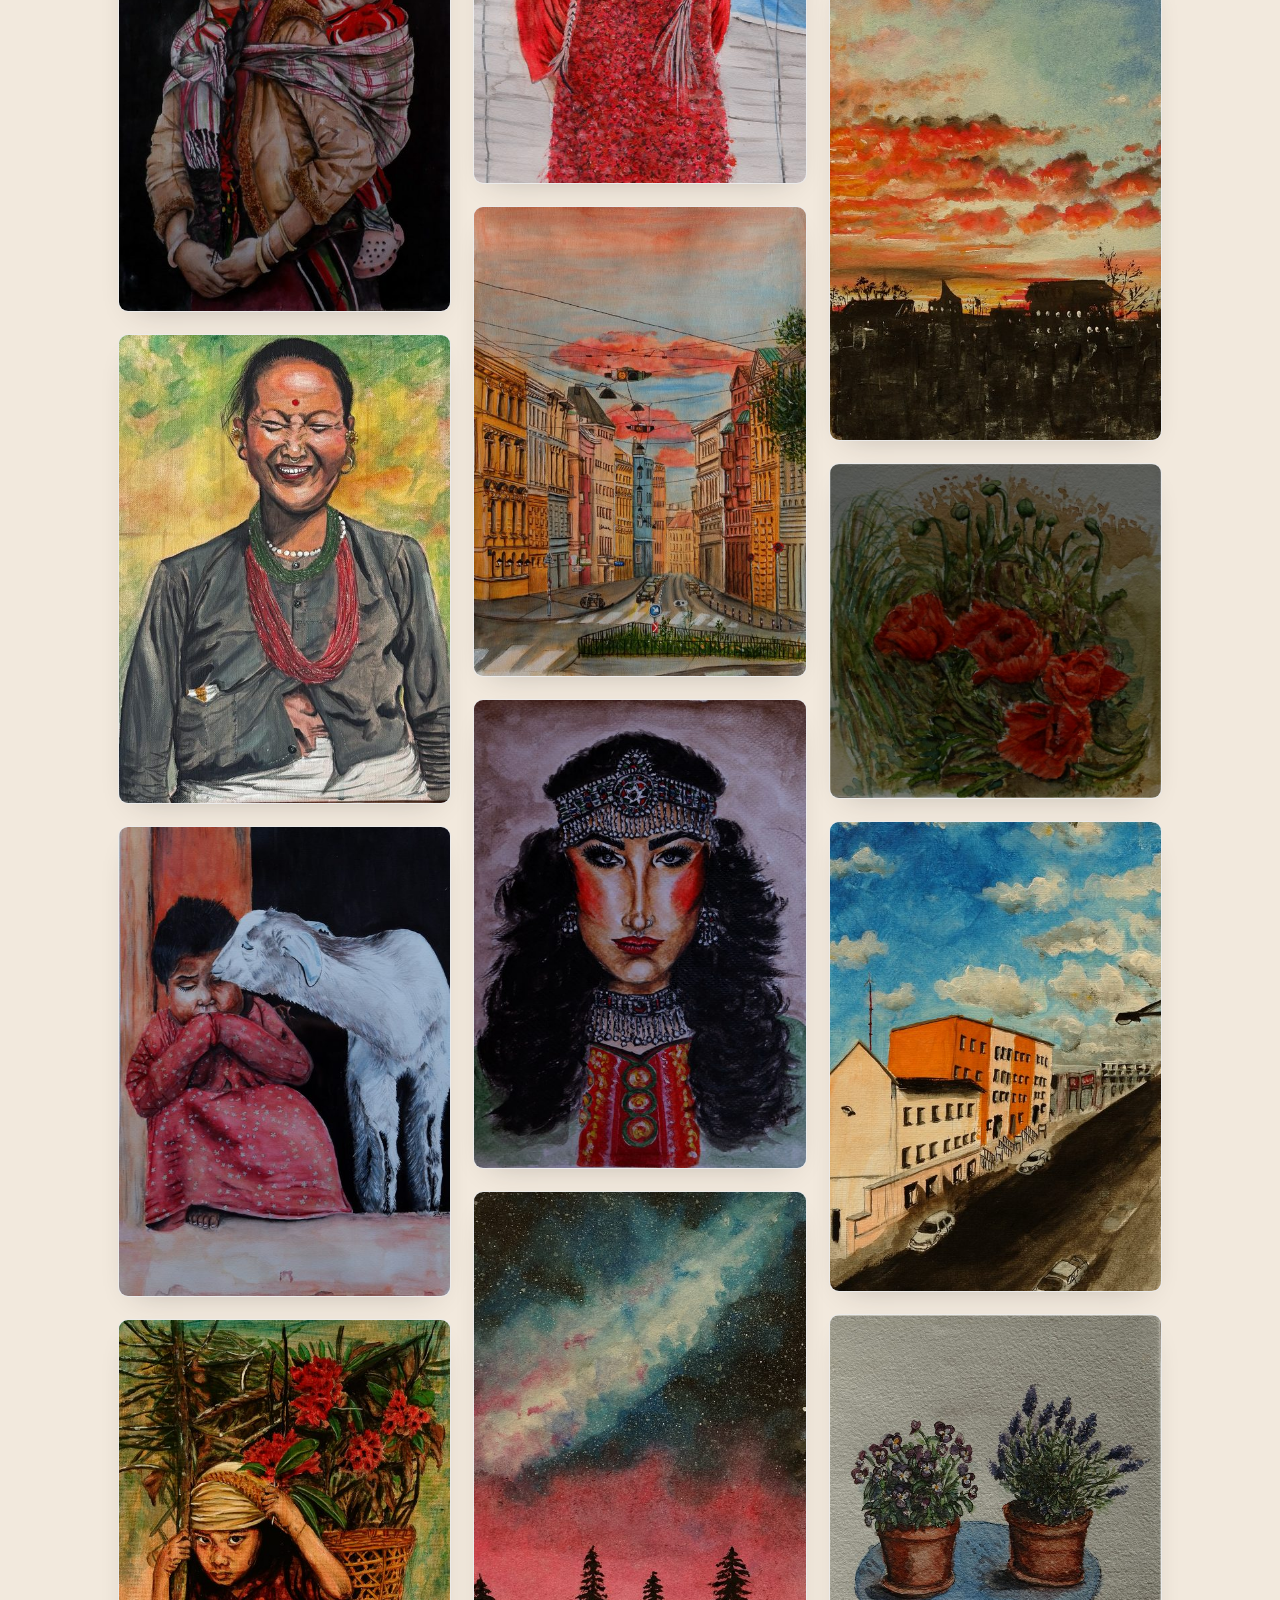
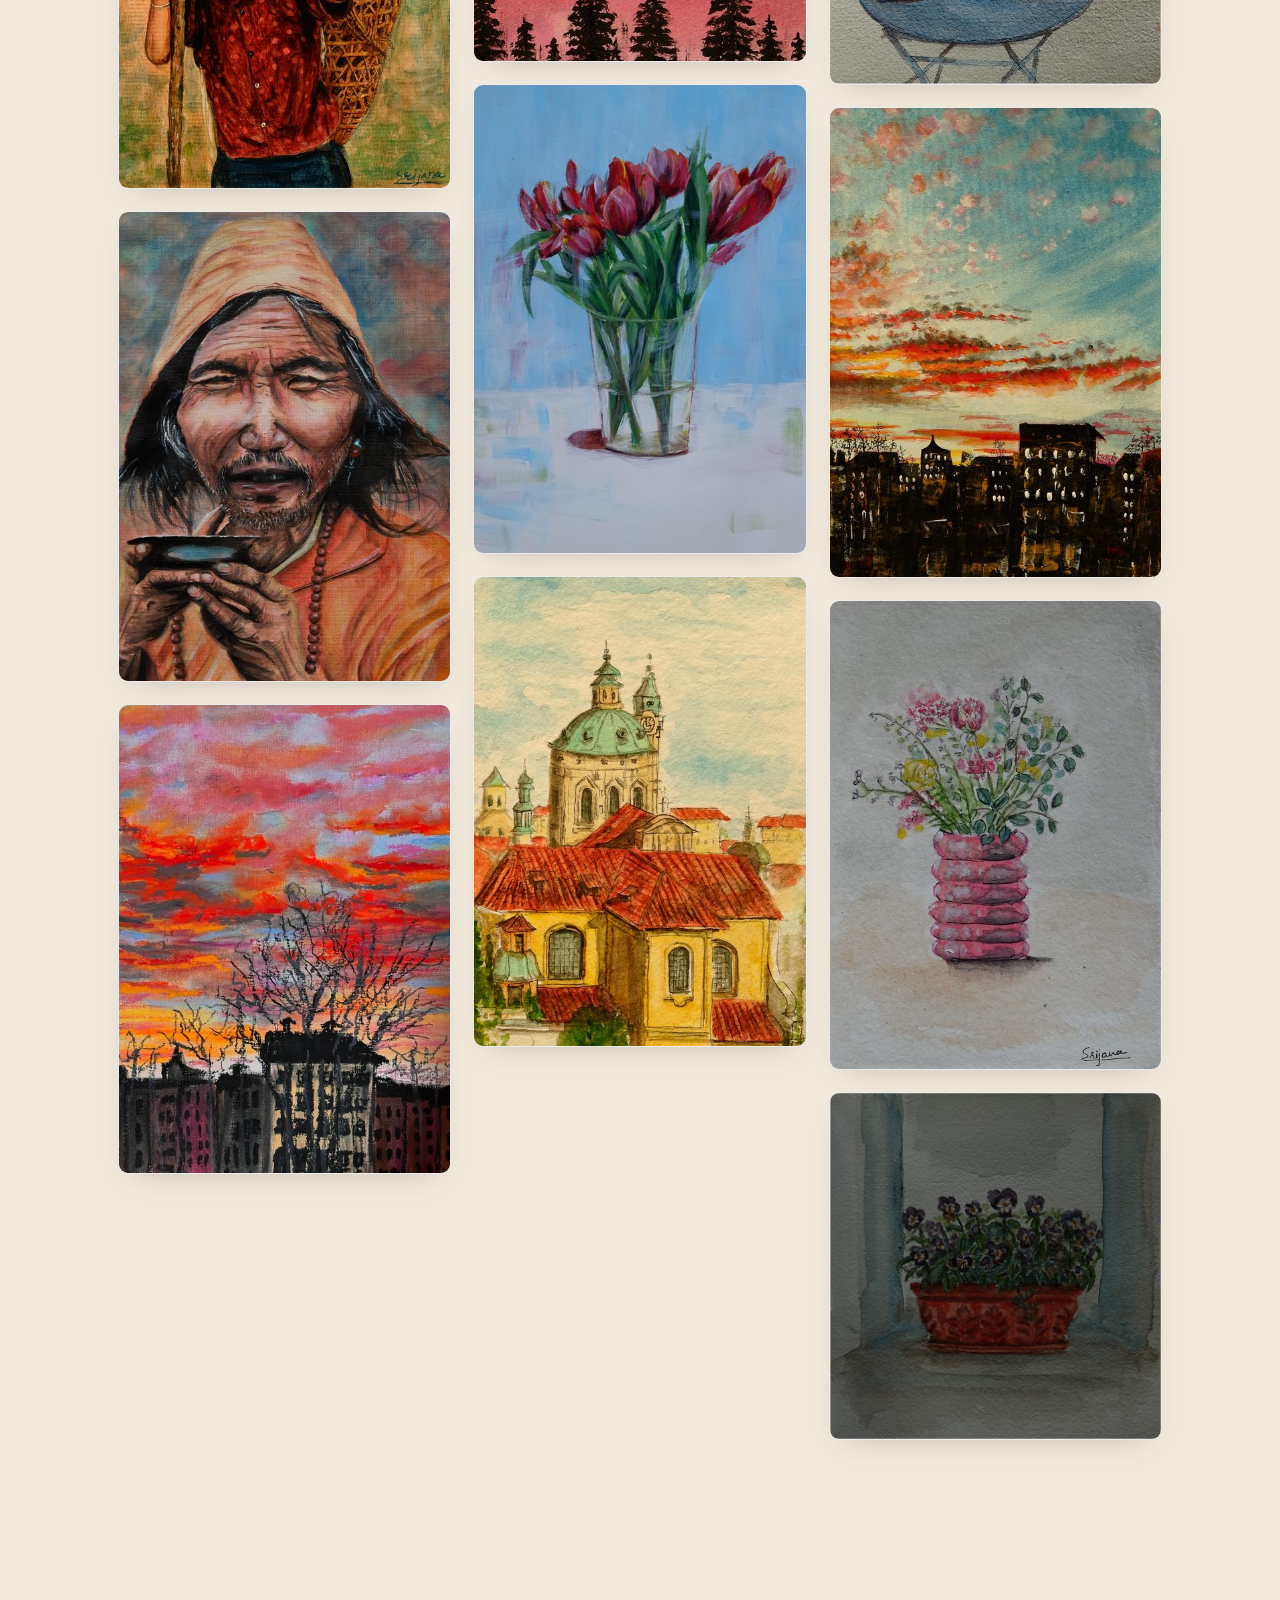
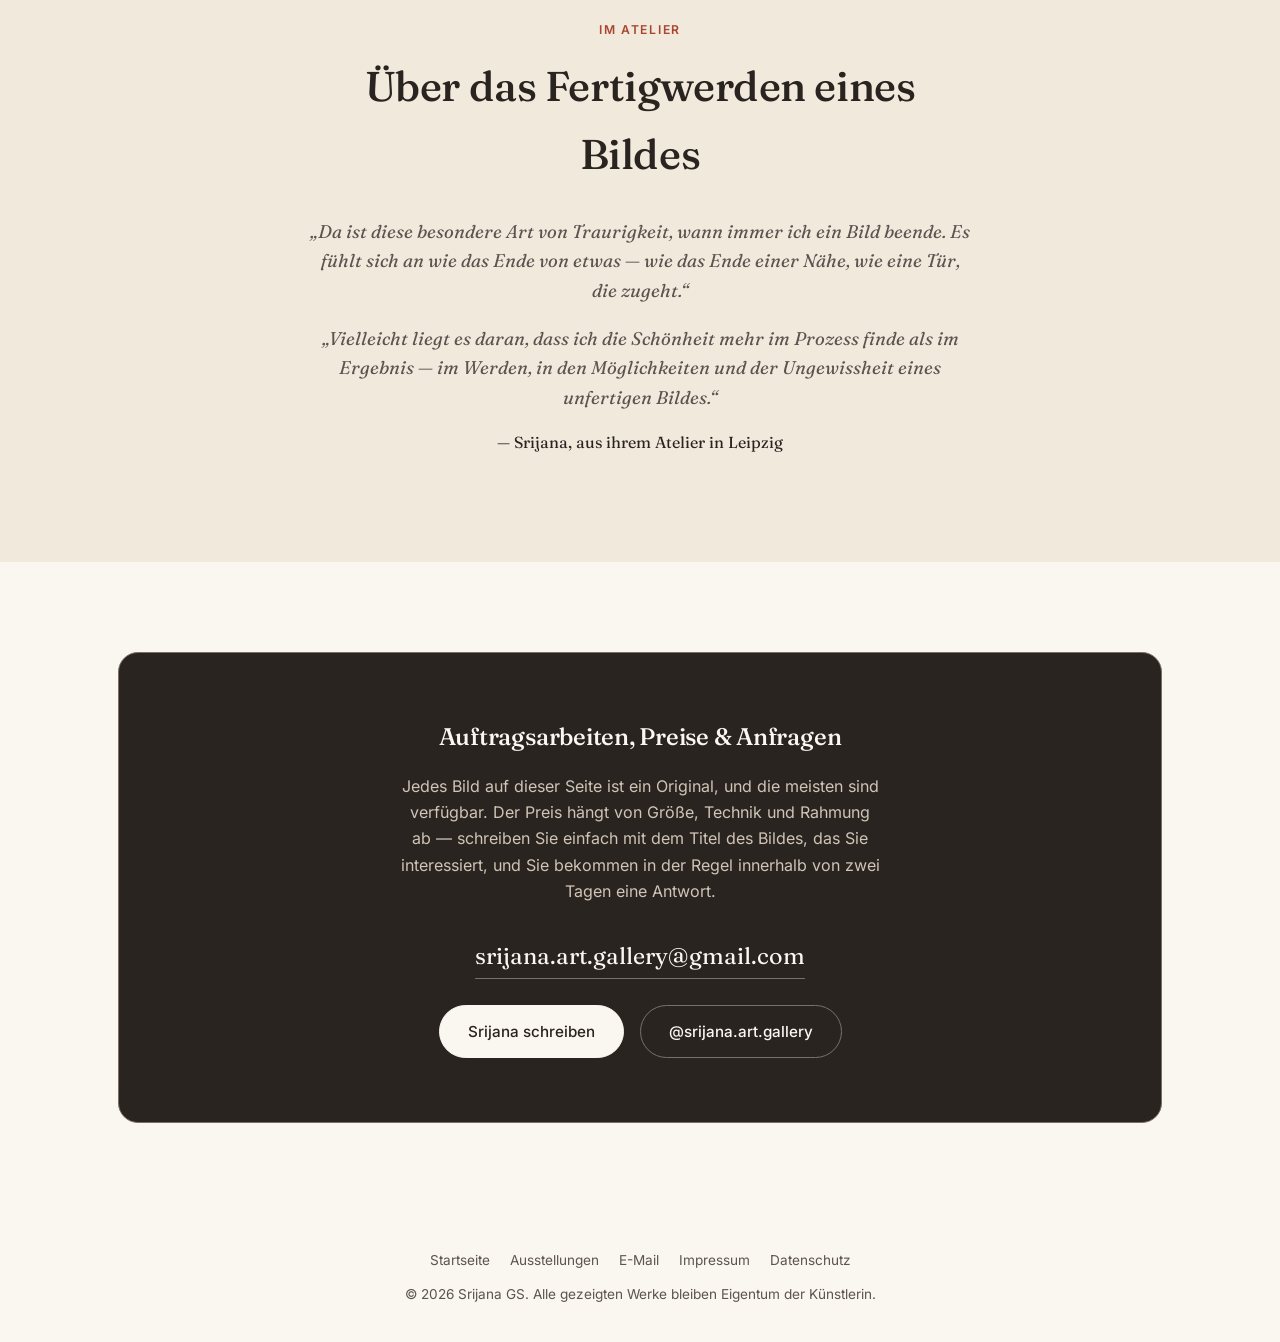
==== commit fc4c0b8f: "Use studio photo for About, extend journey to four countries" ====
--- a/de/index.html
+++ b/de/index.html
@@ -86,7 +86,7 @@
 <section id="about">
   <div class="wrap about-grid">
     <div class="about-portrait">
-      <img src="../images/web/art1.jpg" width="1275" height="1800" alt="Aquarellporträt einer Mutter, die ihr Kind in einem karierten Tuch auf dem Rücken trägt">
+      <img src="../images/web/artist-studio.jpg" width="919" height="1400" alt="Srijana sitzt auf dem Boden ihres Leipziger Ateliers, die Palette in der Hand, und arbeitet an der Staffelei an dem großen Porträt der Frau aus Bhaktapur">
     </div>
     <div class="about-text">
       <div class="section-head" style="text-align:left; margin: 0 0 20px;">
@@ -99,7 +99,7 @@
       <p>Ein Bild reiste mit ihr von Thailand nach Deutschland und weiter nach Neuseeland, vor einer Promotion — mitgenommen nicht, weil es fertig war, sondern weil, wie sie sagt, das Fertigwerden eines Bildes sich wie eine eigene stille Trauer anfühlen kann. Heute lebt sie in Leipzig und lernt weiter — zuletzt inspiriert von der Arbeit des Malers Thomas Braun und einer wachsenden Liebe zum Impressionismus.</p>
       <div class="about-facts">
         <div class="fact"><span class="num">25</span><span class="label">Gezeigte Werke</span></div>
-        <div class="fact"><span class="num">Nepal → Leipzig</span><span class="label">Weg</span></div>
+        <div class="fact fact-wide"><span class="num">Nepal → Thailand → Neuseeland → Deutschland</span><span class="label">Weg</span></div>
         <div class="fact"><span class="num">Autodidaktin</span><span class="label">Arbeitsweise</span></div>
       </div>
     </div>
--- a/css/site.css
+++ b/css/site.css
@@ -908,3 +908,17 @@
     .lightbox-info p { margin: 0; max-width: none; }
     .lightbox-actions { justify-content: flex-start; }
   }
+
+  /* The journey is four place names long, so it drops to its own line under the
+     two short facts rather than squeezing them out of the row. */
+  .about-facts { gap: 22px 34px; }
+  .about-facts .fact { order: 1; }
+  .about-facts .fact-wide { order: 2; flex: 1 1 100%; min-width: 0; }
+  .fact-wide .num {
+    font-size: 1.06rem;
+    line-height: 1.45;
+    letter-spacing: 0;
+  }
+  @media (max-width: 540px) {
+    .fact-wide .num { font-size: 0.98rem; }
+  }
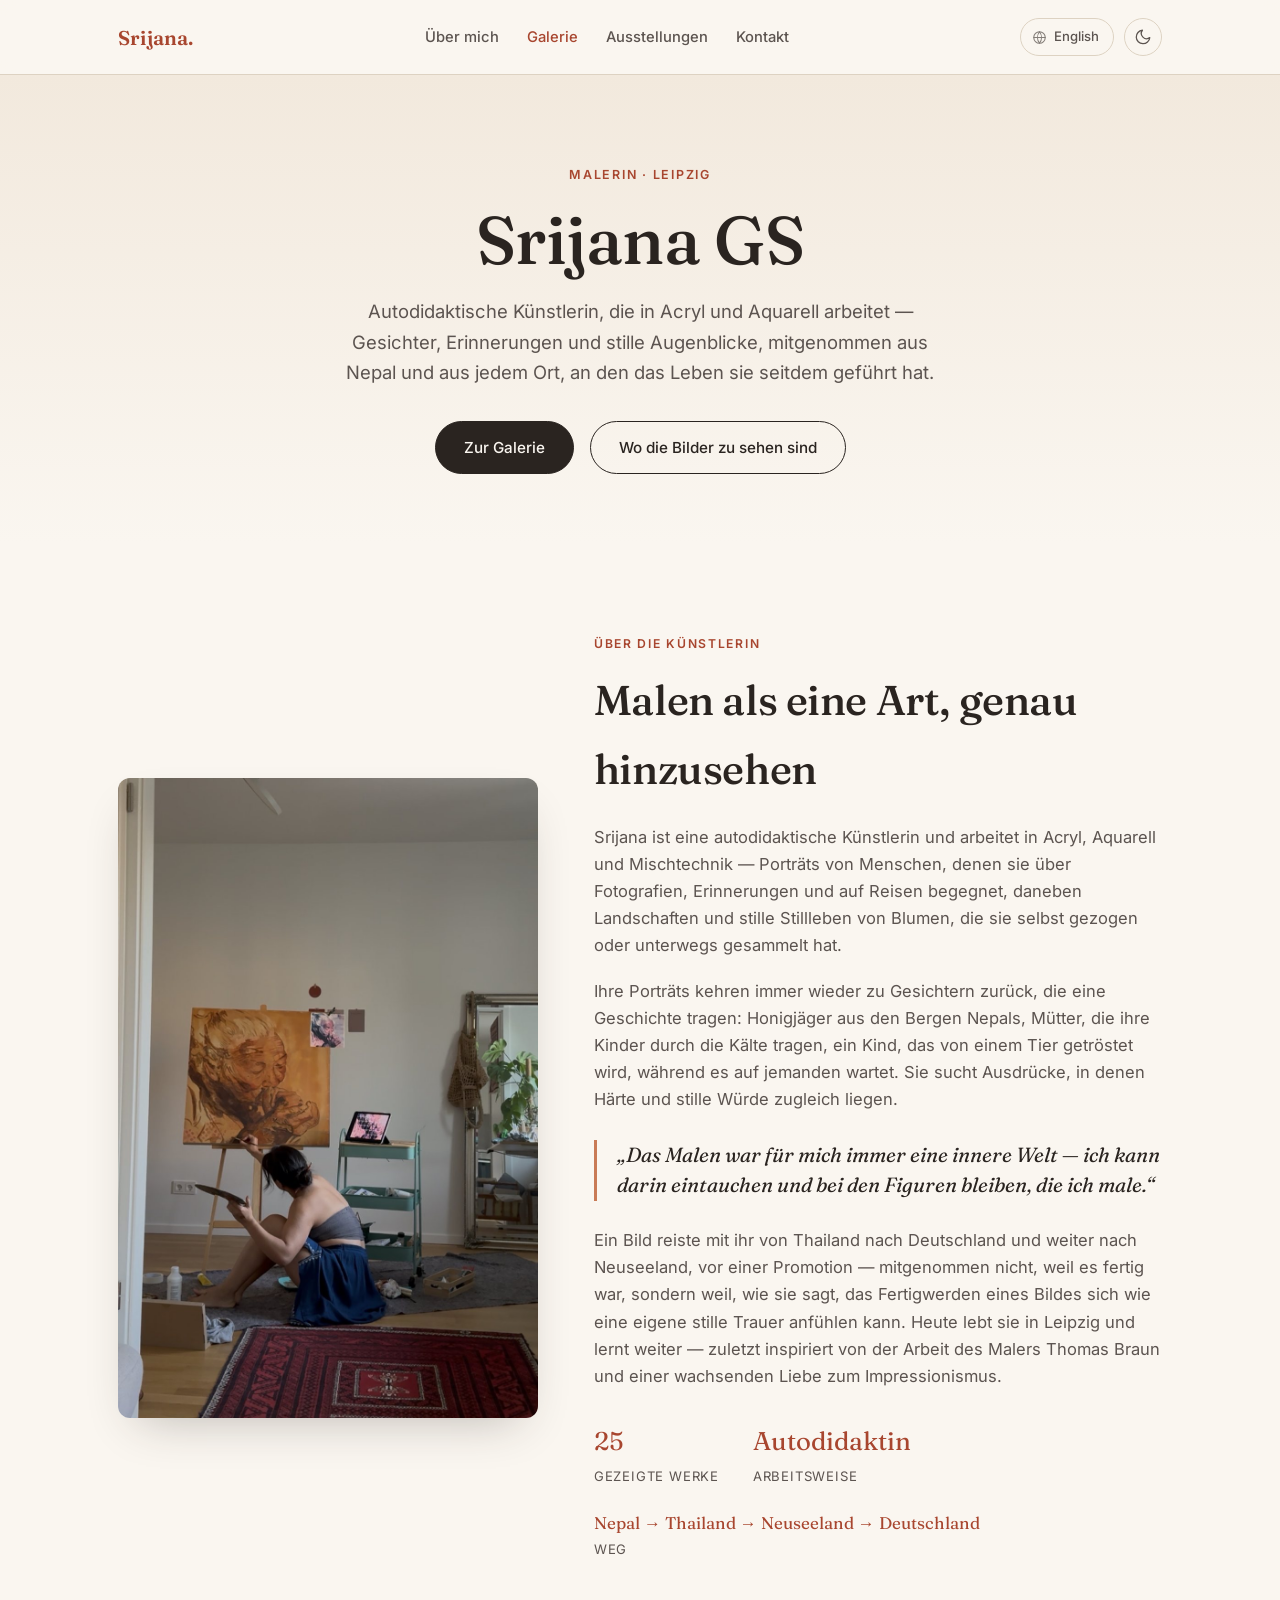
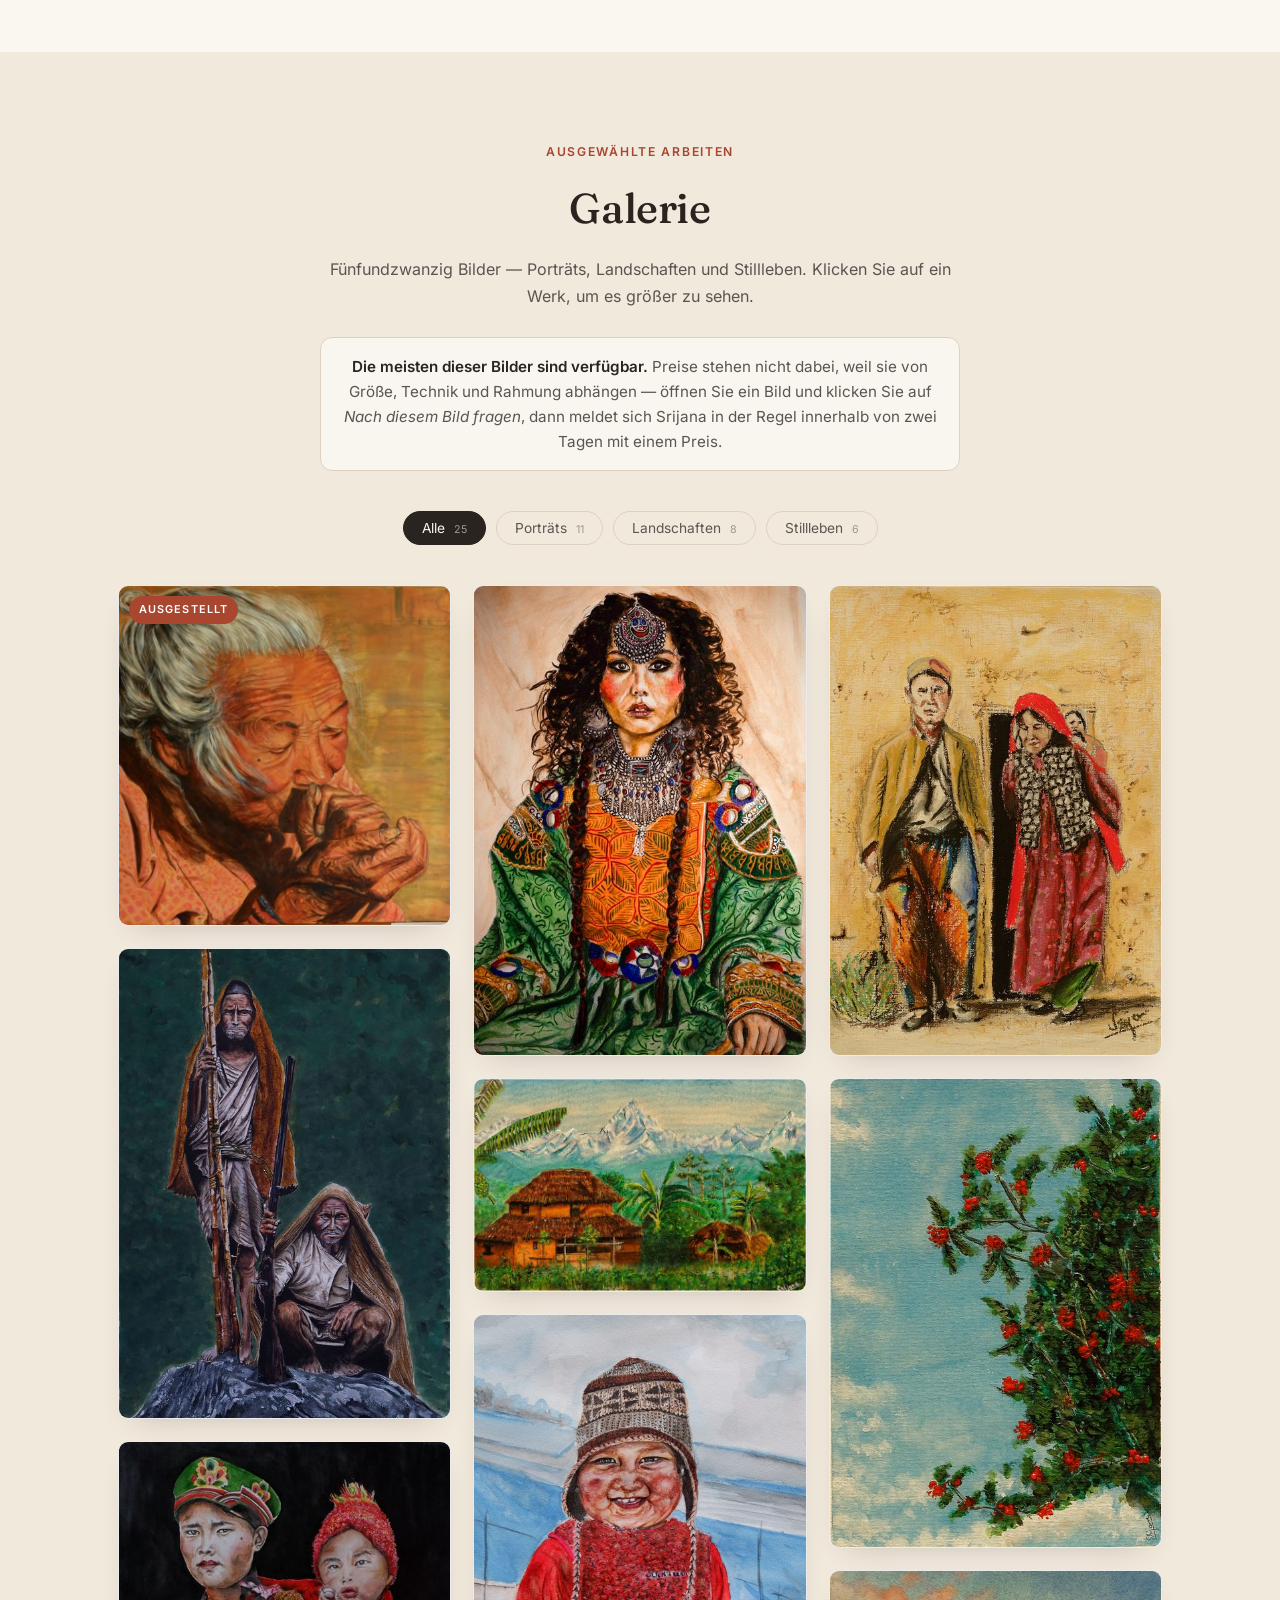
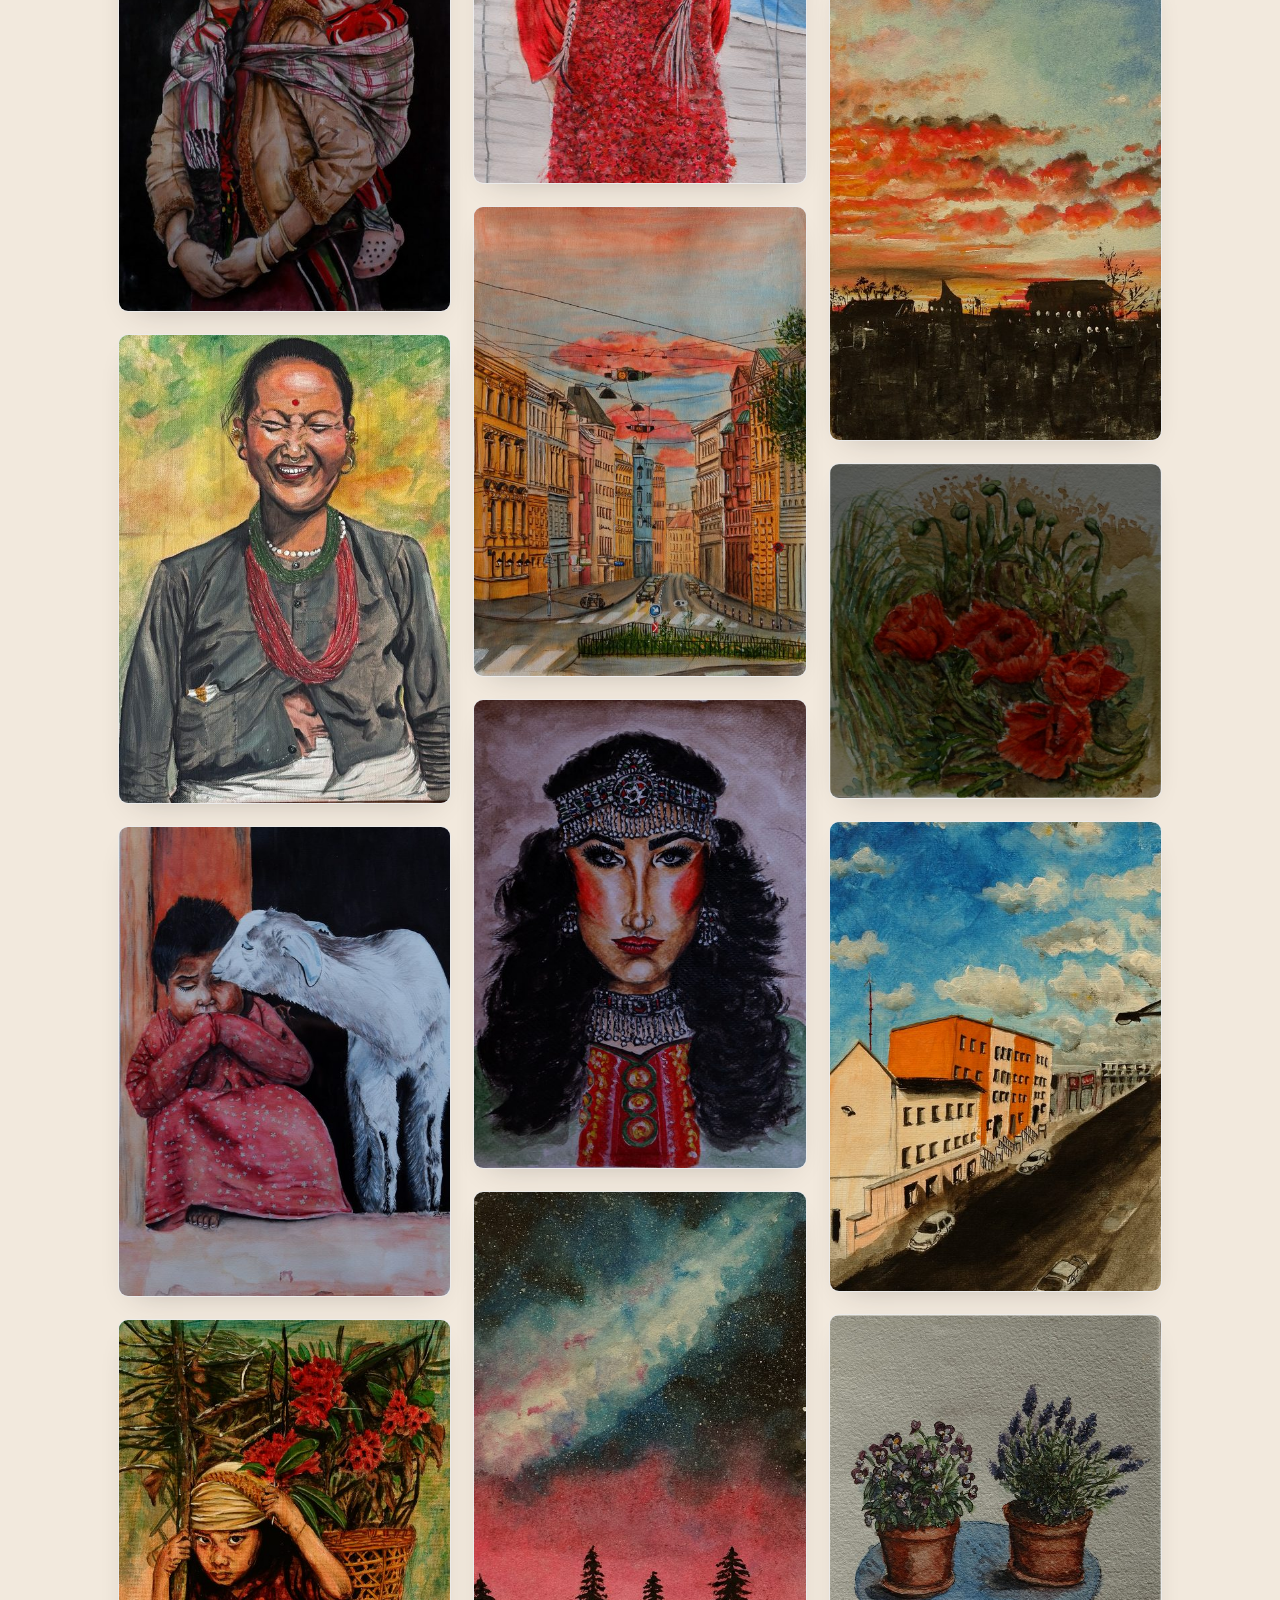
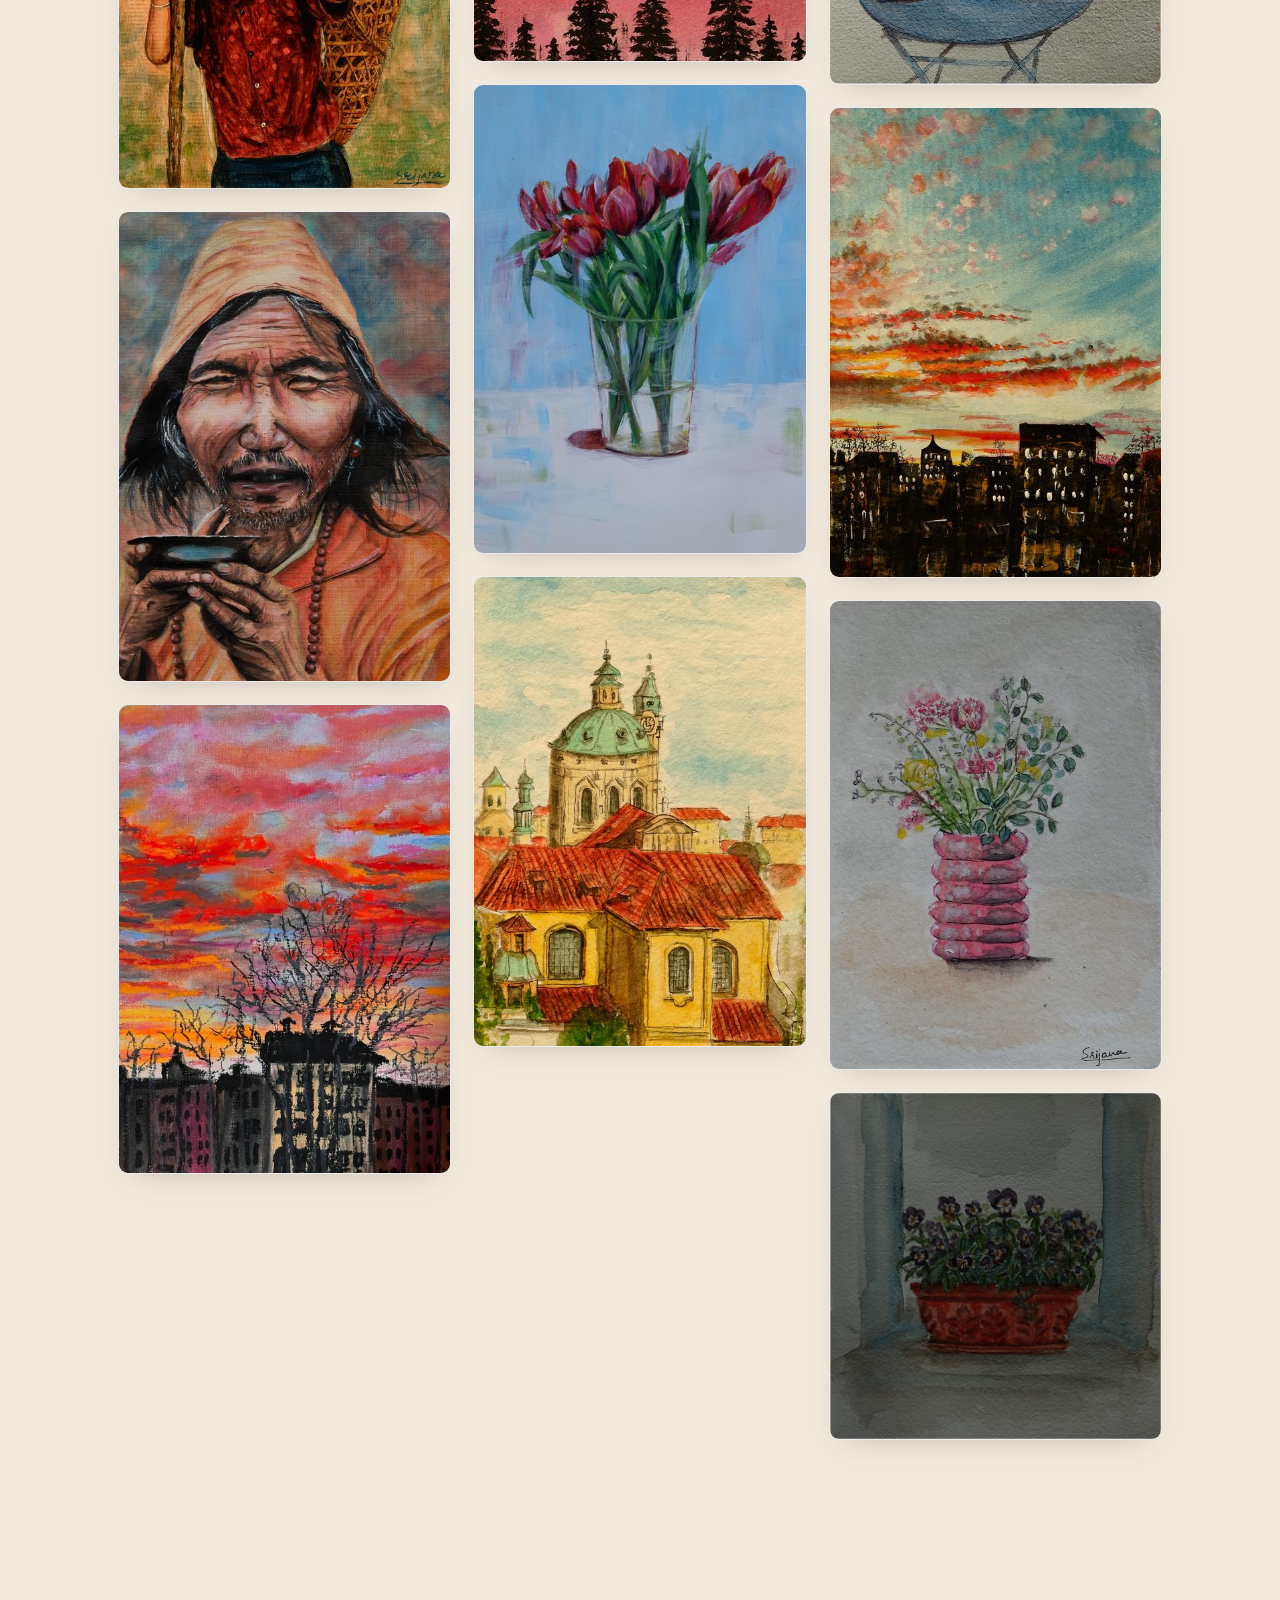
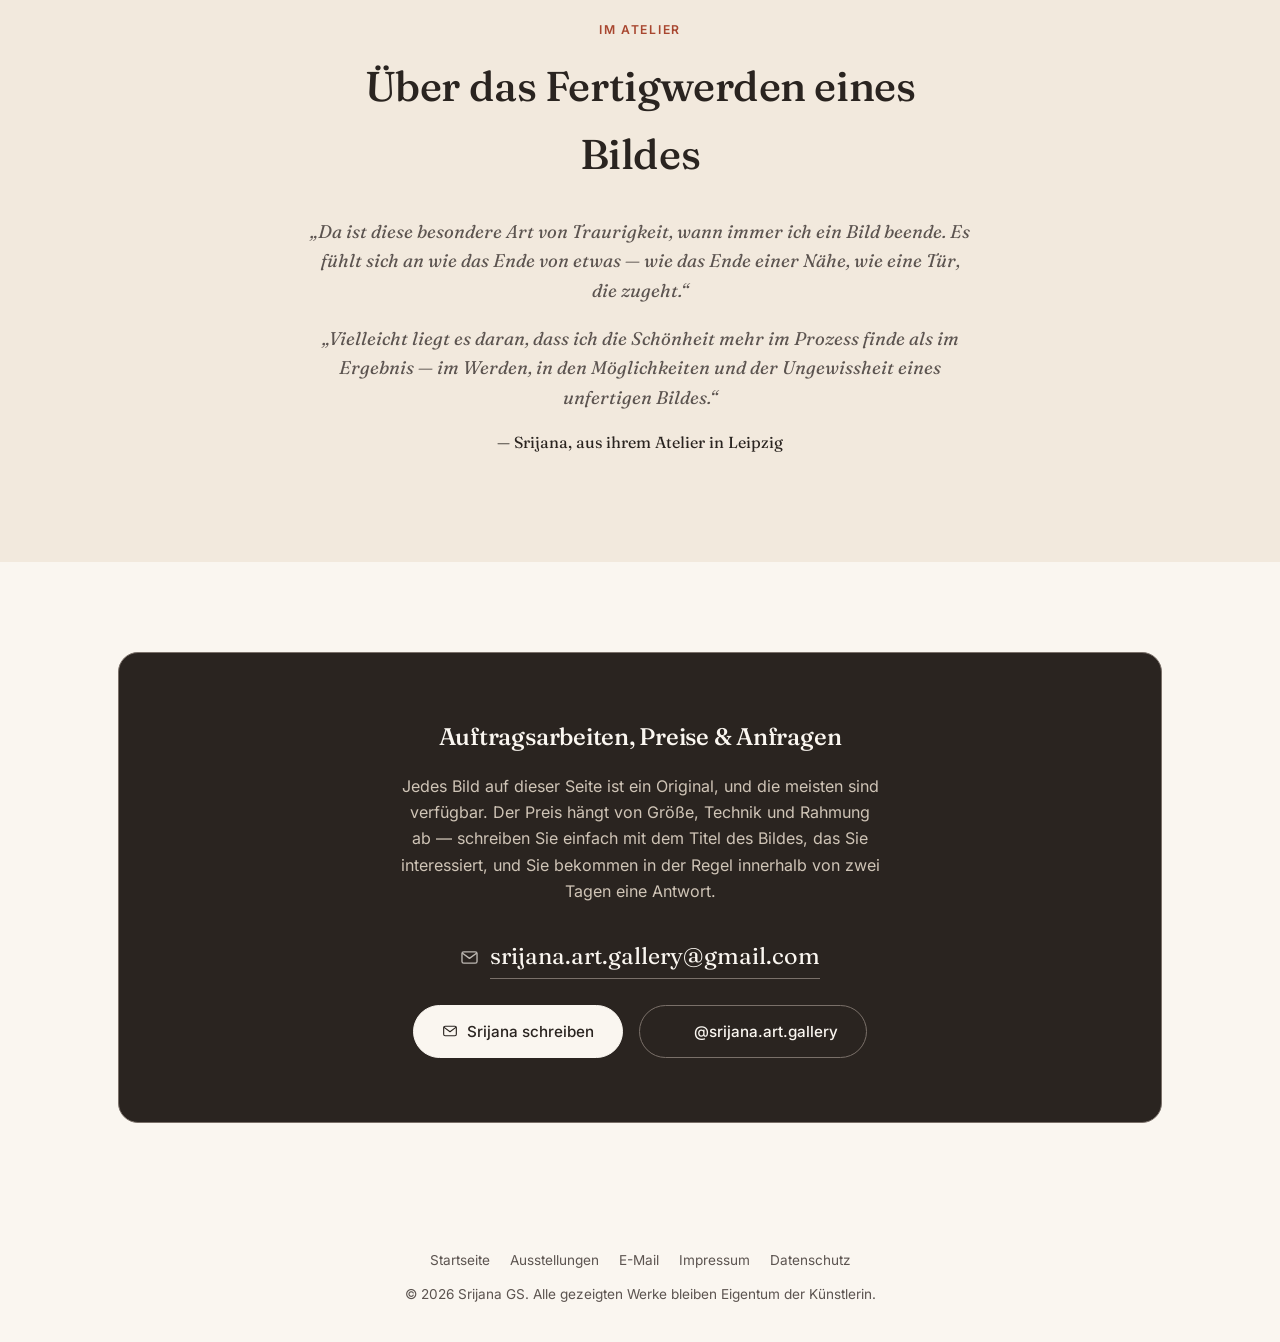
==== commit 5397ed5d: "Use official Instagram glyph in contact section; Remove redundant media, move masters out of the rep" ====
--- a/de/index.html
+++ b/de/index.html
@@ -125,16 +125,16 @@
 
     <div class="gallery-grid">
       <figure class="art-card" data-cat="portrait" tabindex="0" role="button"
-              aria-label="Sanftheit die bleibt größer ansehen"
+              aria-label="Sanftheit, die bleibt größer ansehen"
               data-full="../images/web/art25.jpg"
-              data-title="Sanftheit die bleibt"
+              data-title="Sanftheit, die bleibt"
               data-medium="Acryl auf Leinwand"
               data-desc="Dies ist eine alte Frau aus Bhaktapur, einer alten Stadt in Nepal. Ihr Gesicht hat mich angezogen — die Falten, der Ausdruck, das graue Haar. Für mich trägt dieses Gesicht ein ganzes Leben voller Geschichten und Erfahrungen. Ich komme aus Nepal; diese Gesichter und diese Gesten gehören zu der Bilderwelt, in der ich aufgewachsen bin. Bhaktapur hat einen ganz eigenen kulturellen Charakter, und ich wollte ein kleines Stück dieser Welt in diesen europäischen Kunstraum bringen."
               data-exhibition="ausstellung-kunstwinkel.html">
         <span class="badge badge-exhibited">Ausgestellt</span>
         <img src="../images/thumbs/art25.jpg" width="1510" height="1545"
              loading="lazy" decoding="async" alt="Gemälde einer alten Frau aus Bhaktapur mit grauem Haar, die ihre hohlen Hände zum Gesicht führt und raucht">
-        <figcaption class="art-caption"><strong>Sanftheit die bleibt</strong>Acryl auf Leinwand</figcaption>
+        <figcaption class="art-caption"><strong>Sanftheit, die bleibt</strong>Acryl auf Leinwand</figcaption>
       </figure>
 
       <figure class="art-card" data-cat="portrait" tabindex="0" role="button"
@@ -423,10 +423,10 @@
     <div class="contact-box">
       <h2>Auftragsarbeiten, Preise &amp; Anfragen</h2>
       <p>Jedes Bild auf dieser Seite ist ein Original, und die meisten sind verfügbar. Der Preis hängt von Größe, Technik und Rahmung ab — schreiben Sie einfach mit dem Titel des Bildes, das Sie interessiert, und Sie bekommen in der Regel innerhalb von zwei Tagen eine Antwort.</p>
-      <a class="contact-email" href="mailto:srijana.art.gallery@gmail.com">srijana.art.gallery@gmail.com</a>
+      <a class="contact-email" href="mailto:srijana.art.gallery@gmail.com"><svg class="btn-ico" viewBox="0 0 24 24" fill="none" stroke="currentColor" stroke-width="1.7" stroke-linecap="round" stroke-linejoin="round" aria-hidden="true"><rect x="2.5" y="4.8" width="19" height="14.4" rx="2.2"></rect><path d="M3.2 6.6 12 13.1l8.8-6.5"></path></svg><span>srijana.art.gallery@gmail.com</span></a>
       <div class="contact-links">
-        <a href="mailto:srijana.art.gallery@gmail.com?subject=Bildanfrage" class="btn btn-solid">Srijana schreiben</a>
-        <a href="https://www.instagram.com/srijana.art.gallery/" target="_blank" rel="noopener" class="btn btn-outline">@srijana.art.gallery</a>
+        <a href="mailto:srijana.art.gallery@gmail.com?subject=Bildanfrage" class="btn btn-solid btn-ico-row"><svg class="btn-ico" viewBox="0 0 24 24" fill="none" stroke="currentColor" stroke-width="1.7" stroke-linecap="round" stroke-linejoin="round" aria-hidden="true"><rect x="2.5" y="4.8" width="19" height="14.4" rx="2.2"></rect><path d="M3.2 6.6 12 13.1l8.8-6.5"></path></svg>Srijana schreiben</a>
+        <a href="https://www.instagram.com/srijana.art.gallery/" target="_blank" rel="noopener" class="btn btn-outline btn-ico-row"><img class="btn-ico btn-ico-img" src="../images/instagram-glyph-white.svg" alt="" width="17" height="17">@srijana.art.gallery</a>
       </div>
     </div>
   </div>
--- a/css/site.css
+++ b/css/site.css
@@ -589,11 +589,14 @@
     display: inline-block;
     margin: 0 0 26px;
     color: var(--panel-fg);
+    word-break: break-word;
+  }
+  .contact-email span {
     border-bottom: 1px solid var(--panel-border);
     padding-bottom: 3px;
-    word-break: break-word;
-  }
-  .contact-email:hover { color: var(--accent-soft); border-color: var(--accent-soft); text-decoration: none; }
+  }
+  .contact-email:hover { color: var(--accent-soft); text-decoration: none; }
+  .contact-email:hover span { border-color: var(--accent-soft); }
 
   /* ---------- Exhibition cards ---------- */
   .exh-list {
@@ -922,3 +925,41 @@
   @media (max-width: 540px) {
     .fact-wide .num { font-size: 0.98rem; }
   }
+
+  /* Two photographs read better side by side than dropped into a 3-column
+     masonry, where one column would sit empty. */
+  .photo-strip--pair {
+    column-count: initial;
+    display: grid;
+    grid-template-columns: repeat(2, 1fr);
+    gap: 22px;
+    max-width: 820px;
+    margin-left: auto;
+    margin-right: auto;
+    align-items: start;
+  }
+  .photo-strip--pair figure { margin: 0; }
+  @media (max-width: 640px) {
+    .photo-strip--pair { grid-template-columns: 1fr; gap: 14px; max-width: 420px; }
+  }
+
+  /* Icons on the contact buttons. Both are generic shapes, not brand marks. */
+  .btn-ico { width: 16px; height: 16px; flex: none; }
+  .btn-ico-row {
+    display: inline-flex;
+    align-items: center;
+    gap: 9px;
+  }
+  .contact-email {
+    display: inline-flex;
+    align-items: center;
+    gap: 11px;
+  }
+  .contact-email .btn-ico { width: 19px; height: 19px; opacity: 0.7; }
+  @media (max-width: 540px) {
+    .contact-email { gap: 8px; align-items: flex-start; }
+    .contact-email .btn-ico { width: 16px; height: 16px; margin-top: 4px; }
+  }
+
+  /* Meta's official glyph, used as-is: no filters, no recolouring. */
+  .btn-ico-img { width: 17px; height: 17px; display: block; }
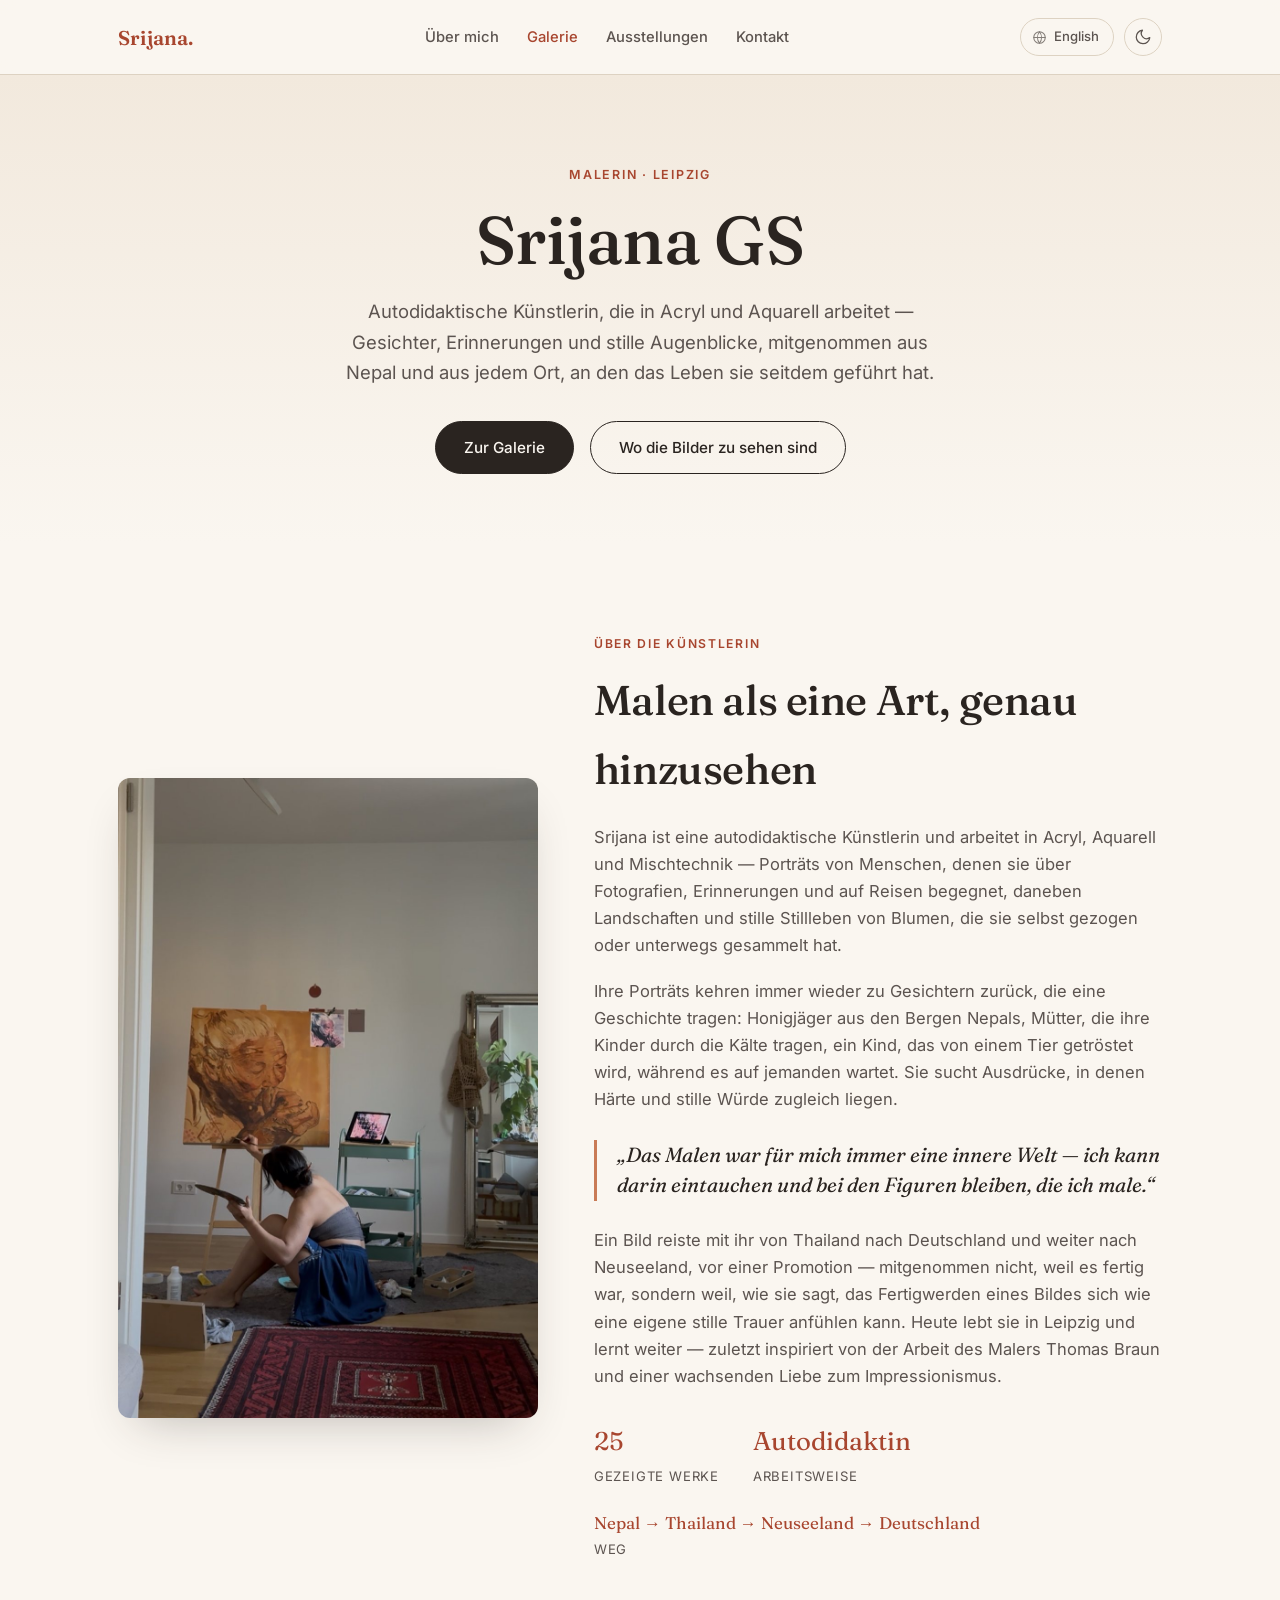
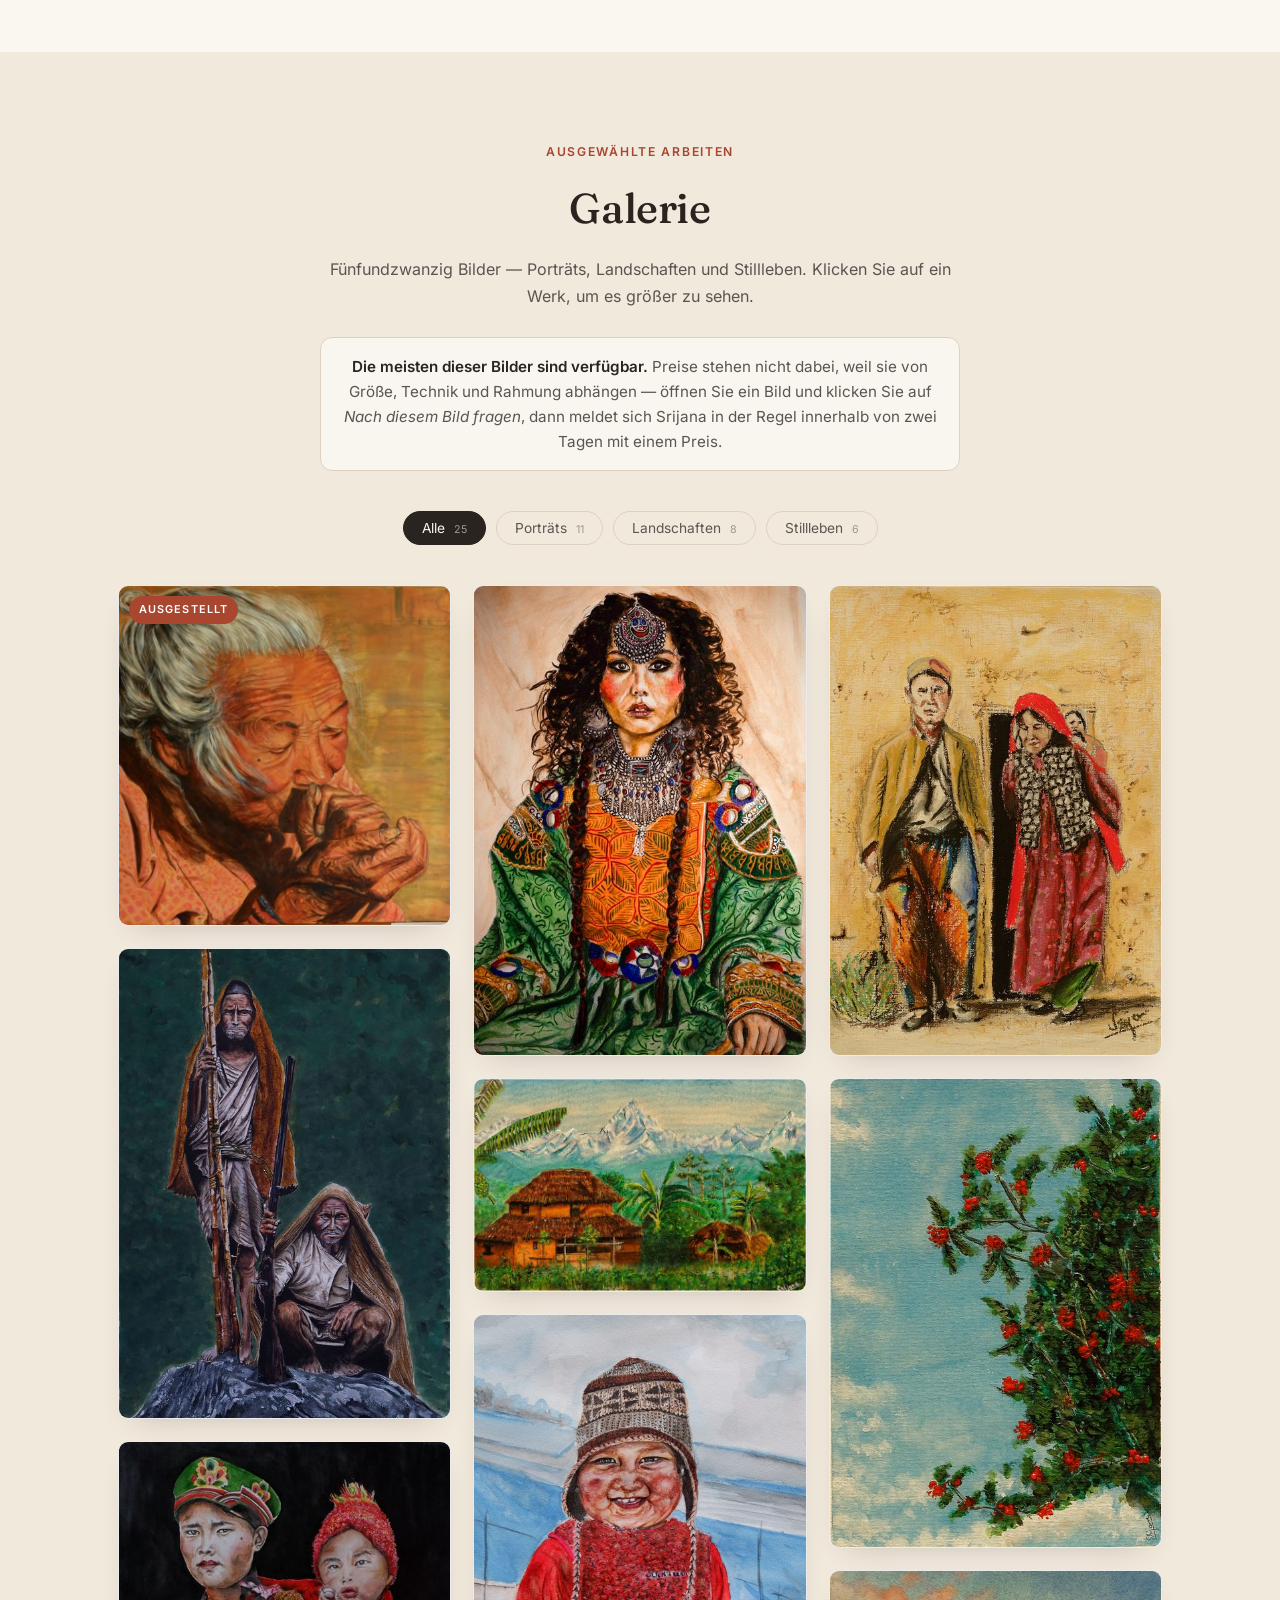
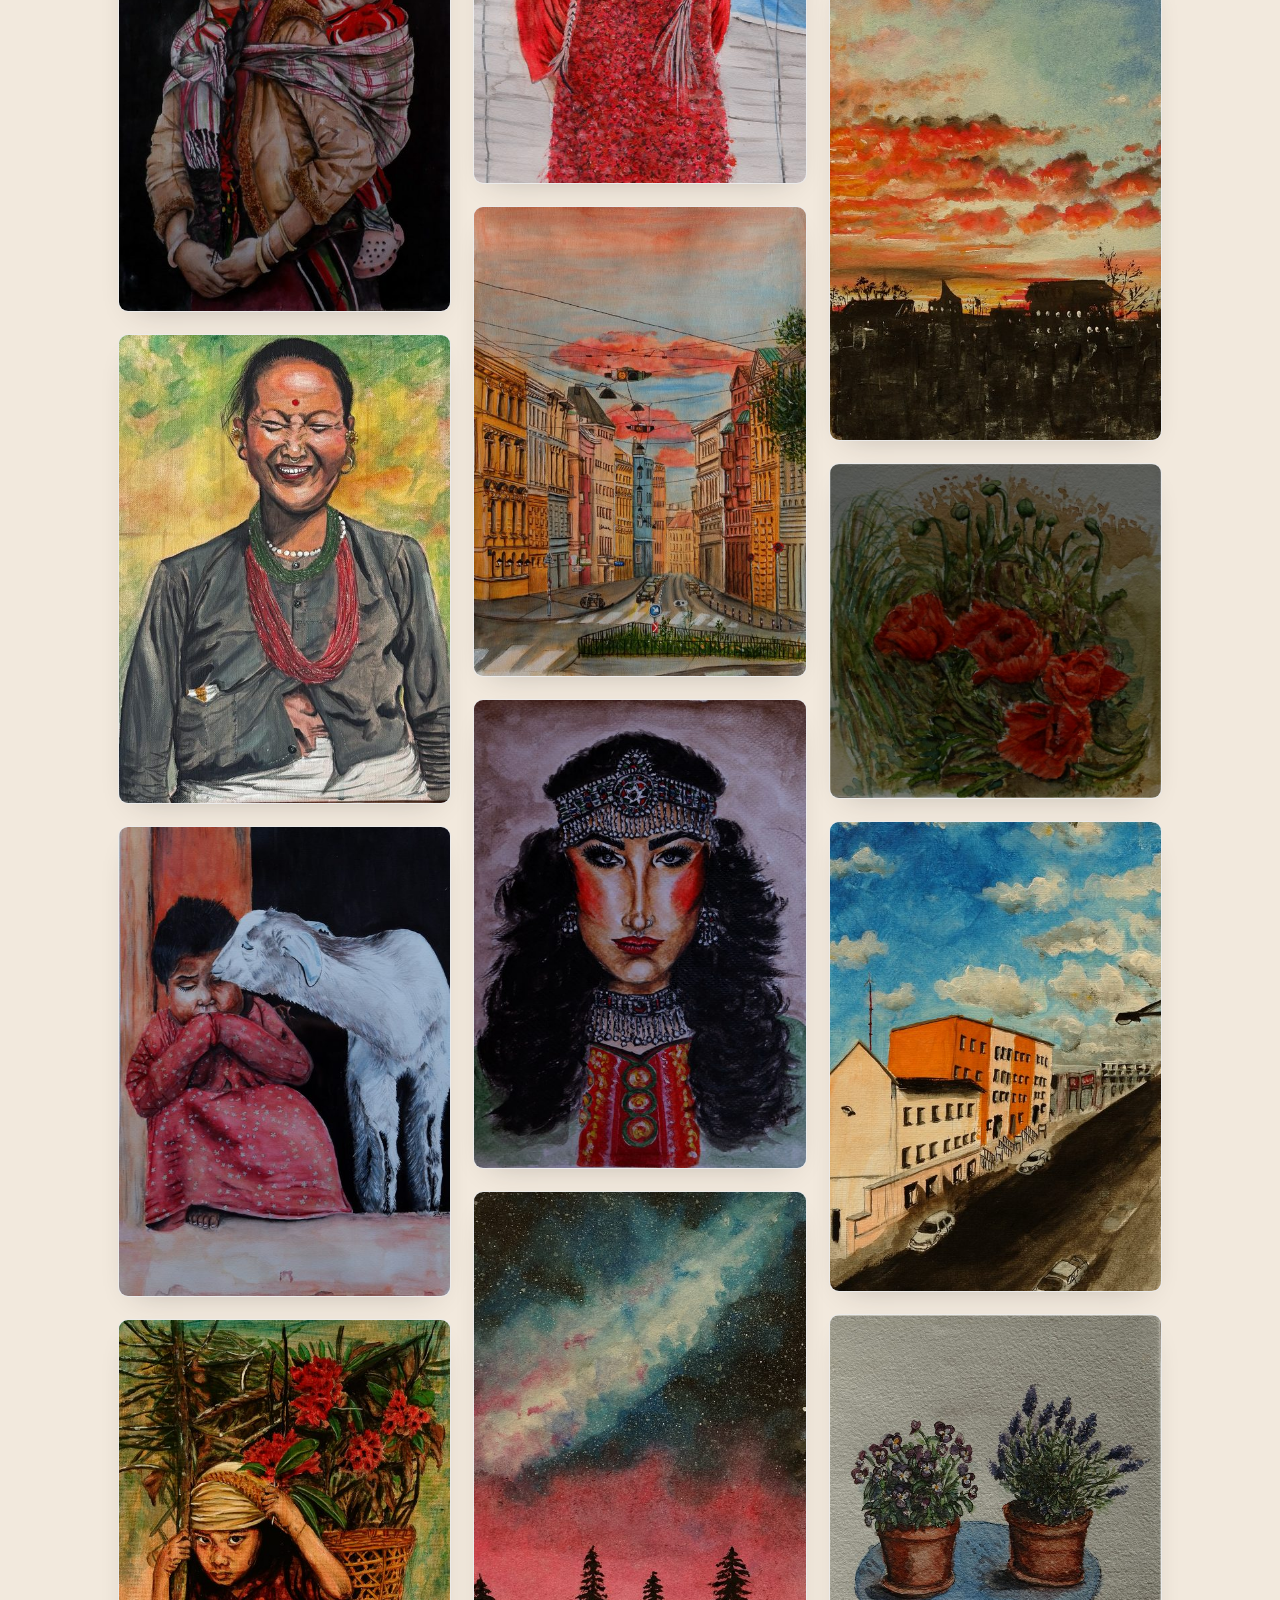
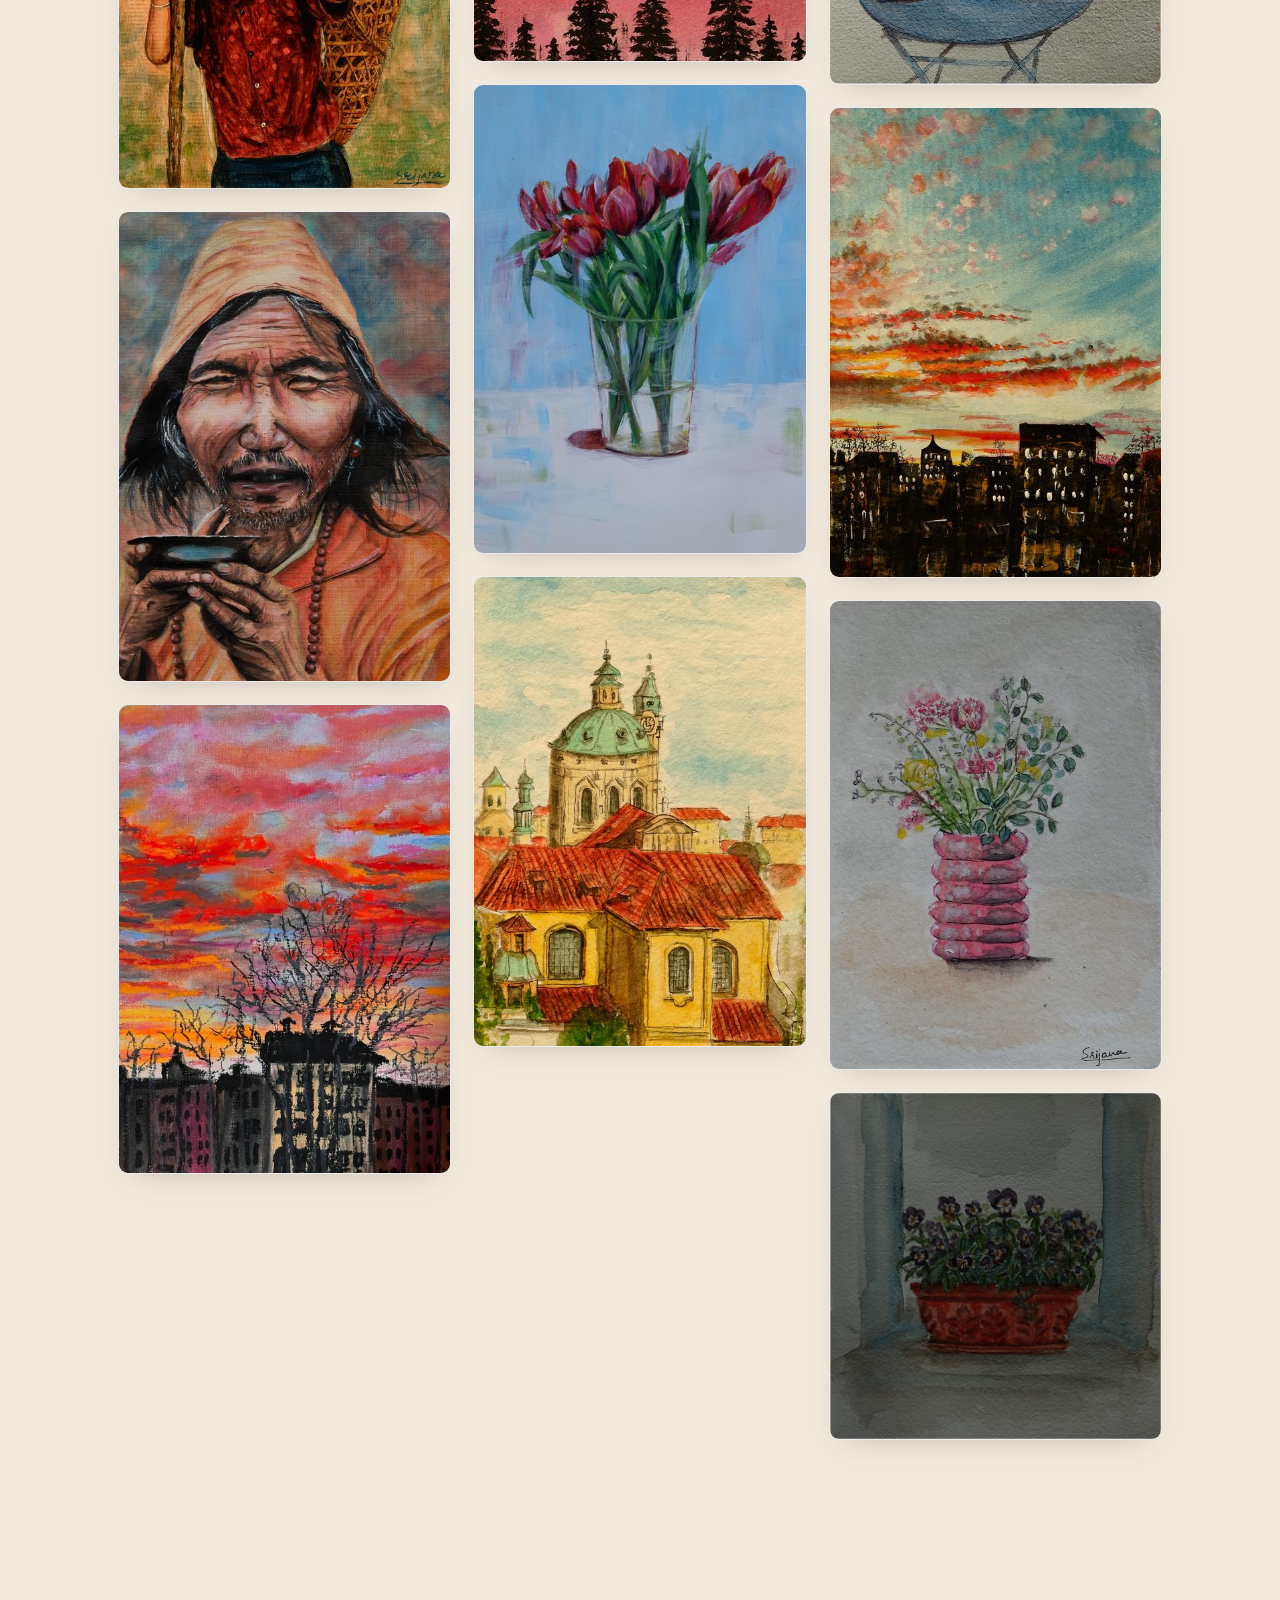
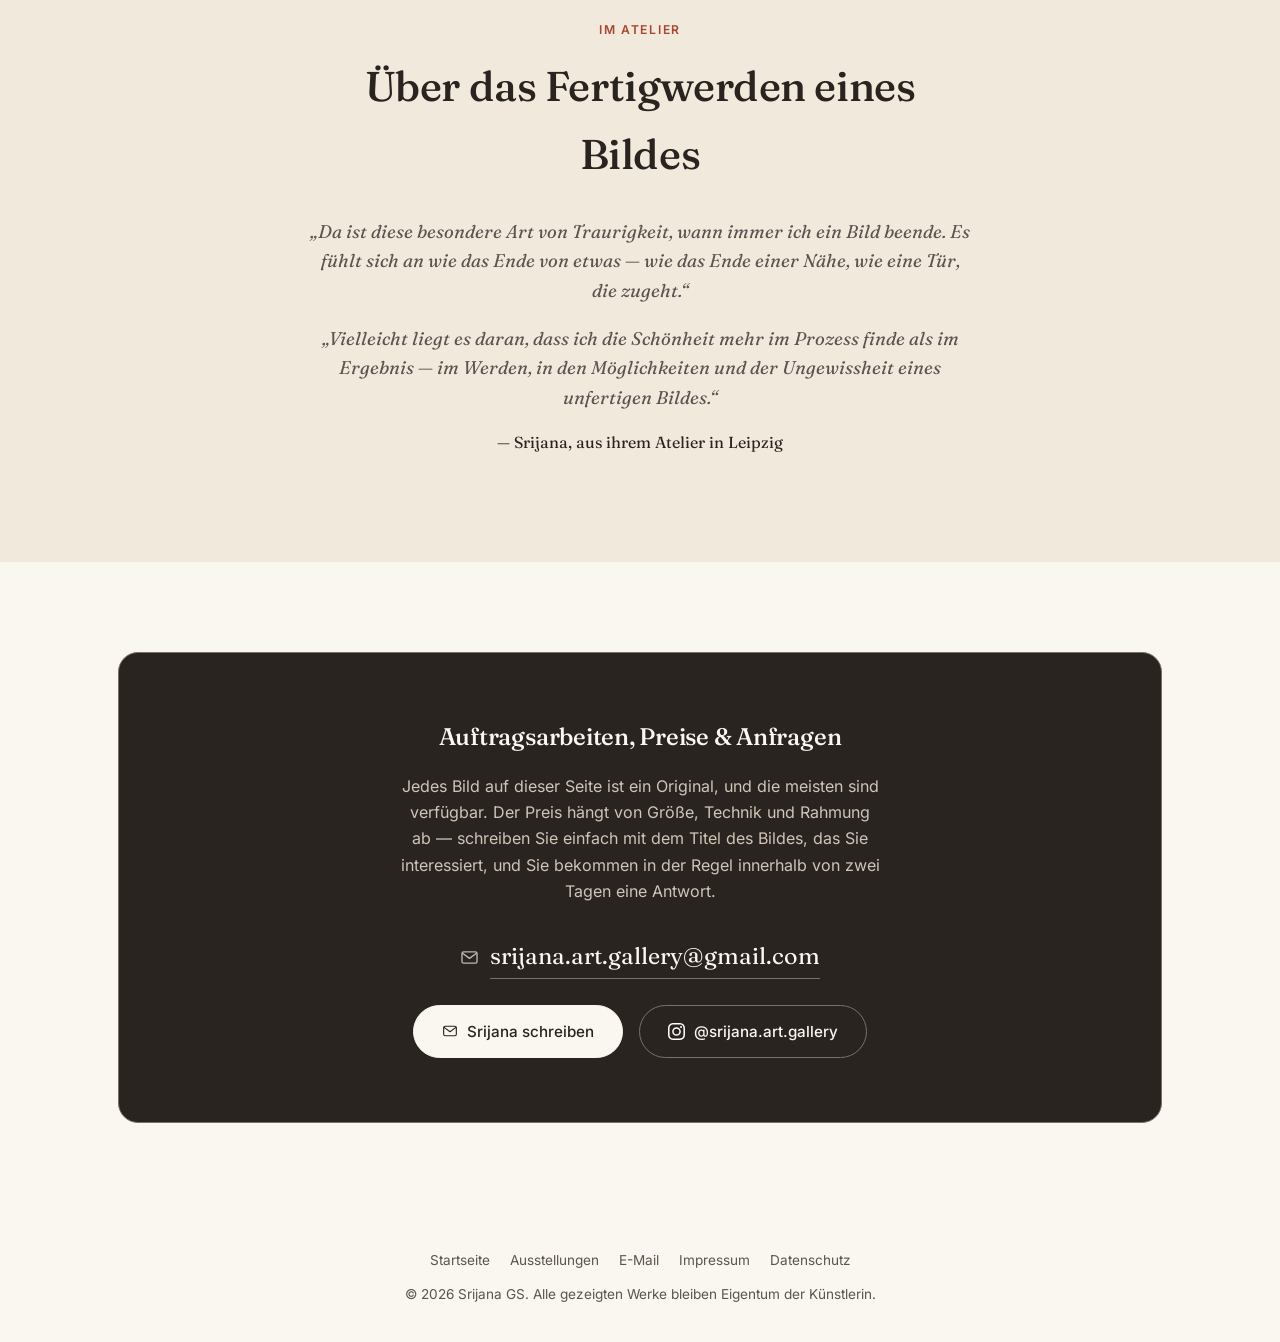
==== commit 95c72d5f: "Cache-bust stylesheet and set explicit SVG dimensions" ====
--- a/de/index.html
+++ b/de/index.html
@@ -13,7 +13,7 @@
 <meta property="og:type" content="website">
 <meta property="og:locale" content="de_DE">
 <meta property="og:image" content="https://srijana-art.github.io/images/thumbs/art25.jpg">
-<link rel="stylesheet" href="../css/site.css">
+<link rel="stylesheet" href="../css/site.css?v=f1073379">
 <link rel="preload" as="font" type="font/woff2" crossorigin href="../fonts/inter-latin-wght-normal.woff2">
 <link rel="preload" as="font" type="font/woff2" crossorigin href="../fonts/fraunces-latin-wght-normal.woff2">
 <meta name="theme-color" content="#faf6f0" media="(prefers-color-scheme: light)">
@@ -47,7 +47,7 @@
     <div class="nav-tools">
       <a class="lang-switch" href="../index.html" hreflang="en" lang="en"
          title="This page in English" aria-label="This page in English">
-        <svg viewBox="0 0 24 24" fill="none" stroke="currentColor" stroke-width="1.7"
+        <svg width="15" height="15" viewBox="0 0 24 24" fill="none" stroke="currentColor" stroke-width="1.7"
              stroke-linecap="round" stroke-linejoin="round" aria-hidden="true">
           <circle cx="12" cy="12" r="9.2"></circle>
           <path d="M2.8 12h18.4M12 2.8a15 15 0 0 1 0 18.4M12 2.8a15 15 0 0 0 0 18.4"></path>
@@ -56,11 +56,11 @@
       </a>
       <button class="theme-toggle" id="theme-toggle" type="button"
               aria-label="Zwischen hellem und dunklem Modus wechseln" title="Zwischen hellem und dunklem Modus wechseln">
-        <svg class="icon-moon" viewBox="0 0 24 24" fill="none" stroke="currentColor" stroke-width="1.7"
+        <svg class="icon-moon" width="18" height="18" viewBox="0 0 24 24" fill="none" stroke="currentColor" stroke-width="1.7"
              stroke-linecap="round" stroke-linejoin="round" aria-hidden="true">
           <path d="M21 12.79A9 9 0 1 1 11.21 3 7 7 0 0 0 21 12.79z"></path>
         </svg>
-        <svg class="icon-sun" viewBox="0 0 24 24" fill="none" stroke="currentColor" stroke-width="1.7"
+        <svg class="icon-sun" width="18" height="18" viewBox="0 0 24 24" fill="none" stroke="currentColor" stroke-width="1.7"
              stroke-linecap="round" stroke-linejoin="round" aria-hidden="true">
           <circle cx="12" cy="12" r="4.2"></circle>
           <path d="M12 1.6v2.4M12 20v2.4M4.2 4.2l1.7 1.7M18.1 18.1l1.7 1.7M1.6 12h2.4M20 12h2.4M4.2 19.8l1.7-1.7M18.1 5.9l1.7-1.7"></path>
@@ -423,9 +423,9 @@
     <div class="contact-box">
       <h2>Auftragsarbeiten, Preise &amp; Anfragen</h2>
       <p>Jedes Bild auf dieser Seite ist ein Original, und die meisten sind verfügbar. Der Preis hängt von Größe, Technik und Rahmung ab — schreiben Sie einfach mit dem Titel des Bildes, das Sie interessiert, und Sie bekommen in der Regel innerhalb von zwei Tagen eine Antwort.</p>
-      <a class="contact-email" href="mailto:srijana.art.gallery@gmail.com"><svg class="btn-ico" viewBox="0 0 24 24" fill="none" stroke="currentColor" stroke-width="1.7" stroke-linecap="round" stroke-linejoin="round" aria-hidden="true"><rect x="2.5" y="4.8" width="19" height="14.4" rx="2.2"></rect><path d="M3.2 6.6 12 13.1l8.8-6.5"></path></svg><span>srijana.art.gallery@gmail.com</span></a>
+      <a class="contact-email" href="mailto:srijana.art.gallery@gmail.com"><svg class="btn-ico" width="16" height="16" viewBox="0 0 24 24" fill="none" stroke="currentColor" stroke-width="1.7" stroke-linecap="round" stroke-linejoin="round" aria-hidden="true"><rect x="2.5" y="4.8" width="19" height="14.4" rx="2.2"></rect><path d="M3.2 6.6 12 13.1l8.8-6.5"></path></svg><span>srijana.art.gallery@gmail.com</span></a>
       <div class="contact-links">
-        <a href="mailto:srijana.art.gallery@gmail.com?subject=Bildanfrage" class="btn btn-solid btn-ico-row"><svg class="btn-ico" viewBox="0 0 24 24" fill="none" stroke="currentColor" stroke-width="1.7" stroke-linecap="round" stroke-linejoin="round" aria-hidden="true"><rect x="2.5" y="4.8" width="19" height="14.4" rx="2.2"></rect><path d="M3.2 6.6 12 13.1l8.8-6.5"></path></svg>Srijana schreiben</a>
+        <a href="mailto:srijana.art.gallery@gmail.com?subject=Bildanfrage" class="btn btn-solid btn-ico-row"><svg class="btn-ico" width="16" height="16" viewBox="0 0 24 24" fill="none" stroke="currentColor" stroke-width="1.7" stroke-linecap="round" stroke-linejoin="round" aria-hidden="true"><rect x="2.5" y="4.8" width="19" height="14.4" rx="2.2"></rect><path d="M3.2 6.6 12 13.1l8.8-6.5"></path></svg>Srijana schreiben</a>
         <a href="https://www.instagram.com/srijana.art.gallery/" target="_blank" rel="noopener" class="btn btn-outline btn-ico-row"><img class="btn-ico btn-ico-img" src="../images/instagram-glyph-white.svg" alt="" width="17" height="17">@srijana.art.gallery</a>
       </div>
     </div>
--- a/css/site.css
+++ b/css/site.css
@@ -785,7 +785,7 @@
     transition: border-color 0.15s ease, color 0.15s ease;
     -webkit-tap-highlight-color: transparent;
   }
-  .lang-switch svg { width: 15px; height: 15px; flex: none; opacity: 0.75; }
+  .lang-switch svg { width: 15px; height: 15px; flex: none; display: block; opacity: 0.75; }
   .lang-switch:hover { border-color: var(--accent-soft); color: var(--accent); text-decoration: none; }
   .lang-switch:focus-visible { outline: 2px solid var(--accent); outline-offset: 2px; }
 
@@ -869,7 +869,7 @@
     transition: border-color 0.15s ease, color 0.15s ease;
     -webkit-tap-highlight-color: transparent;
   }
-  .lang-switch svg { width: 15px; height: 15px; flex: none; opacity: 0.75; }
+  .lang-switch svg { width: 15px; height: 15px; flex: none; display: block; opacity: 0.75; }
   .lang-switch:hover { border-color: var(--accent-soft); color: var(--accent); text-decoration: none; }
   .lang-switch:focus-visible { outline: 2px solid var(--accent); outline-offset: 2px; }
 
@@ -944,7 +944,10 @@
   }
 
   /* Icons on the contact buttons. Both are generic shapes, not brand marks. */
-  .btn-ico { width: 16px; height: 16px; flex: none; }
+  /* display:block and flex:none matter here: an inline <svg> that is a flex
+     item is sized from its intrinsic ratio in WebKit, which blows up when the
+     width/height attributes are missing. They are now set in the markup too. */
+  .btn-ico { width: 16px; height: 16px; flex: none; display: block; }
   .btn-ico-row {
     display: inline-flex;
     align-items: center;
